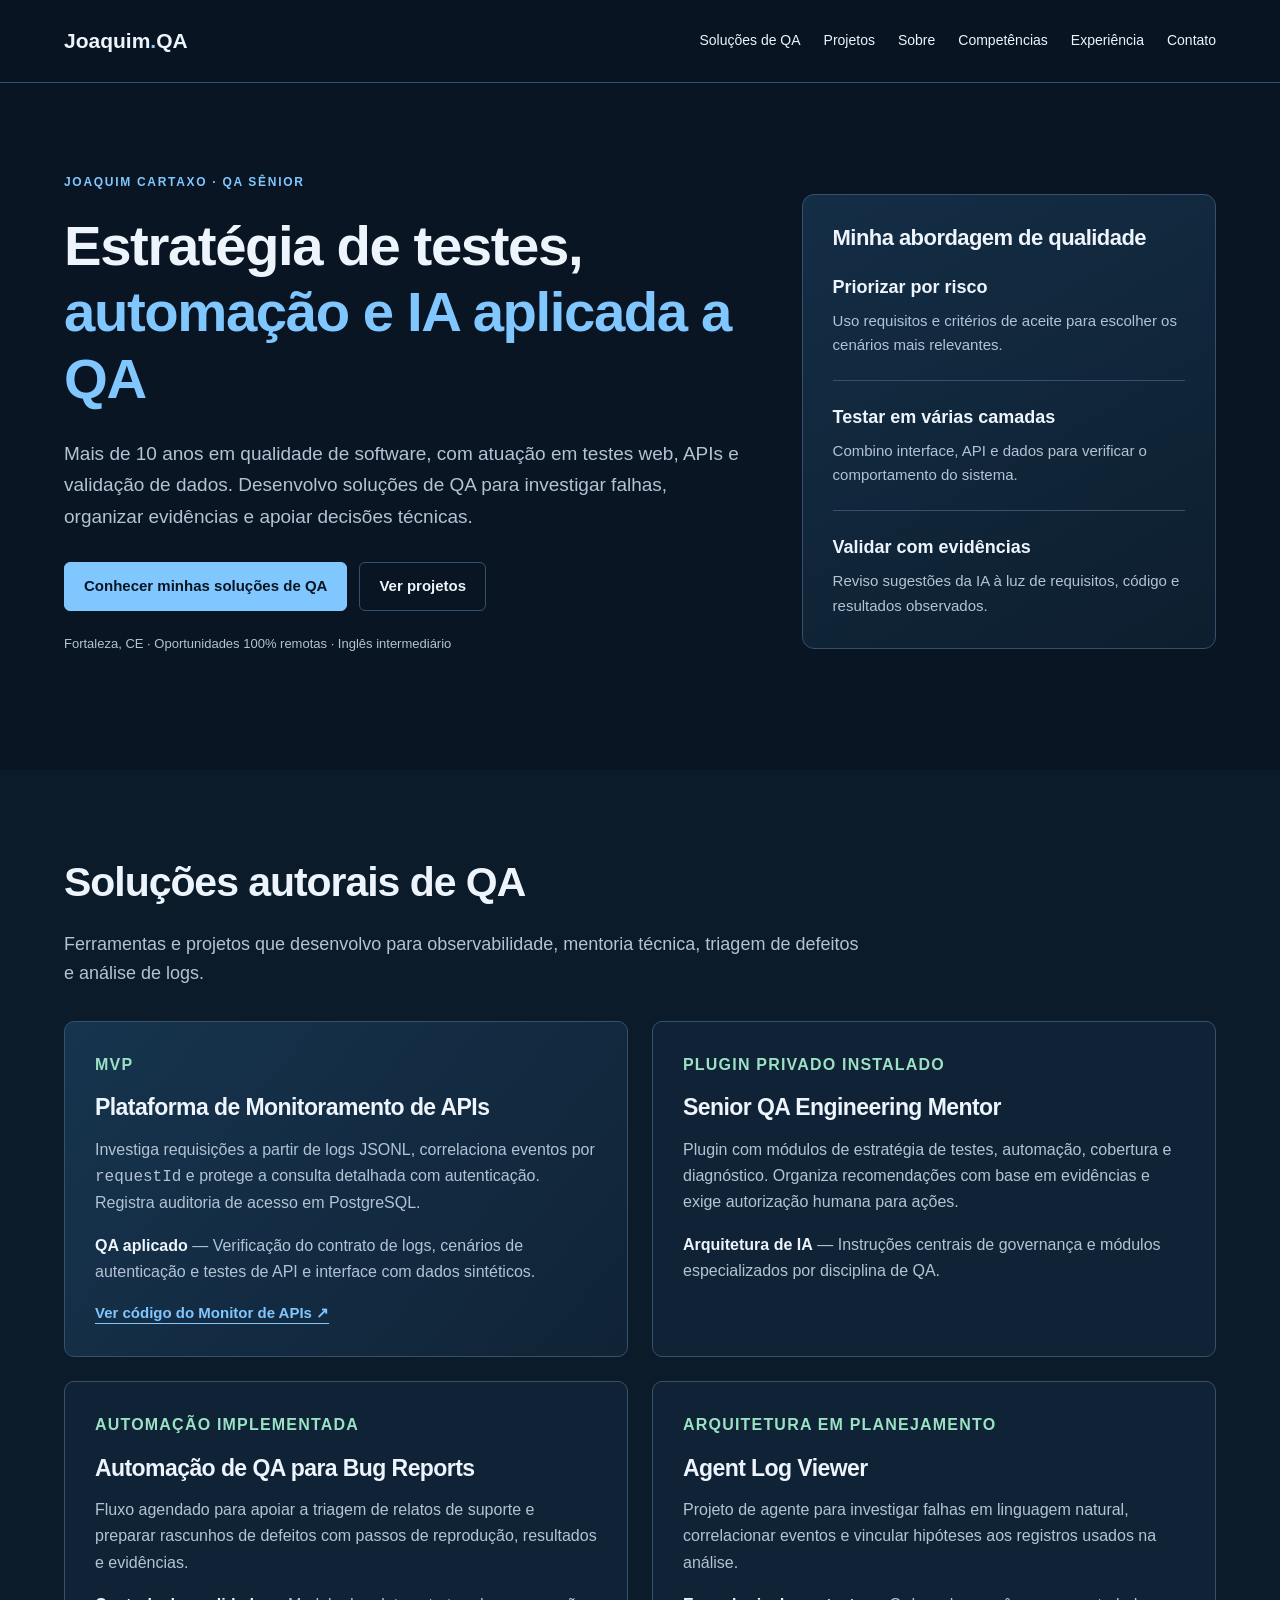
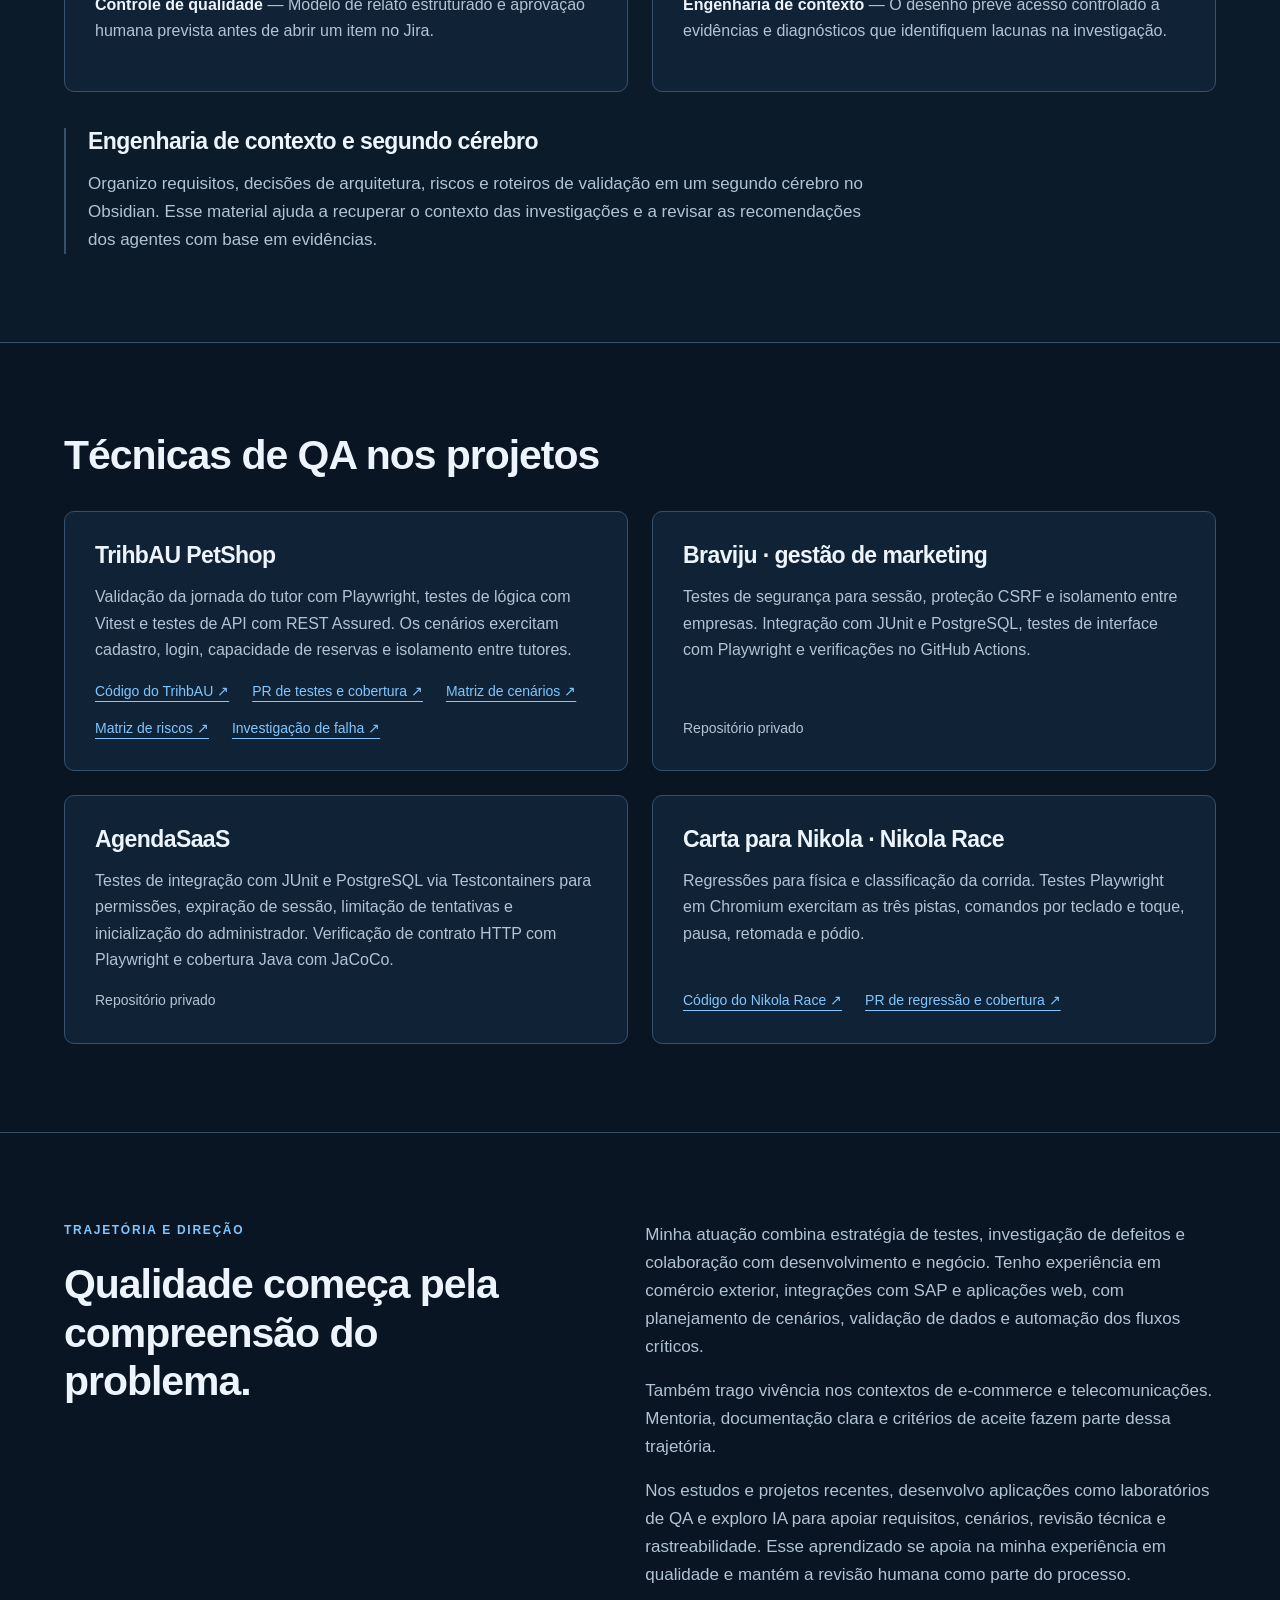
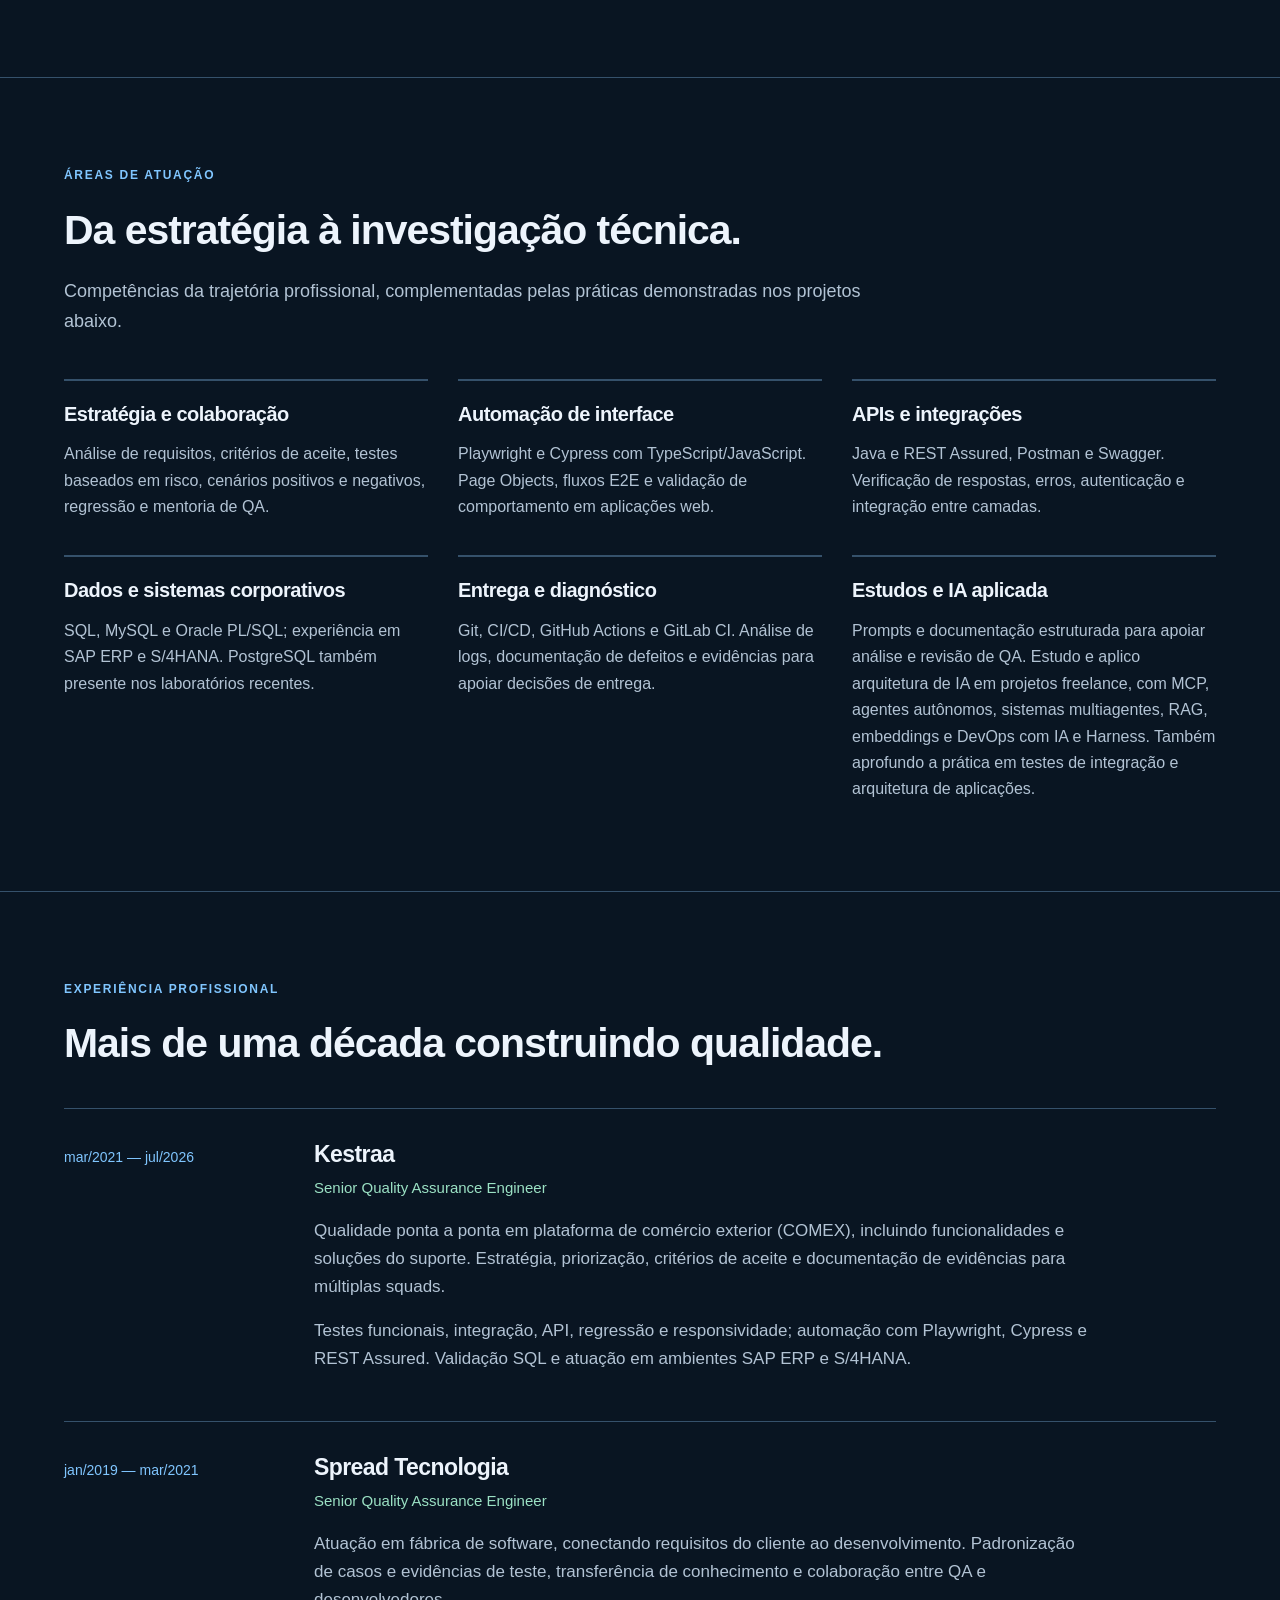
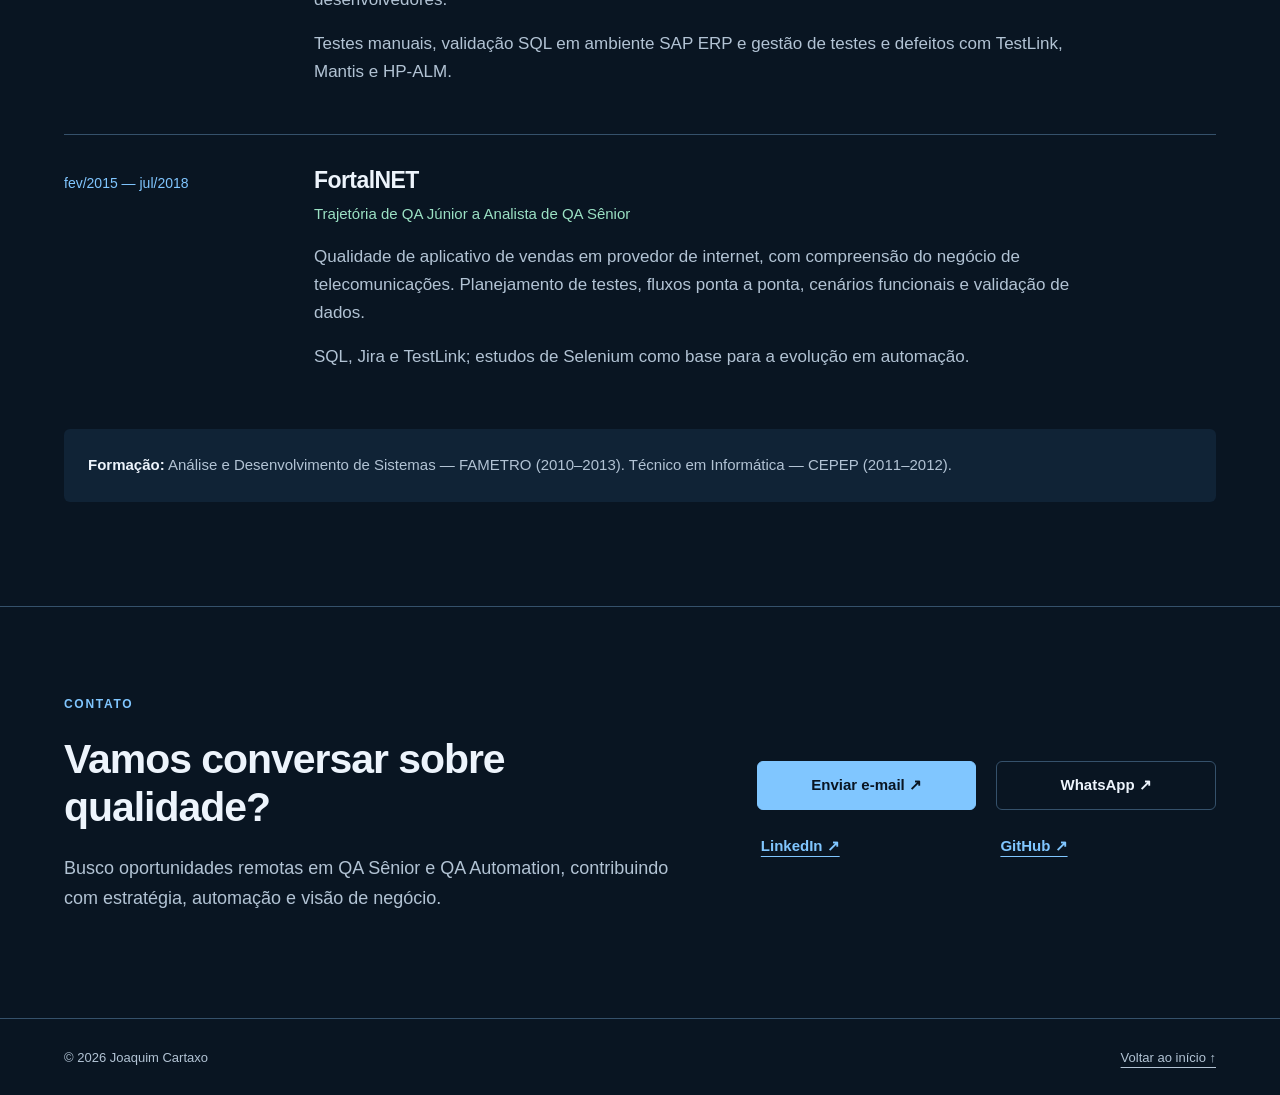
==== index.html @ 33d77969 "Ajusta textos de automação e trajetória no portfólio" ====
<!DOCTYPE html>
<html lang="pt-BR">
<head>
<meta charset="UTF-8"><meta name="viewport" content="width=device-width, initial-scale=1">
<meta name="description" content="Joaquim Cartaxo, QA Sênior. Estratégia de testes, automação web e API e soluções autorais de diagnóstico, observabilidade e IA aplicada à qualidade.">
<meta name="theme-color" content="#091522"><title>Joaquim Cartaxo | QA Sênior · Automação · IA aplicada</title><link rel="stylesheet" href="styles.css">
</head>
<body>
<a class="skip" href="#conteudo">Pular para o conteúdo</a>
<header>
  <nav class="wrap" aria-label="Navegação principal">
    <a class="brand" href="#inicio">Joaquim<span>.</span>QA</a>
    <div class="navlinks">
      <a href="#solucoes">Soluções de QA</a>
      <a href="#projetos">Projetos</a>
      <a href="#sobre">Sobre</a>
      <a href="#competencias">Competências</a>
      <a href="#experiencia">Experiência</a>
      <a href="#contato">Contato</a>
    </div>
  </nav>
</header>
<main id="conteudo">
<section id="inicio" class="hero wrap" aria-labelledby="titulo">
  <div>
    <p class="eyebrow">Joaquim Cartaxo · QA Sênior</p>
    <h1 id="titulo">Estratégia de testes, <span>automação e IA aplicada a QA</span></h1>
    <p class="intro">Mais de 10 anos em qualidade de software, com atuação em testes web, APIs e validação de dados. Desenvolvo soluções de QA para investigar falhas, organizar evidências e apoiar decisões técnicas.</p>
    <div class="buttons">
      <a class="btn primary" href="#solucoes">Conhecer minhas soluções de QA</a>
      <a class="btn" href="#projetos">Ver projetos</a>
    </div>
    <p class="location">Fortaleza, CE · Oportunidades 100% remotas · Inglês intermediário</p>
  </div>
  <aside class="method" aria-labelledby="abordagem">
    <h2 id="abordagem">Minha abordagem de qualidade</h2>
    <ul>
      <li><div><strong>Priorizar por risco</strong><p>Uso requisitos e critérios de aceite para escolher os cenários mais relevantes.</p></div></li>
      <li><div><strong>Testar em várias camadas</strong><p>Combino interface, API e dados para verificar o comportamento do sistema.</p></div></li>
      <li><div><strong>Validar com evidências</strong><p>Reviso sugestões da IA à luz de requisitos, código e resultados observados.</p></div></li>
    </ul>
  </aside>
</section>

<section id="solucoes" class="ai-section" aria-labelledby="titulo-solucoes">
  <div class="wrap">
    <h2 id="titulo-solucoes">Soluções autorais de QA</h2>
    <p class="section-lead">Ferramentas e projetos que desenvolvo para observabilidade, mentoria técnica, triagem de defeitos e análise de logs.</p>
    <div class="projects-grid case-grid">
      <article class="project">
        <p class="status">MVP</p>
        <h3>Plataforma de Monitoramento de APIs</h3>
        <p>Investiga requisições a partir de logs JSONL, correlaciona eventos por <code>requestId</code> e protege a consulta detalhada com autenticação. Registra auditoria de acesso em PostgreSQL.</p>
        <p><strong>QA aplicado</strong> — Verificação do contrato de logs, cenários de autenticação e testes de API e interface com dados sintéticos.</p>
        <a class="text-link" href="https://github.com/JoaquimcartaxoQA/api-monitoring-platform">Ver código do Monitor de APIs ↗</a>
      </article>
      <article class="project">
        <p class="status">Plugin privado instalado</p>
        <h3>Senior QA Engineering Mentor</h3>
        <p>Plugin com módulos de estratégia de testes, automação, cobertura e diagnóstico. Organiza recomendações com base em evidências e exige autorização humana para ações.</p>
        <p><strong>Arquitetura de IA</strong> — Instruções centrais de governança e módulos especializados por disciplina de QA.</p>
      </article>
      <article class="project">
        <p class="status">Automação implementada</p>
        <h3>Automação de QA para Bug Reports</h3>
        <p>Fluxo agendado para apoiar a triagem de relatos de suporte e preparar rascunhos de defeitos com passos de reprodução, resultados e evidências.</p>
        <p><strong>Controle de qualidade</strong> — Modelo de relato estruturado e aprovação humana prevista antes de abrir um item no Jira.</p>
      </article>
      <article class="project">
        <p class="status">Arquitetura em planejamento</p>
        <h3>Agent Log Viewer</h3>
        <p>Projeto de agente para investigar falhas em linguagem natural, correlacionar eventos e vincular hipóteses aos registros usados na análise.</p>
        <p><strong>Engenharia de contexto</strong> — O desenho prevê acesso controlado a evidências e diagnósticos que identifiquem lacunas na investigação.</p>
      </article>
    </div>
    <div id="ia" class="context-note">
      <h3>Engenharia de contexto e segundo cérebro</h3>
      <p>Organizo requisitos, decisões de arquitetura, riscos e roteiros de validação em um segundo cérebro no Obsidian. Esse material ajuda a recuperar o contexto das investigações e a revisar as recomendações dos agentes com base em evidências.</p>
    </div>
  </div>
</section>

<section id="projetos" aria-labelledby="titulo-projetos">
  <div class="wrap">
    <h2 id="titulo-projetos">Técnicas de QA nos projetos</h2>
    <div class="projects-grid case-grid">
      <article class="project">
        <h3>TrihbAU PetShop</h3>
        <p>Validação da jornada do tutor com Playwright, testes de lógica com Vitest e testes de API com REST Assured. Os cenários exercitam cadastro, login, capacidade de reservas e isolamento entre tutores.</p>
        <div class="evidence-links">
          <a href="https://github.com/JoaquimcartaxoQA/trihbau-petshop-login">Código do TrihbAU ↗</a>
          <a href="https://github.com/JoaquimcartaxoQA/trihbau-petshop-login/pull/1">PR de testes e cobertura ↗</a>
          <a href="https://github.com/JoaquimcartaxoQA/trihbau-petshop-login/blob/4f6d14f92264f8850523cf0dc3175b41ac50e2c8/docs/qa/matriz-cenarios-teste.md">Matriz de cenários ↗</a>
          <a href="https://github.com/JoaquimcartaxoQA/trihbau-petshop-login/blob/4f6d14f92264f8850523cf0dc3175b41ac50e2c8/docs/qa/matriz-riscos-teste-ia.md">Matriz de riscos ↗</a>
          <a href="https://github.com/JoaquimcartaxoQA/trihbau-petshop-login/blob/4f6d14f92264f8850523cf0dc3175b41ac50e2c8/docs/qa/analise-falha-tecnica-3.md">Investigação de falha ↗</a>
        </div>
      </article>
      <article class="project">
        <h3>Braviju · gestão de marketing</h3>
        <p>Testes de segurança para sessão, proteção CSRF e isolamento entre empresas. Integração com JUnit e PostgreSQL, testes de interface com Playwright e verificações no GitHub Actions.</p>
        <p class="note">Repositório privado</p>
      </article>
      <article class="project">
        <h3>AgendaSaaS</h3>
        <p>Testes de integração com JUnit e PostgreSQL via Testcontainers para permissões, expiração de sessão, limitação de tentativas e inicialização do administrador. Verificação de contrato HTTP com Playwright e cobertura Java com JaCoCo.</p>
        <p class="note">Repositório privado</p>
      </article>
      <article class="project">
        <h3>Carta para Nikola · Nikola Race</h3>
        <p>Regressões para física e classificação da corrida. Testes Playwright em Chromium exercitam as três pistas, comandos por teclado e toque, pausa, retomada e pódio.</p>
        <div class="evidence-links">
          <a href="https://github.com/JoaquimcartaxoQA/carta-para-nikola">Código do Nikola Race ↗</a>
          <a href="https://github.com/JoaquimcartaxoQA/carta-para-nikola/pull/4">PR de regressão e cobertura ↗</a>
        </div>
      </article>
    </div>
  </div>
</section>

<section id="sobre"><div class="wrap split"><div><p class="eyebrow">Trajetória e direção</p><h2>Qualidade começa pela compreensão do problema.</h2></div><div class="prose"><p>Minha atuação combina estratégia de testes, investigação de defeitos e colaboração com desenvolvimento e negócio. Tenho experiência em comércio exterior, integrações com SAP e aplicações web, com planejamento de cenários, validação de dados e automação dos fluxos críticos.</p><p>Também trago vivência nos contextos de e-commerce e telecomunicações. Mentoria, documentação clara e critérios de aceite fazem parte dessa trajetória.</p><p>Nos estudos e projetos recentes, desenvolvo aplicações como laboratórios de QA e exploro IA para apoiar requisitos, cenários, revisão técnica e rastreabilidade. Esse aprendizado se apoia na minha experiência em qualidade e mantém a revisão humana como parte do processo.</p></div></div></section>
<section id="competencias"><div class="wrap"><p class="eyebrow">Áreas de atuação</p><h2>Da estratégia à investigação técnica.</h2><p class="section-lead">Competências da trajetória profissional, complementadas pelas práticas demonstradas nos projetos abaixo.</p><div class="skills-grid">
<article class="skill"><h3>Estratégia e colaboração</h3><p>Análise de requisitos, critérios de aceite, testes baseados em risco, cenários positivos e negativos, regressão e mentoria de QA.</p></article>
<article class="skill"><h3>Automação de interface</h3><p>Playwright e Cypress com TypeScript/JavaScript. Page Objects, fluxos E2E e validação de comportamento em aplicações web.</p></article>
<article class="skill"><h3>APIs e integrações</h3><p>Java e REST Assured, Postman e Swagger. Verificação de respostas, erros, autenticação e integração entre camadas.</p></article>
<article class="skill"><h3>Dados e sistemas corporativos</h3><p>SQL, MySQL e Oracle PL/SQL; experiência em SAP ERP e S/4HANA. PostgreSQL também presente nos laboratórios recentes.</p></article>
<article class="skill"><h3>Entrega e diagnóstico</h3><p>Git, CI/CD, GitHub Actions e GitLab CI. Análise de logs, documentação de defeitos e evidências para apoiar decisões de entrega.</p></article>
<article class="skill"><h3>Estudos e IA aplicada</h3><p>Prompts e documentação estruturada para apoiar análise e revisão de QA. Estudo e aplico arquitetura de IA em projetos freelance, com MCP, agentes autônomos, sistemas multiagentes, RAG, embeddings e DevOps com IA e Harness. Também aprofundo a prática em testes de integração e arquitetura de aplicações.</p></article>
</div></div></section>
<section id="experiencia"><div class="wrap"><p class="eyebrow">Experiência profissional</p><h2>Mais de uma década construindo qualidade.</h2><div class="timeline">
<article><div class="period">mar/2021 — jul/2026</div><div><h3>Kestraa</h3><p class="role">Senior Quality Assurance Engineer</p><p>Qualidade ponta a ponta em plataforma de comércio exterior (COMEX), incluindo funcionalidades e soluções do suporte. Estratégia, priorização, critérios de aceite e documentação de evidências para múltiplas squads.</p><p>Testes funcionais, integração, API, regressão e responsividade; automação com Playwright, Cypress e REST Assured. Validação SQL e atuação em ambientes SAP ERP e S/4HANA.</p></div></article>
<article><div class="period">jan/2019 — mar/2021</div><div><h3>Spread Tecnologia</h3><p class="role">Senior Quality Assurance Engineer</p><p>Atuação em fábrica de software, conectando requisitos do cliente ao desenvolvimento. Padronização de casos e evidências de teste, transferência de conhecimento e colaboração entre QA e desenvolvedores.</p><p>Testes manuais, validação SQL em ambiente SAP ERP e gestão de testes e defeitos com TestLink, Mantis e HP-ALM.</p></div></article>
<article><div class="period">fev/2015 — jul/2018</div><div><h3>FortalNET</h3><p class="role">Trajetória de QA Júnior a Analista de QA Sênior</p><p>Qualidade de aplicativo de vendas em provedor de internet, com compreensão do negócio de telecomunicações. Planejamento de testes, fluxos ponta a ponta, cenários funcionais e validação de dados.</p><p>SQL, Jira e TestLink; estudos de Selenium como base para a evolução em automação.</p></div></article>
</div><p class="education"><strong>Formação:</strong> Análise e Desenvolvimento de Sistemas — FAMETRO (2010–2013). Técnico em Informática — CEPEP (2011–2012).</p></div></section>
<section id="contato"><div class="wrap contact-layout"><div><p class="eyebrow">Contato</p><h2>Vamos conversar sobre qualidade?</h2><p class="section-lead">Busco oportunidades remotas em QA Sênior e QA Automation, contribuindo com estratégia, automação e visão de negócio.</p></div><div class="contact-links"><a class="btn primary" href="mailto:jcartaxo.bjj@gmail.com">Enviar e-mail ↗</a><a class="btn" href="https://wa.me/5585997339952?text=Ol%C3%A1%20Joaquim%2C%20vi%20seu%20portf%C3%B3lio%20e%20gostaria%20de%20conversar." target="_blank" rel="noopener noreferrer">WhatsApp ↗</a><a class="text-link" href="https://www.linkedin.com/in/joaquim-cartaxo-qa/" target="_blank" rel="noopener noreferrer">LinkedIn ↗</a><a class="text-link" href="https://github.com/JoaquimcartaxoQA" target="_blank" rel="noopener noreferrer">GitHub ↗</a></div></div></section>
</main><footer><div class="wrap"><p>© 2026 Joaquim Cartaxo</p><a href="#inicio">Voltar ao início ↑</a></div></footer>
</body></html>
---- styles.css ----
:root{--bg:#091522;--panel:#102336;--text:#edf4fc;--muted:#b2c3d4;--accent:#80c6ff;--line:#35516b;--green:#9be1c4}
*{box-sizing:border-box}html{scroll-behavior:smooth;scroll-padding-top:120px}body{margin:0;background:var(--bg);color:var(--text);font-family:"Segoe UI",Arial,sans-serif;line-height:1.65;font-size:17px}a{color:inherit;text-underline-offset:5px}a:hover{color:var(--accent)}a:focus-visible{outline:3px solid var(--green);outline-offset:6px;border-radius:3px}.wrap{width:min(1160px,90%);margin-inline:auto}header{position:sticky;top:0;z-index:10;background:#091522f5;border-bottom:1px solid var(--line)}nav{min-height:82px;display:flex;align-items:center;justify-content:space-between;gap:24px}.brand{font-size:21px;font-weight:750;text-decoration:none;white-space:nowrap}.brand span{color:var(--accent)}.navlinks{display:flex;flex-wrap:wrap;gap:12px 23px;font-size:14px}.navlinks a{text-decoration:none}.skip{position:fixed;top:10px;left:10px;transform:translateY(-180%);z-index:30;background:var(--text);color:var(--bg);padding:12px}.skip:focus{transform:none}section{padding:88px 0;border-bottom:1px solid var(--line)}.hero{border:0;padding:90px 0 100px;display:grid;grid-template-columns:1.4fr .85fr;gap:55px;align-items:center}.eyebrow{font-size:12px;text-transform:uppercase;letter-spacing:1.7px;font-weight:700;color:var(--accent);margin:0 0 20px}h1,h2,h3{line-height:1.18;letter-spacing:-.025em}h1{font-size:clamp(36px,4.4vw,59px);margin:0 0 26px;font-weight:750}h1 span{color:var(--accent)}h2{font-size:clamp(30px,3.2vw,43px);margin:0 0 23px;max-width:820px}h3{font-size:23px;margin:0 0 15px}p{margin:0 0 16px;color:var(--muted)}strong{color:var(--text);font-weight:650}.intro{font-size:19px;max-width:690px}.buttons{display:flex;flex-wrap:wrap;gap:12px;margin:30px 0 22px}.btn{display:inline-flex;justify-content:center;align-items:center;gap:20px;min-height:48px;padding:11px 19px;border:1px solid var(--line);border-radius:6px;font-size:15px;font-weight:650;text-decoration:none}.btn:hover{background:#1b354d;color:var(--text)}.btn.primary{background:var(--accent);border-color:var(--accent);color:var(--bg)}.btn.primary:hover{background:#b3dcff}.location{font-size:13px;max-width:530px}.method{background:linear-gradient(150deg,#142e46,#0d1e2e);border:1px solid var(--line);padding:30px;border-radius:12px}.method ol{list-style:none;padding:0;margin:0 0 25px}.method li{display:flex;gap:18px;padding:22px 0;border-bottom:1px solid var(--line)}.method li>span{font-size:12px;color:var(--green);padding-top:5px}.method strong{font-size:18px}.method li p{font-size:15px;margin:6px 0 0}.text-link{font-weight:650;font-size:15px;color:var(--accent)}.split{display:grid;grid-template-columns:1fr 1.15fr;gap:85px}.prose p:last-child{margin-bottom:0}.section-lead{max-width:800px;font-size:18px}.skills-grid{display:grid;grid-template-columns:repeat(3,1fr);gap:35px 30px;margin-top:42px}.skill{border-top:2px solid var(--line);padding-top:22px}.skill h3{font-size:20px}.skill p{font-size:16px;margin:0}.timeline{margin-top:40px}.timeline article{display:grid;grid-template-columns:220px 1fr;gap:30px;padding:32px 0;border-top:1px solid var(--line)}.period{font-size:14px;color:var(--accent);padding-top:5px}.timeline h3{margin-bottom:8px}.role{color:var(--green);font-size:15px}.timeline p{max-width:780px}.education{font-size:15px;padding:24px;background:var(--panel);border-radius:6px;margin-top:10px}.project{padding:30px;border:1px solid var(--line);border-radius:10px;background:var(--panel);min-width:0}.featured{display:grid;grid-template-columns:1.7fr 1fr;gap:50px;margin:40px 0 24px;padding:40px;background:linear-gradient(130deg,#16344e,#102336)}.status{font-size:11px;letter-spacing:1.2px;text-transform:uppercase;color:var(--green);font-weight:700;margin-bottom:16px}.featured h3{font-size:33px}.project .project-summary{font-size:21px;color:var(--text)}.project p{font-size:16px}.project .note{font-size:14px}.layers{align-self:center}.layers>div{border-top:1px solid var(--line);padding:20px 0 5px}.layers p{margin-top:5px;font-size:15px}.tag{display:inline-block;border:1px solid #51766e;border-radius:20px;padding:5px 13px;color:var(--green);font-size:12px}.projects-grid{display:grid;grid-template-columns:repeat(2,1fr);gap:24px}.projects-grid .project{display:flex;flex-direction:column}.projects-grid .text-link,.projects-grid .note{margin-top:auto}.projects-grid .note{margin-bottom:0}.ai-section{background:#0b1b2a}.ai-case{display:grid;grid-template-columns:1.3fr 1fr;gap:55px;margin-top:40px}.ai-case aside{padding-left:30px;border-left:2px solid var(--line)}.ai-case h3{font-size:22px}dl{margin:0}dt{color:var(--green);font-weight:650;font-size:16px}dd{margin:6px 0 22px;color:var(--muted);font-size:16px}.evidence-links{display:flex;flex-wrap:wrap;gap:14px 23px;font-size:14px;color:var(--accent)}.study-note{font-size:15px;margin:30px 0 0;max-width:900px}.contact-layout{display:grid;grid-template-columns:1.4fr 1fr;gap:50px;align-items:center}.contact-links{display:grid;grid-template-columns:1fr 1fr;gap:20px}.contact-links .text-link{padding:4px}footer{font-size:13px;padding:28px 0}footer .wrap{display:flex;justify-content:space-between;gap:20px}footer p{margin:0}footer a{color:var(--muted)}
@media(max-width:1000px){nav{align-items:flex-start;padding-block:18px}.navlinks{justify-content:flex-end;gap:10px 16px}.hero{gap:28px;grid-template-columns:1.2fr 1fr}.method{padding:24px}.split{gap:40px}.featured{gap:30px}.skills-grid{grid-template-columns:repeat(2,1fr)}}
@media(max-width:720px){html{scroll-padding-top:150px}nav{display:block;padding-block:13px}.navlinks{justify-content:flex-start;gap:7px 19px;margin-top:12px;font-size:13px}.navlinks a{padding-block:3px}.wrap{width:90%}section{padding:56px 0}.hero{padding:55px 0;grid-template-columns:1fr;gap:30px}.intro{font-size:18px}.method{padding:24px}.method li{padding:17px 0}.split,.featured,.projects-grid,.ai-case,.contact-layout{grid-template-columns:1fr;gap:28px}.skills-grid{grid-template-columns:1fr;gap:26px}.timeline article{grid-template-columns:1fr;gap:10px;padding:27px 0}.featured{padding:26px;margin-top:28px}.project{padding:26px}.layers{margin-top:8px}.ai-case aside{padding-left:22px}.contact-links{gap:18px}.education{padding:20px}.location{font-size:12px}footer .wrap{flex-wrap:wrap}}


@media(prefers-reduced-motion:reduce){html{scroll-behavior:auto}}
@media print{header,.skip,.buttons{display:none}body{background:white;color:#142435;font-size:11pt}p,dd,.period,.eyebrow,.status{color:#263c50}strong,h1 span,a,.role,.text-link,dt{color:#142435}section,.hero{padding:20px 0}.project,.method,.education{background:none;box-shadow:none}.wrap{width:100%}.hero,.split,.featured,.ai-case,.contact-layout{display:block}.method{margin-top:20px}.project,.timeline article{break-inside:avoid}.projects-grid{gap:12px}h1{font-size:30pt}h2{font-size:24pt}}

.method h2 {
  font-size: 22px;
  margin: 0;
}

.method ul {
  list-style: none;
  padding: 0;
  margin: 0;
}

.method li:last-child {
  border-bottom: 0;
  padding-bottom: 0;
}

.case-grid {
  margin-top: 32px;
}

.case-grid .evidence-links {
  margin-top: auto;
}

.context-note {
  max-width: 800px;
  border-left: 2px solid var(--line);
  margin-top: 36px;
  padding-left: 22px;
}

.context-note p {
  margin-bottom: 0;
}

#solucoes .project:first-child {
  background: linear-gradient(130deg, #16344e, #102336);
}
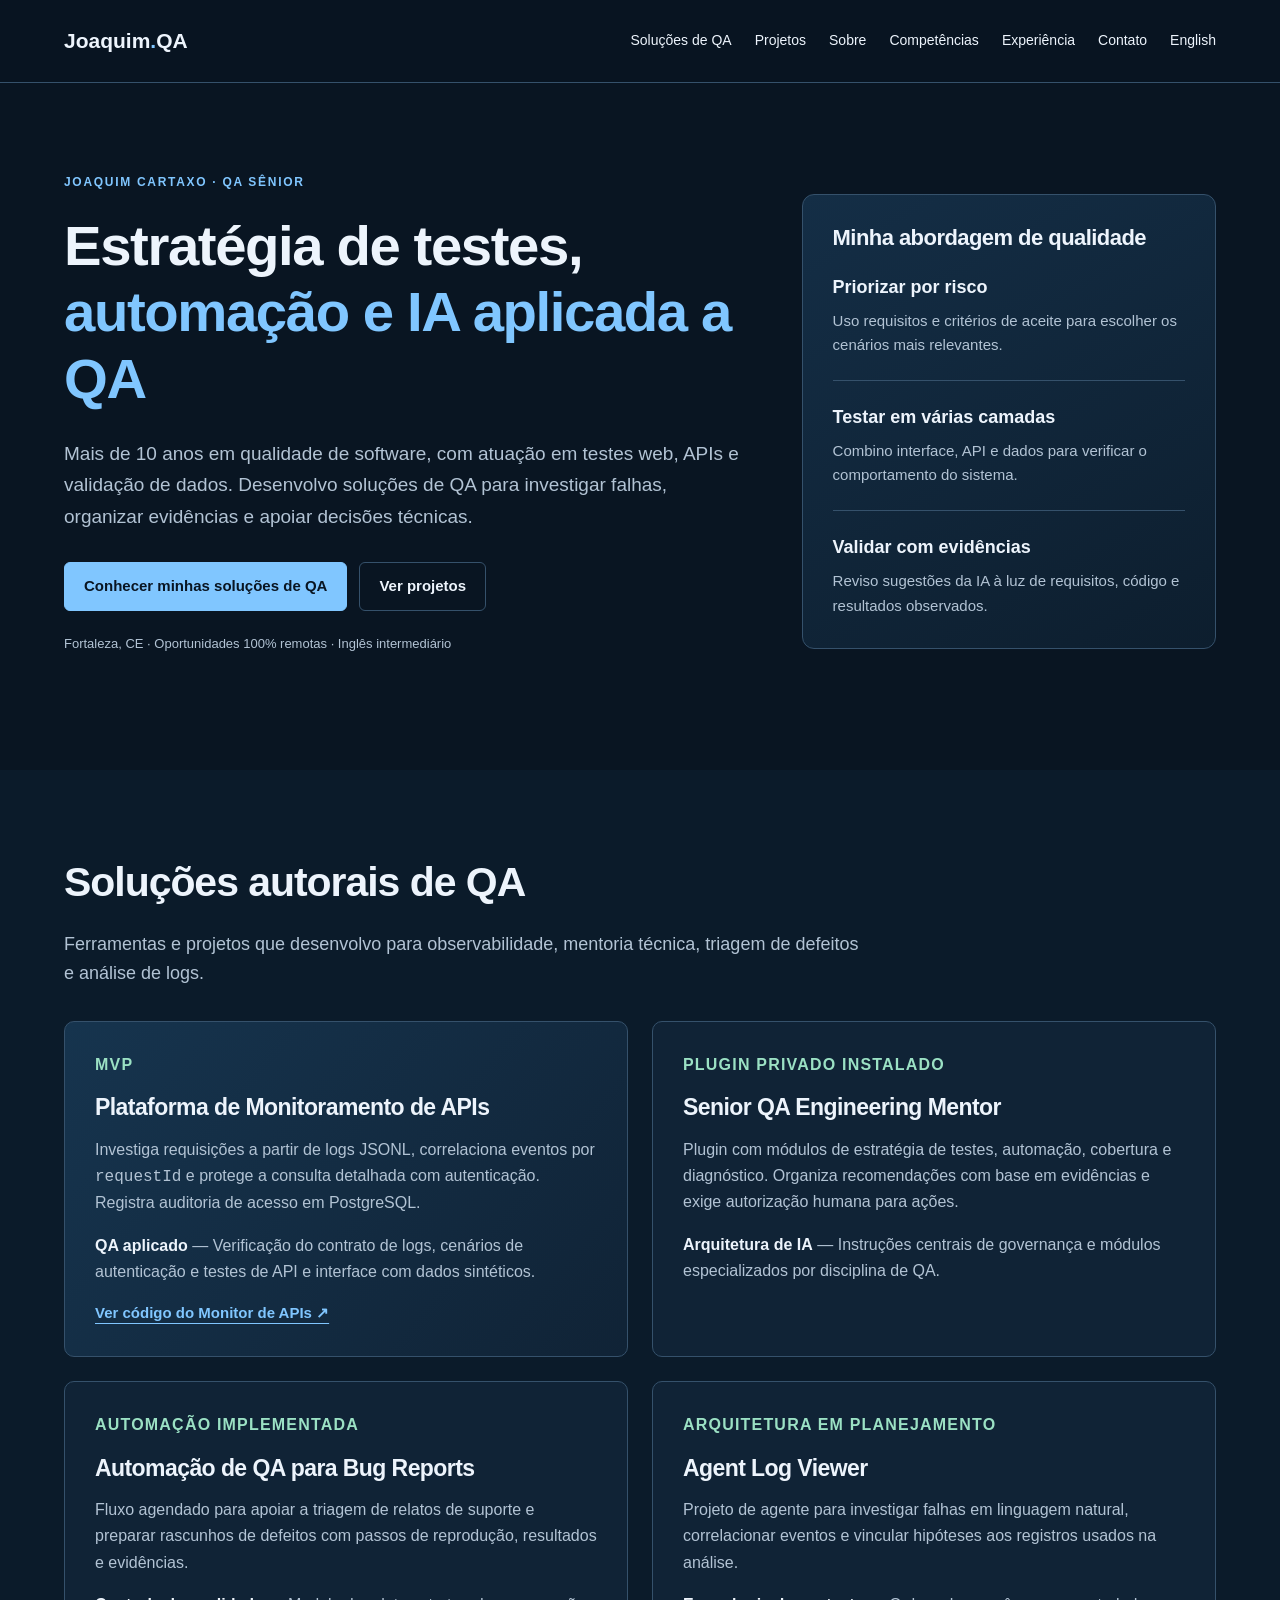
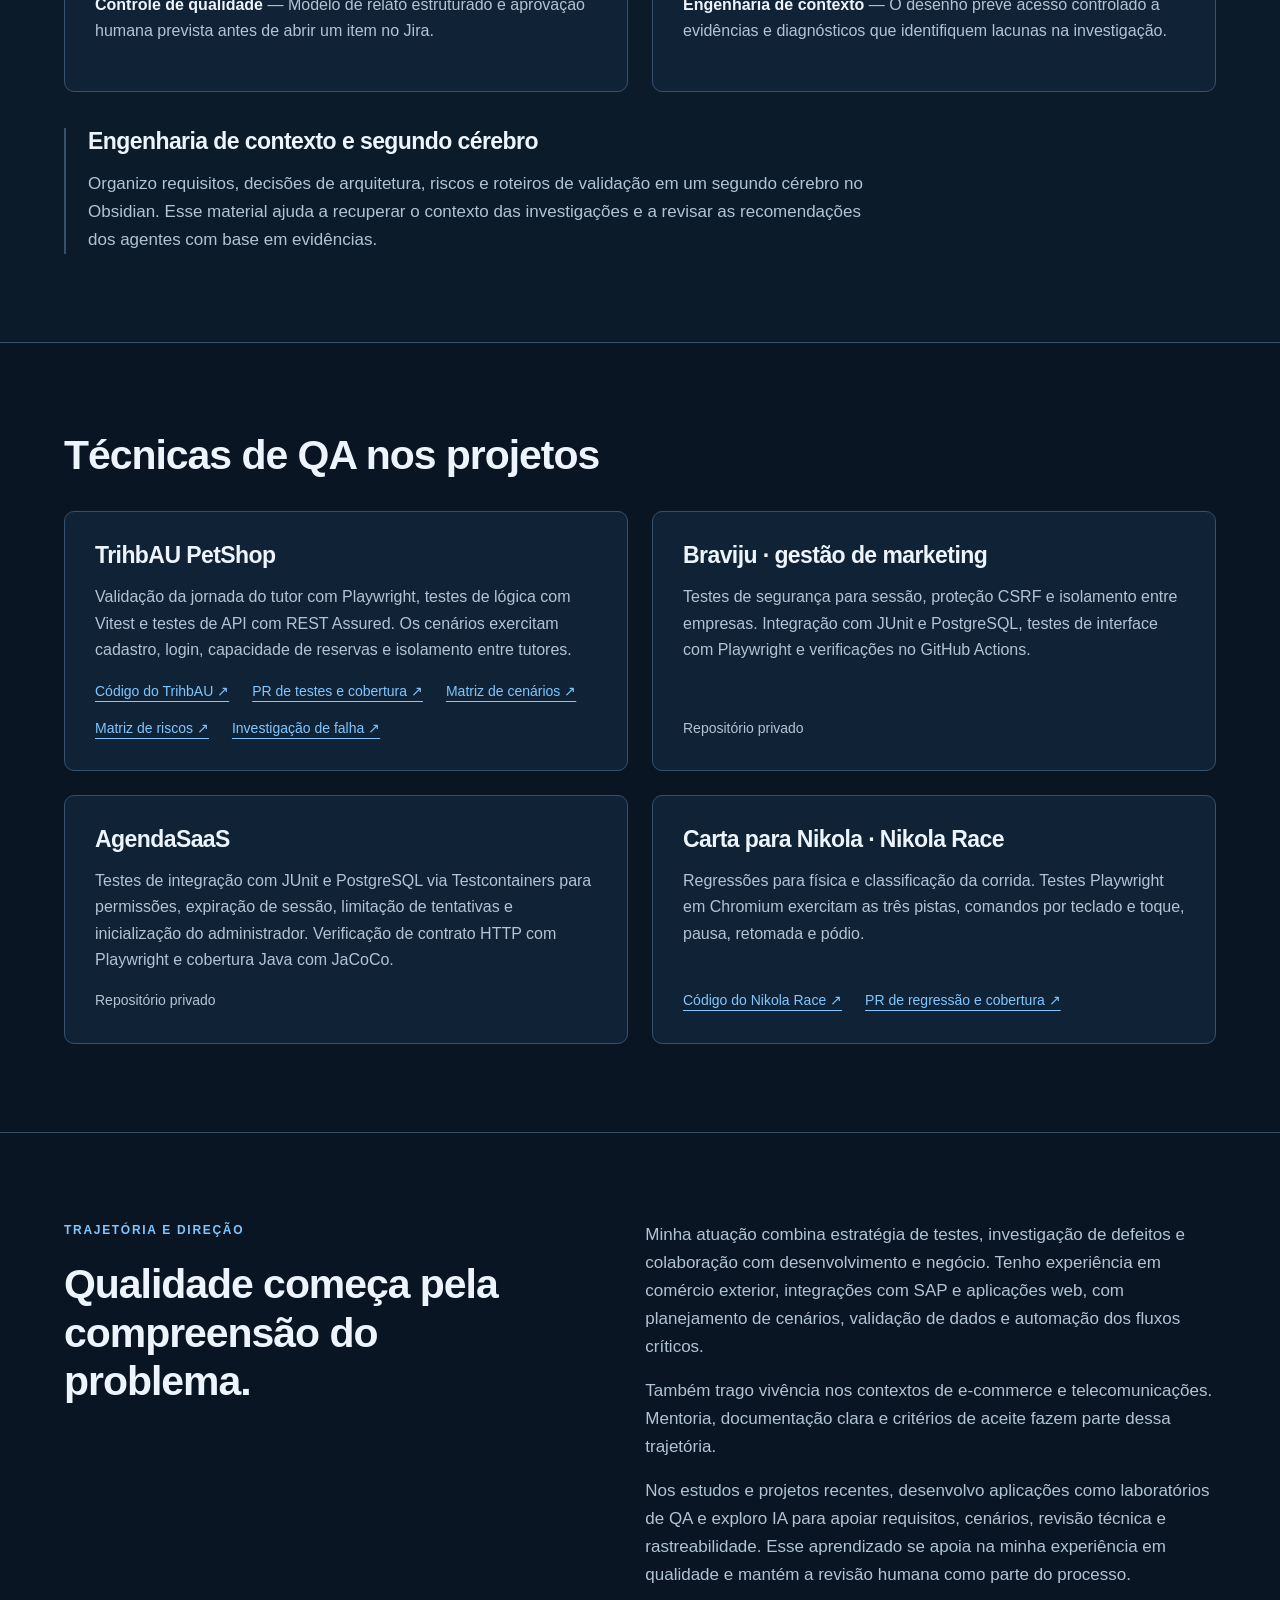
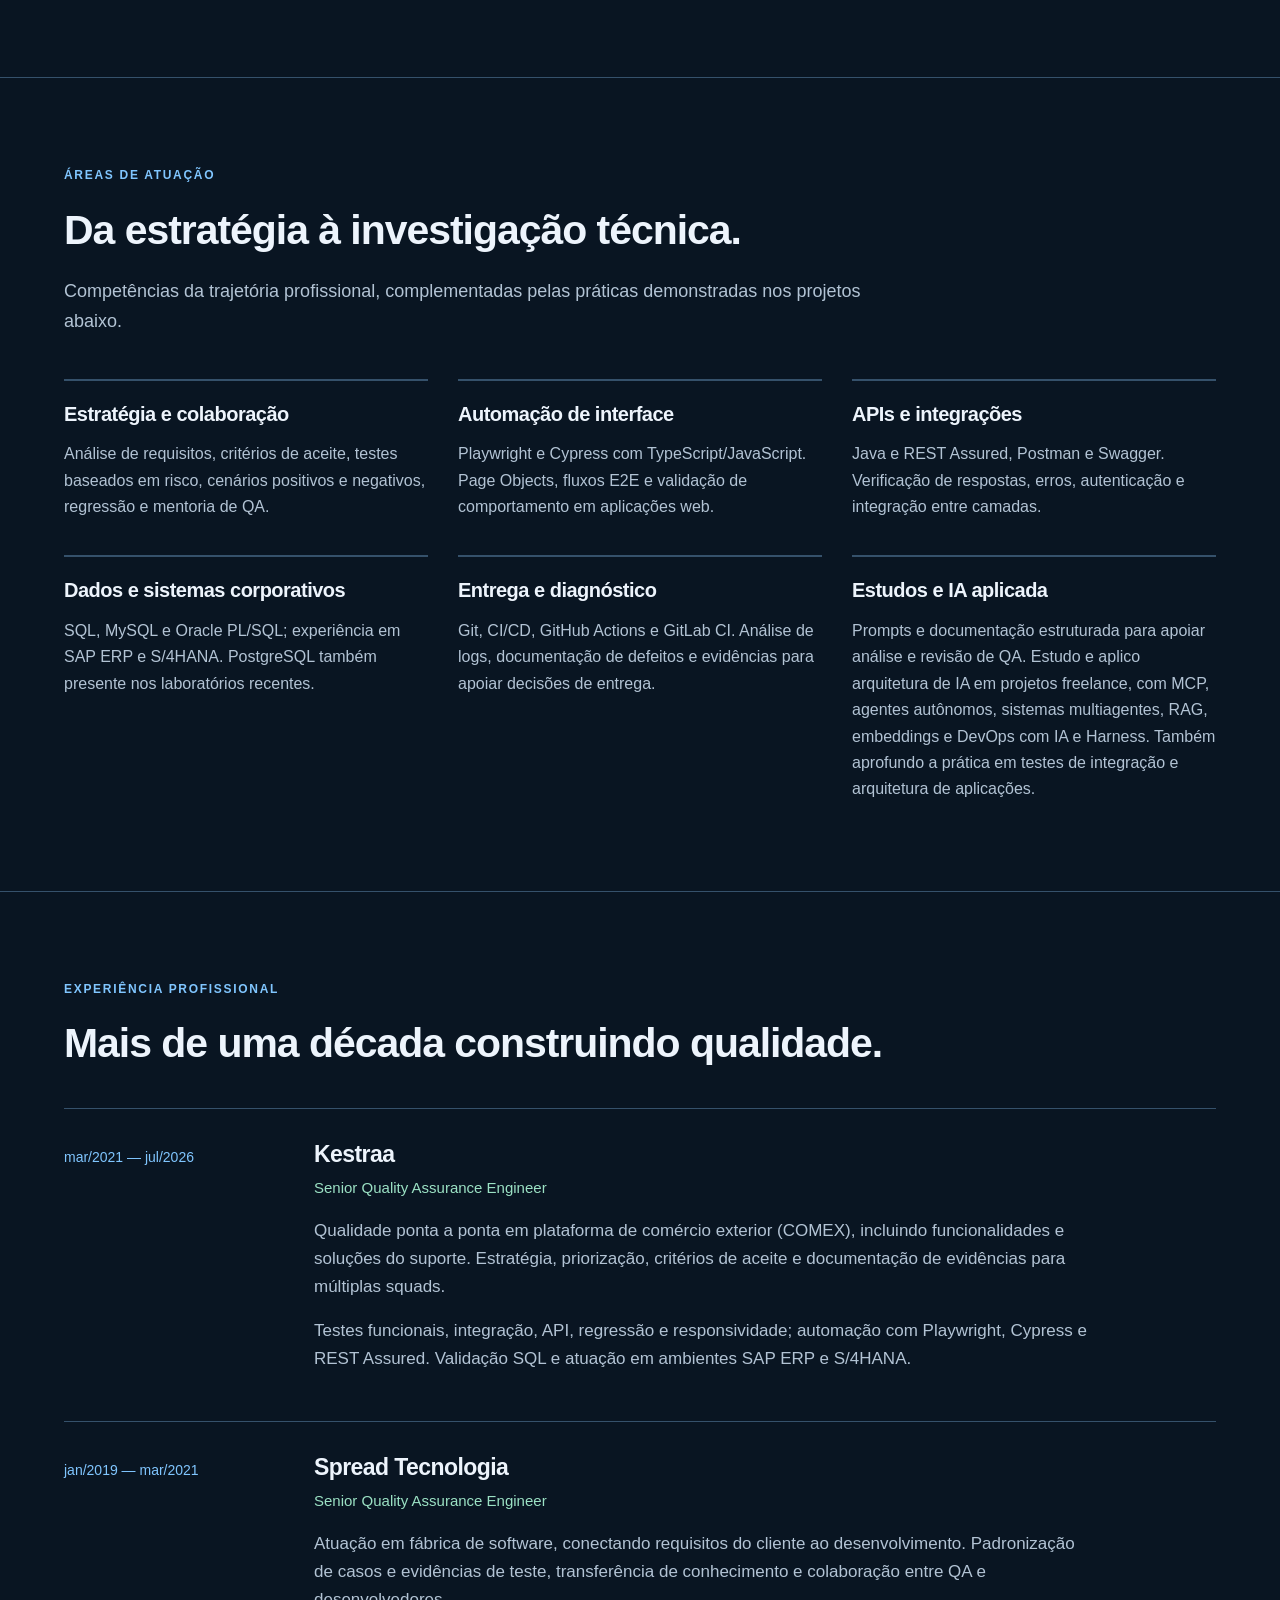
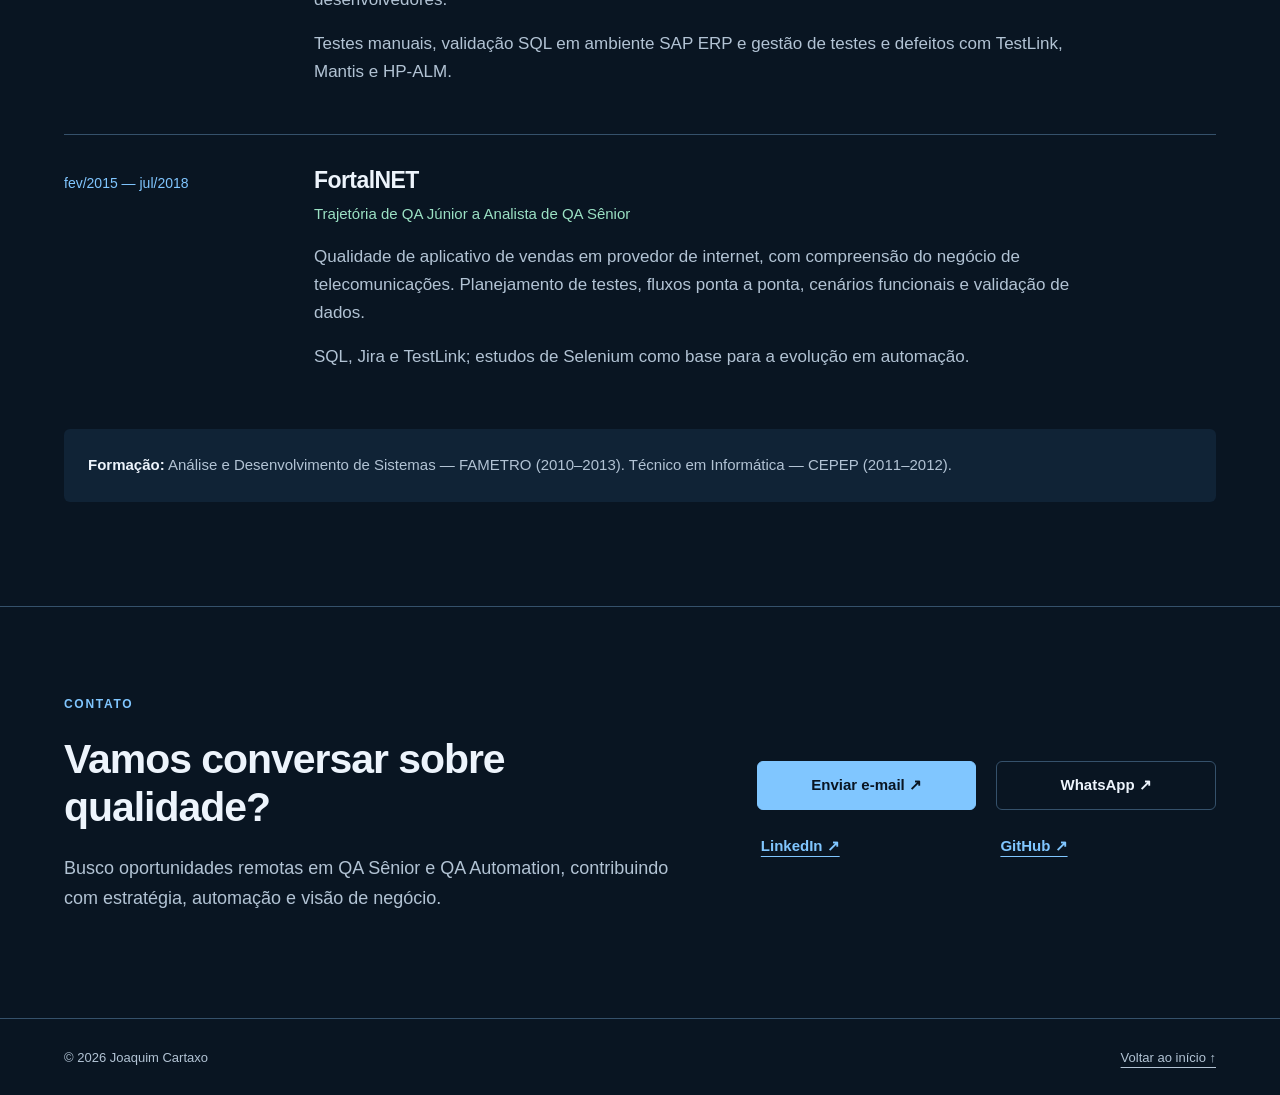
==== commit 2c456f92: "Adiciona acesso à versão em inglês no menu" ====
--- a/index.html
+++ b/index.html
@@ -4,6 +4,7 @@
 <meta charset="UTF-8"><meta name="viewport" content="width=device-width, initial-scale=1">
 <meta name="description" content="Joaquim Cartaxo, QA Sênior. Estratégia de testes, automação web e API e soluções autorais de diagnóstico, observabilidade e IA aplicada à qualidade.">
 <meta name="theme-color" content="#091522"><title>Joaquim Cartaxo | QA Sênior · Automação · IA aplicada</title><link rel="stylesheet" href="styles.css">
+<link rel="alternate" hreflang="pt-BR" href="https://joaquimcartaxoqa.github.io/"><link rel="alternate" hreflang="en" href="https://joaquimcartaxoqa.github.io/en.html">
 </head>
 <body>
 <a class="skip" href="#conteudo">Pular para o conteúdo</a>
@@ -17,6 +18,7 @@
       <a href="#competencias">Competências</a>
       <a href="#experiencia">Experiência</a>
       <a href="#contato">Contato</a>
+      <a href="en.html" hreflang="en" lang="en">English</a>
     </div>
   </nav>
 </header>
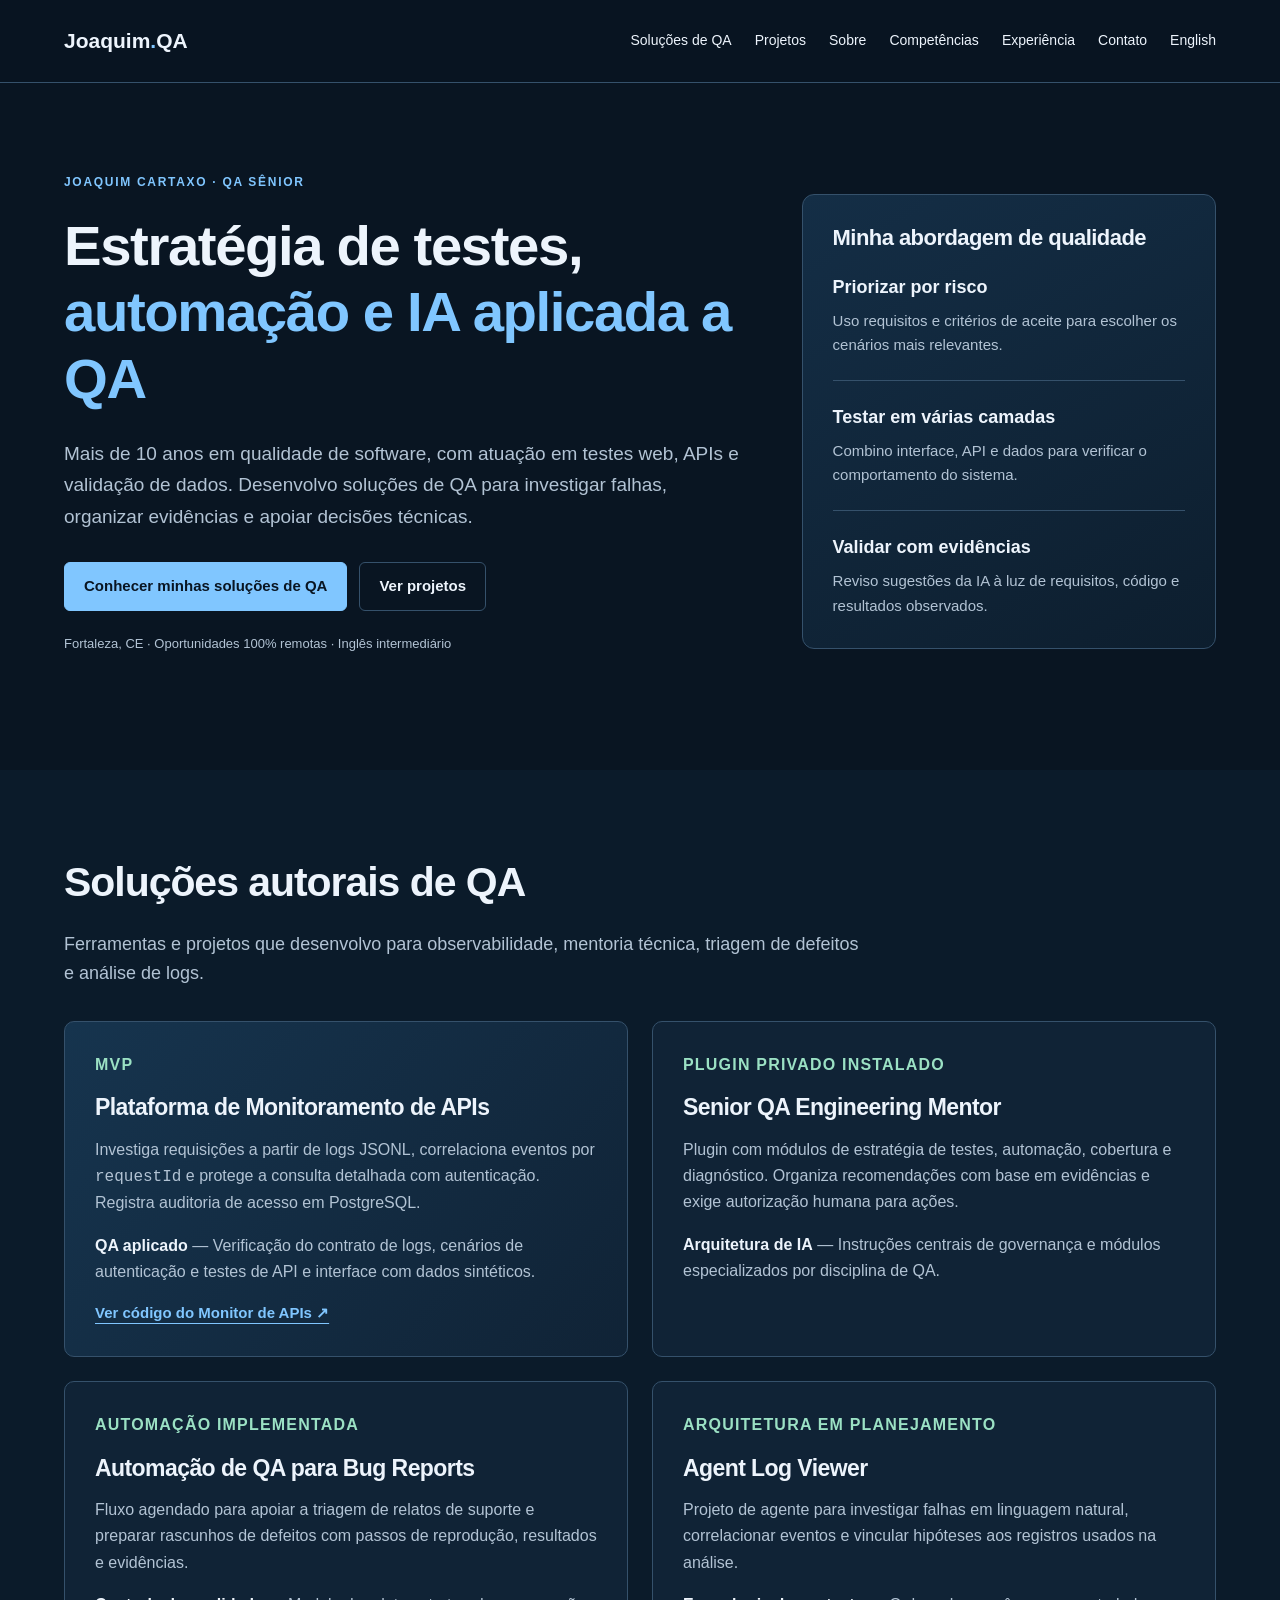
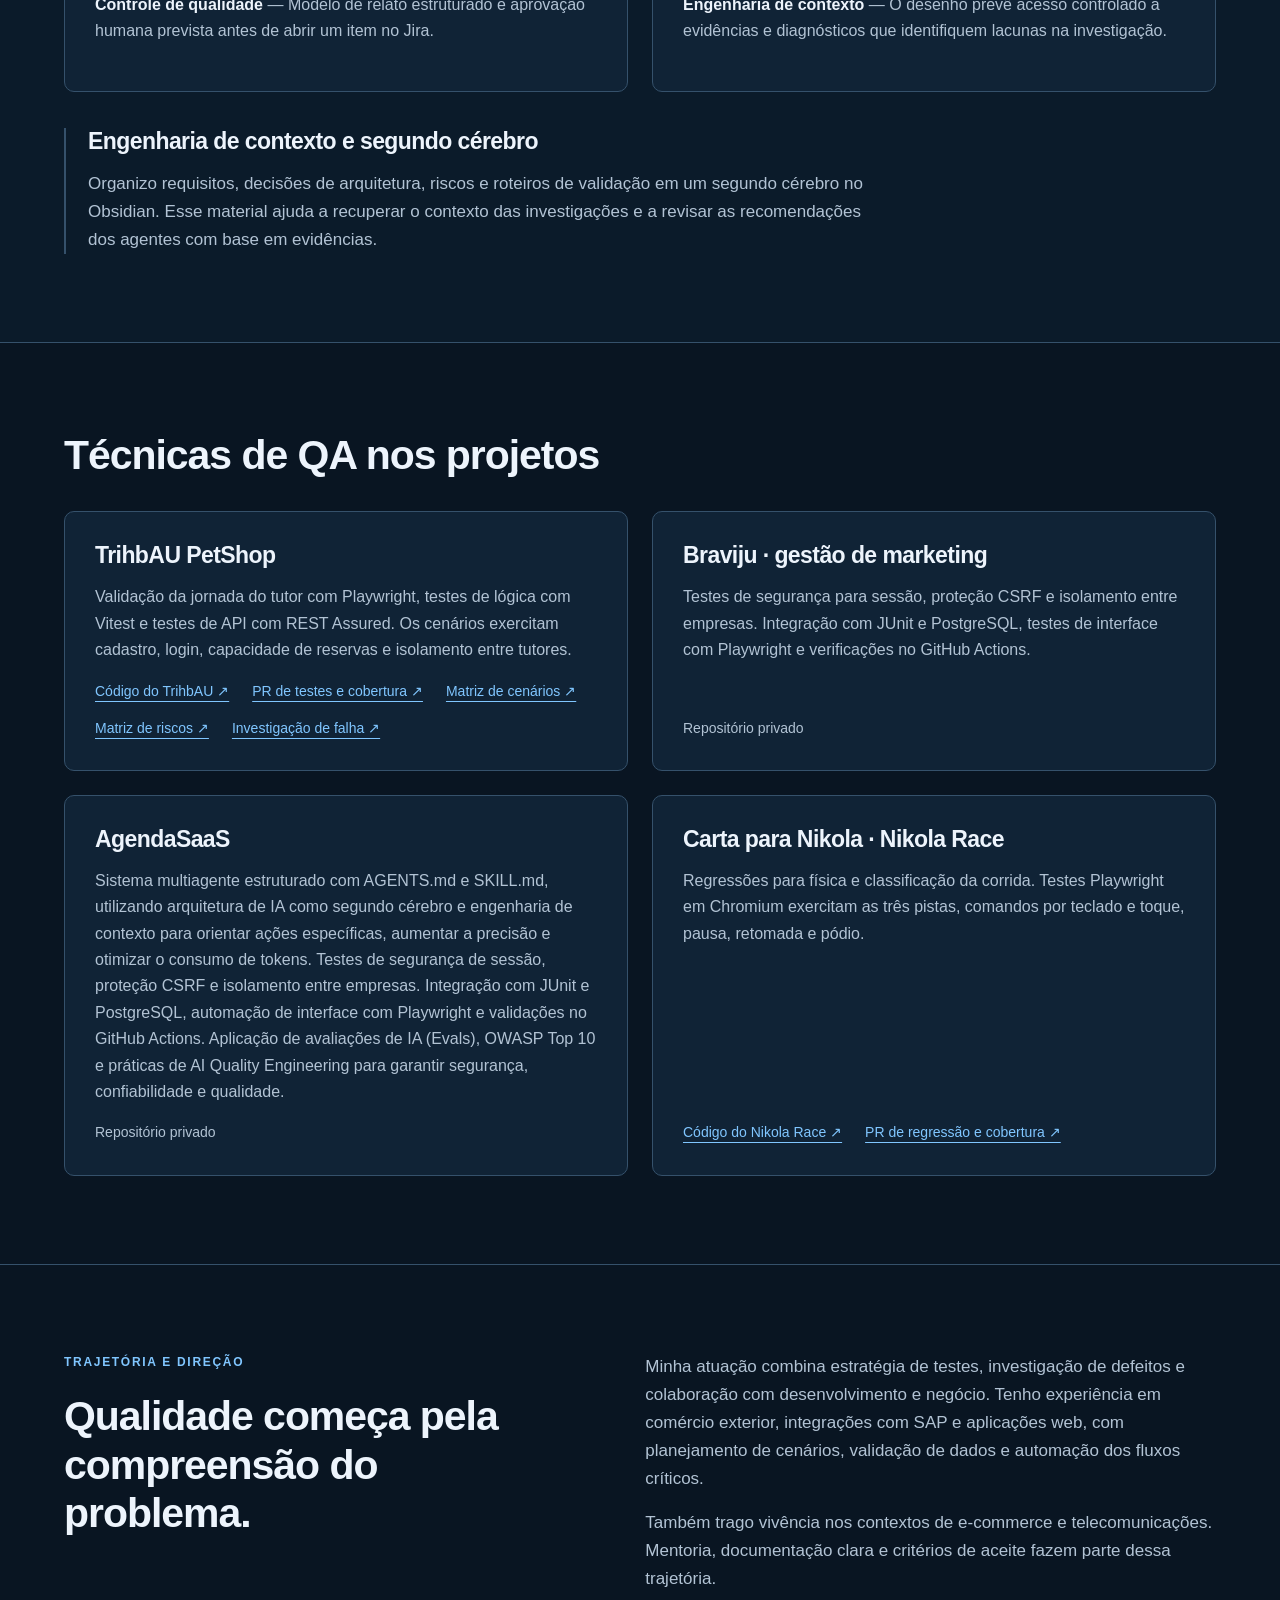
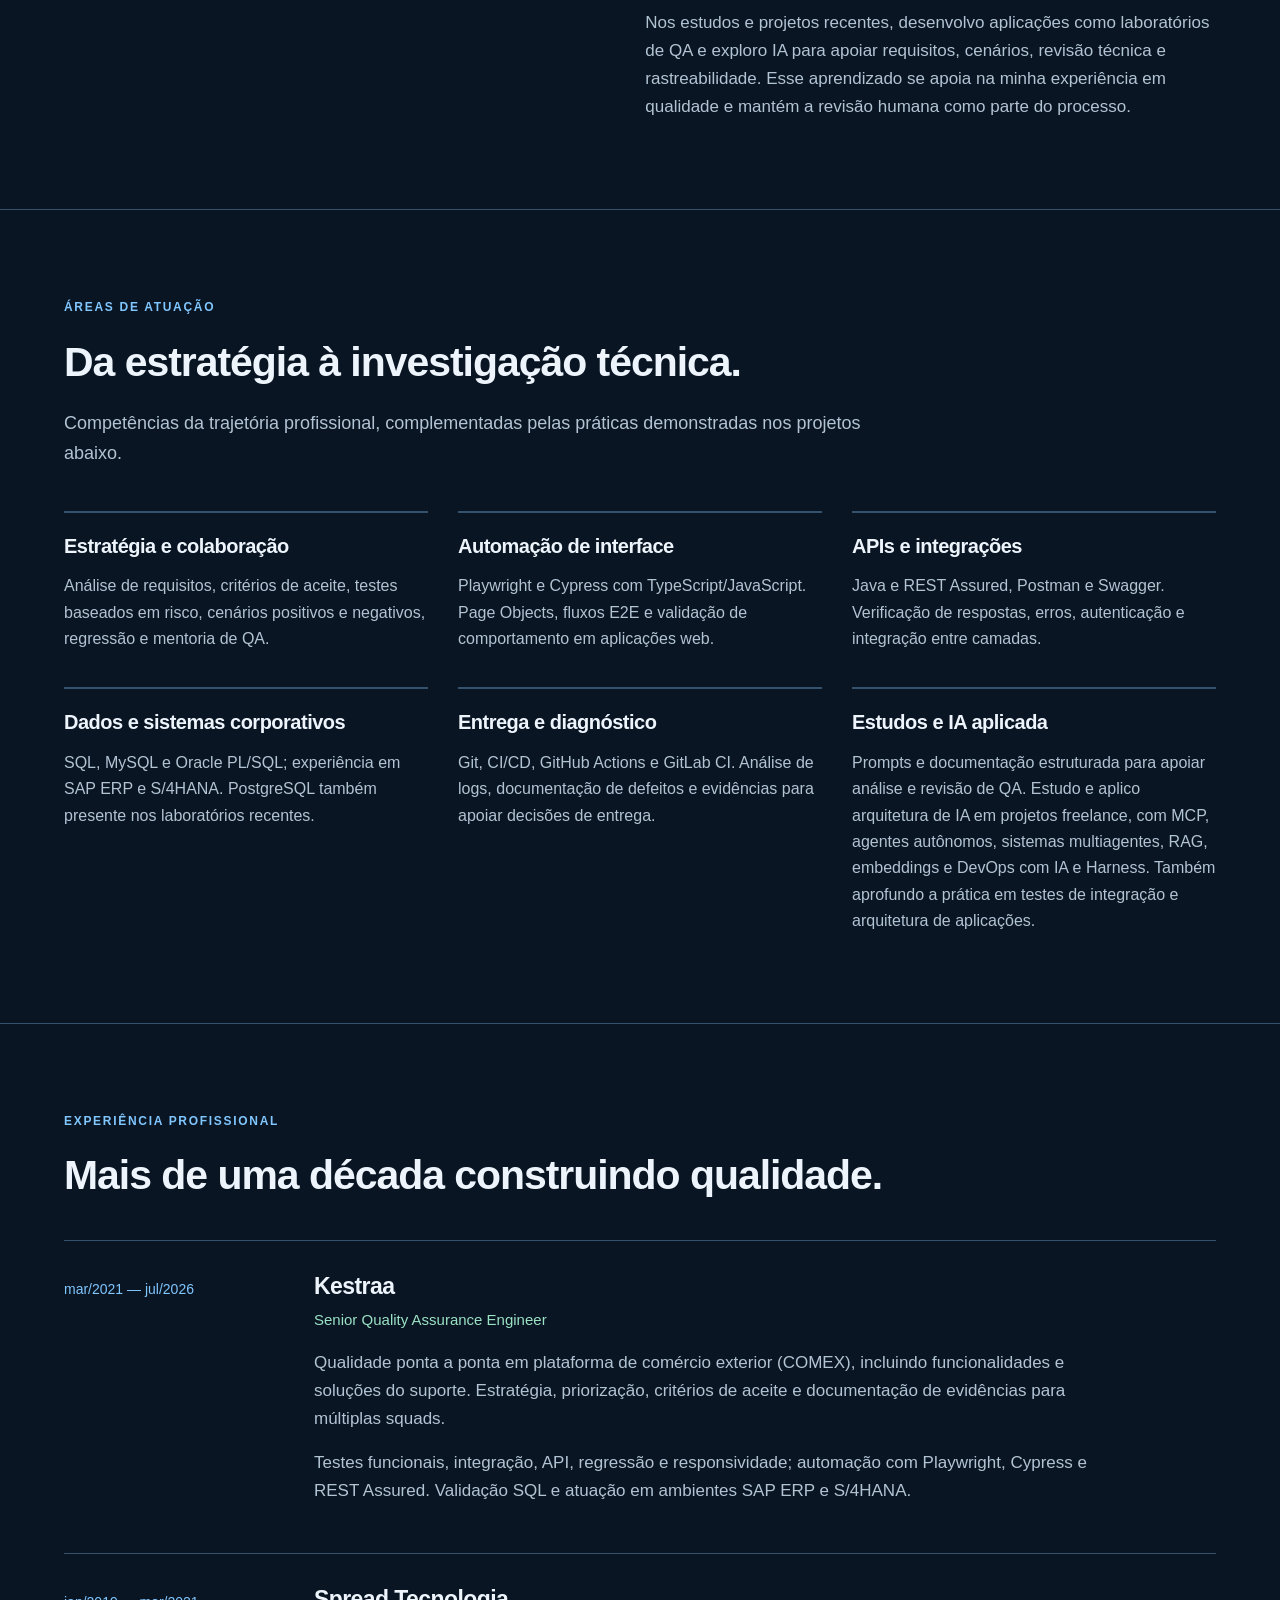
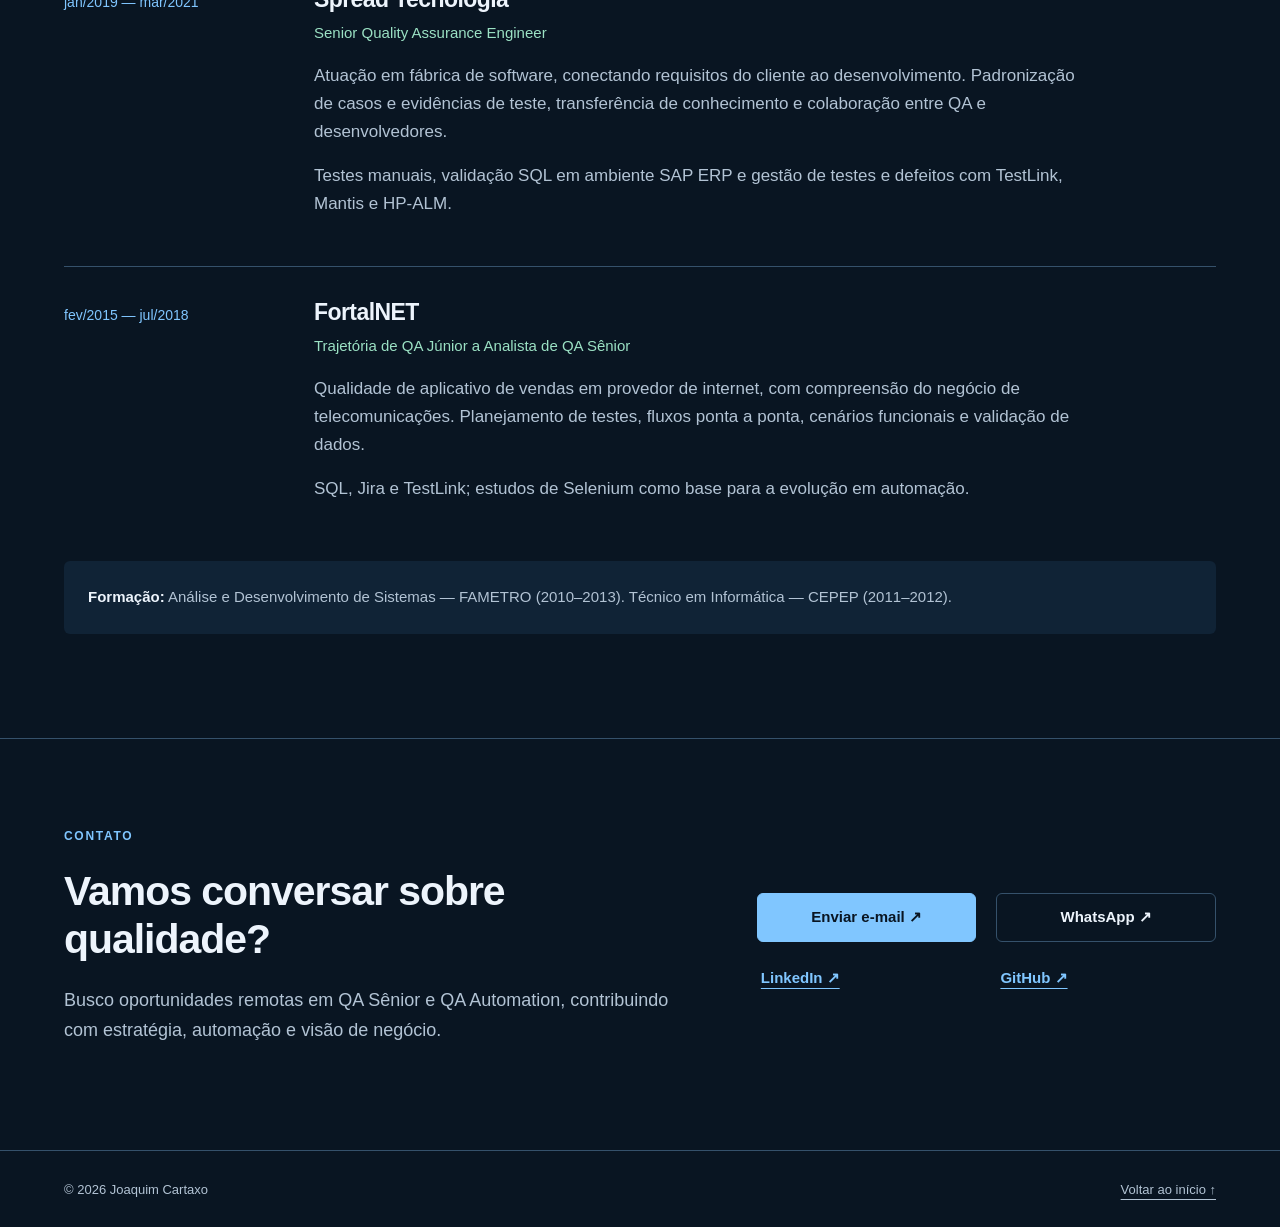
==== commit 5f2f4721: "Revise project description for AgendaSaaS Updated project description to reflect new features and te" ====
--- a/index.html
+++ b/index.html
@@ -104,7 +104,7 @@
       </article>
       <article class="project">
         <h3>AgendaSaaS</h3>
-        <p>Testes de integração com JUnit e PostgreSQL via Testcontainers para permissões, expiração de sessão, limitação de tentativas e inicialização do administrador. Verificação de contrato HTTP com Playwright e cobertura Java com JaCoCo.</p>
+        <p>Sistema multiagente estruturado com AGENTS.md e SKILL.md, utilizando arquitetura de IA como segundo cérebro e engenharia de contexto para orientar ações específicas, aumentar a precisão e otimizar o consumo de tokens. Testes de segurança de sessão, proteção CSRF e isolamento entre empresas. Integração com JUnit e PostgreSQL, automação de interface com Playwright e validações no GitHub Actions. Aplicação de avaliações de IA (Evals), OWASP Top 10 e práticas de AI Quality Engineering para garantir segurança, confiabilidade e qualidade.</p>
         <p class="note">Repositório privado</p>
       </article>
       <article class="project">
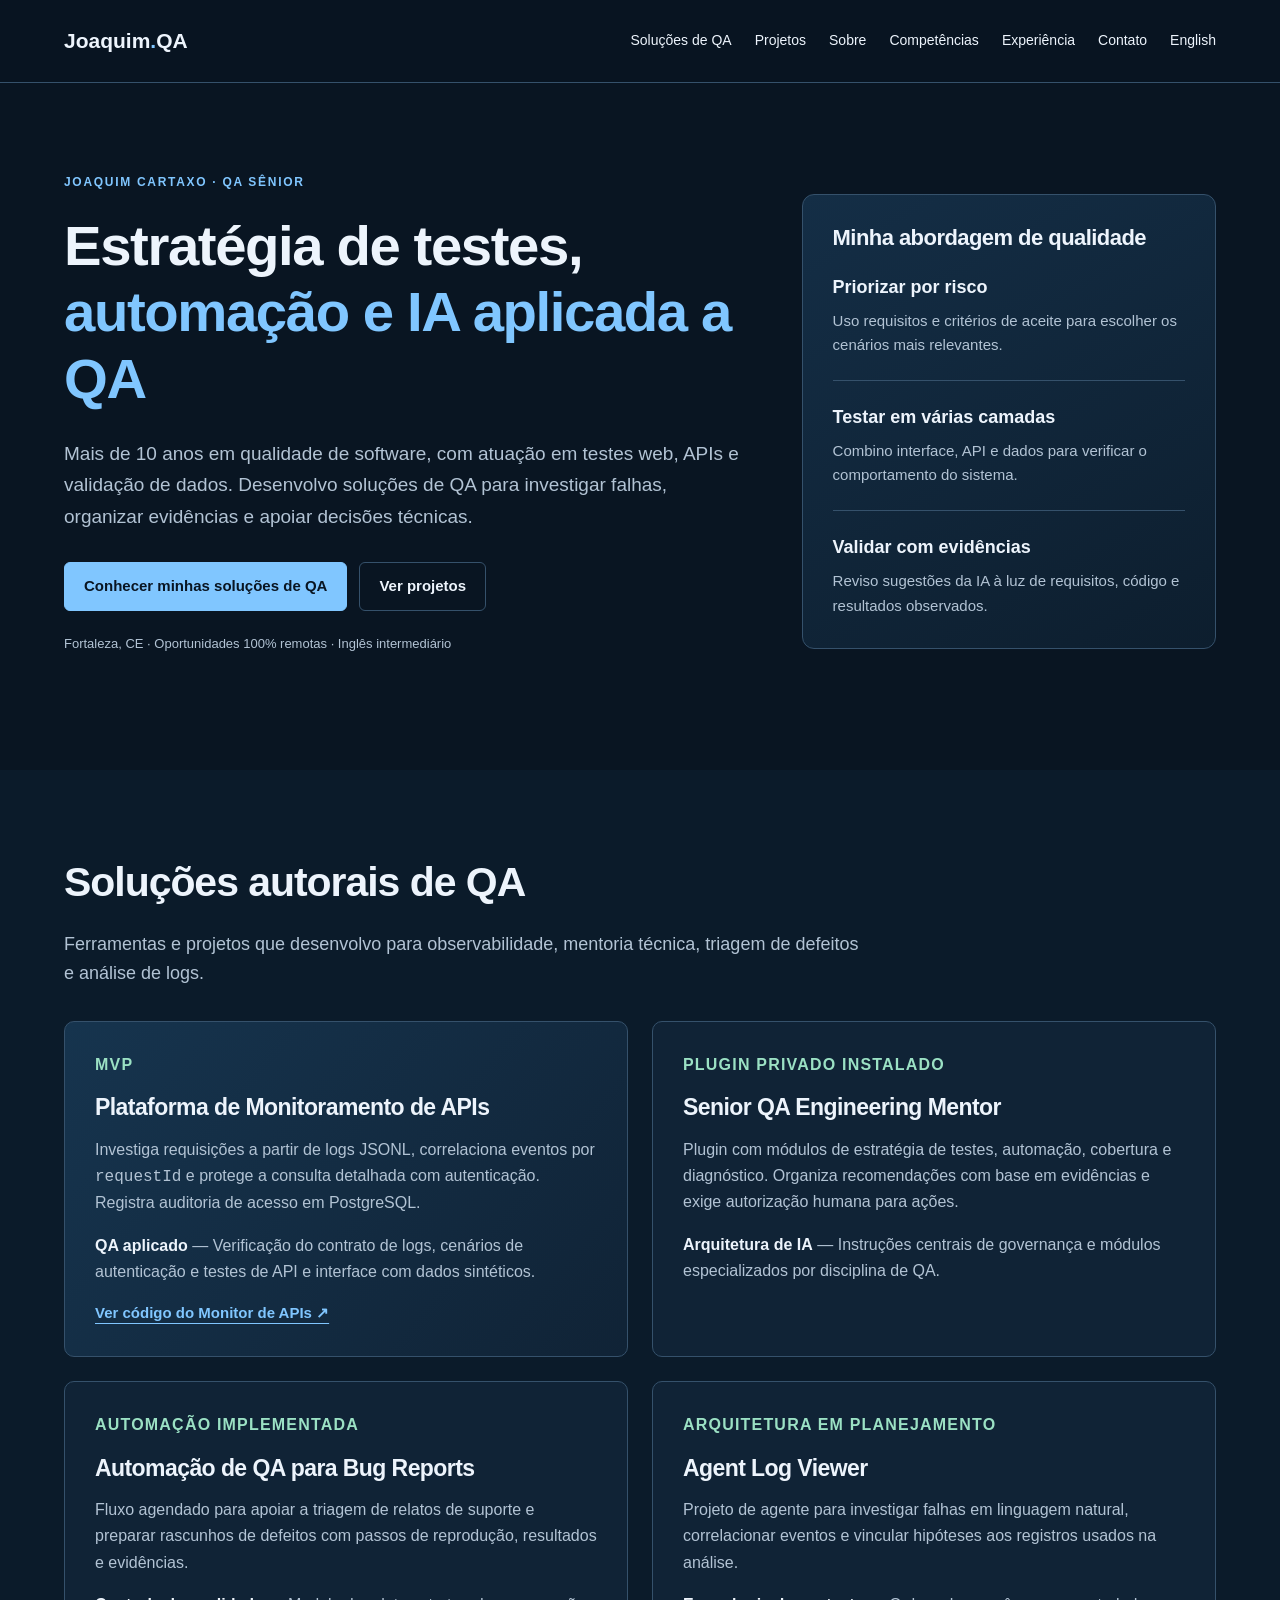
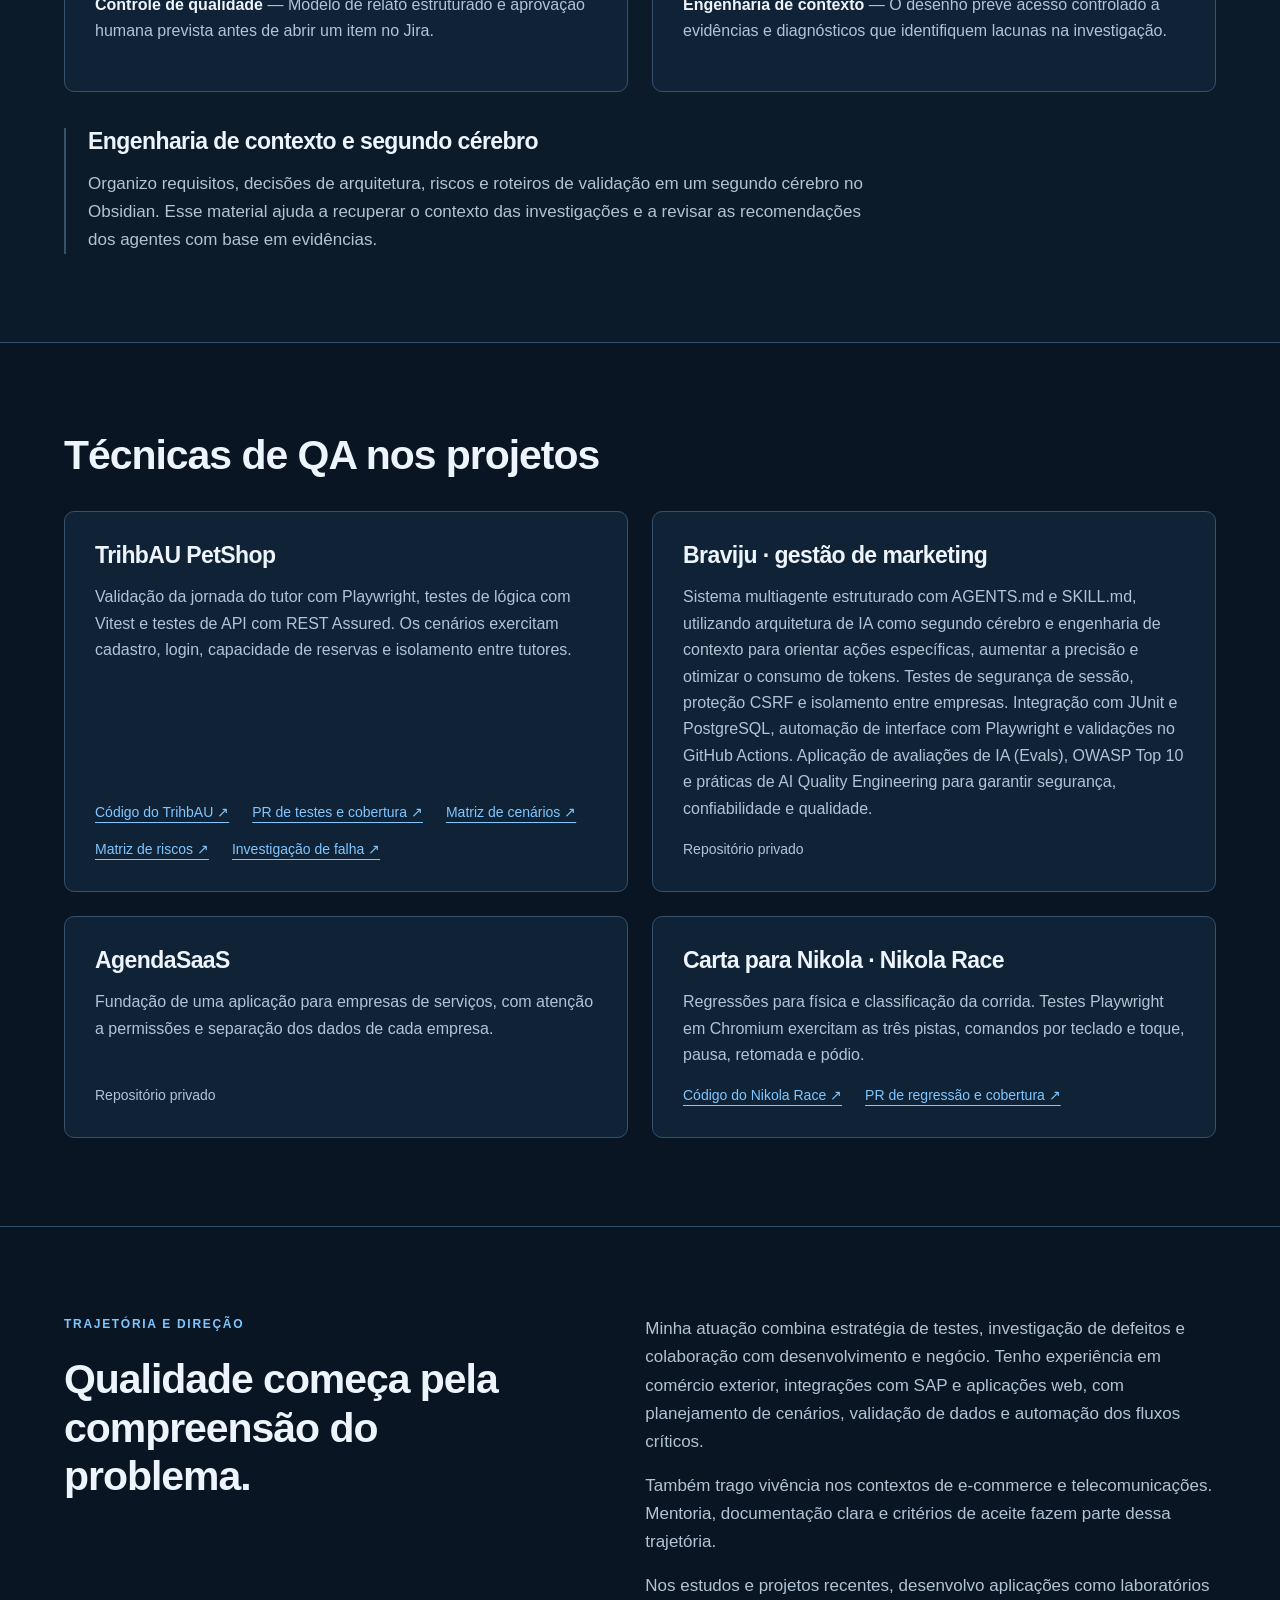
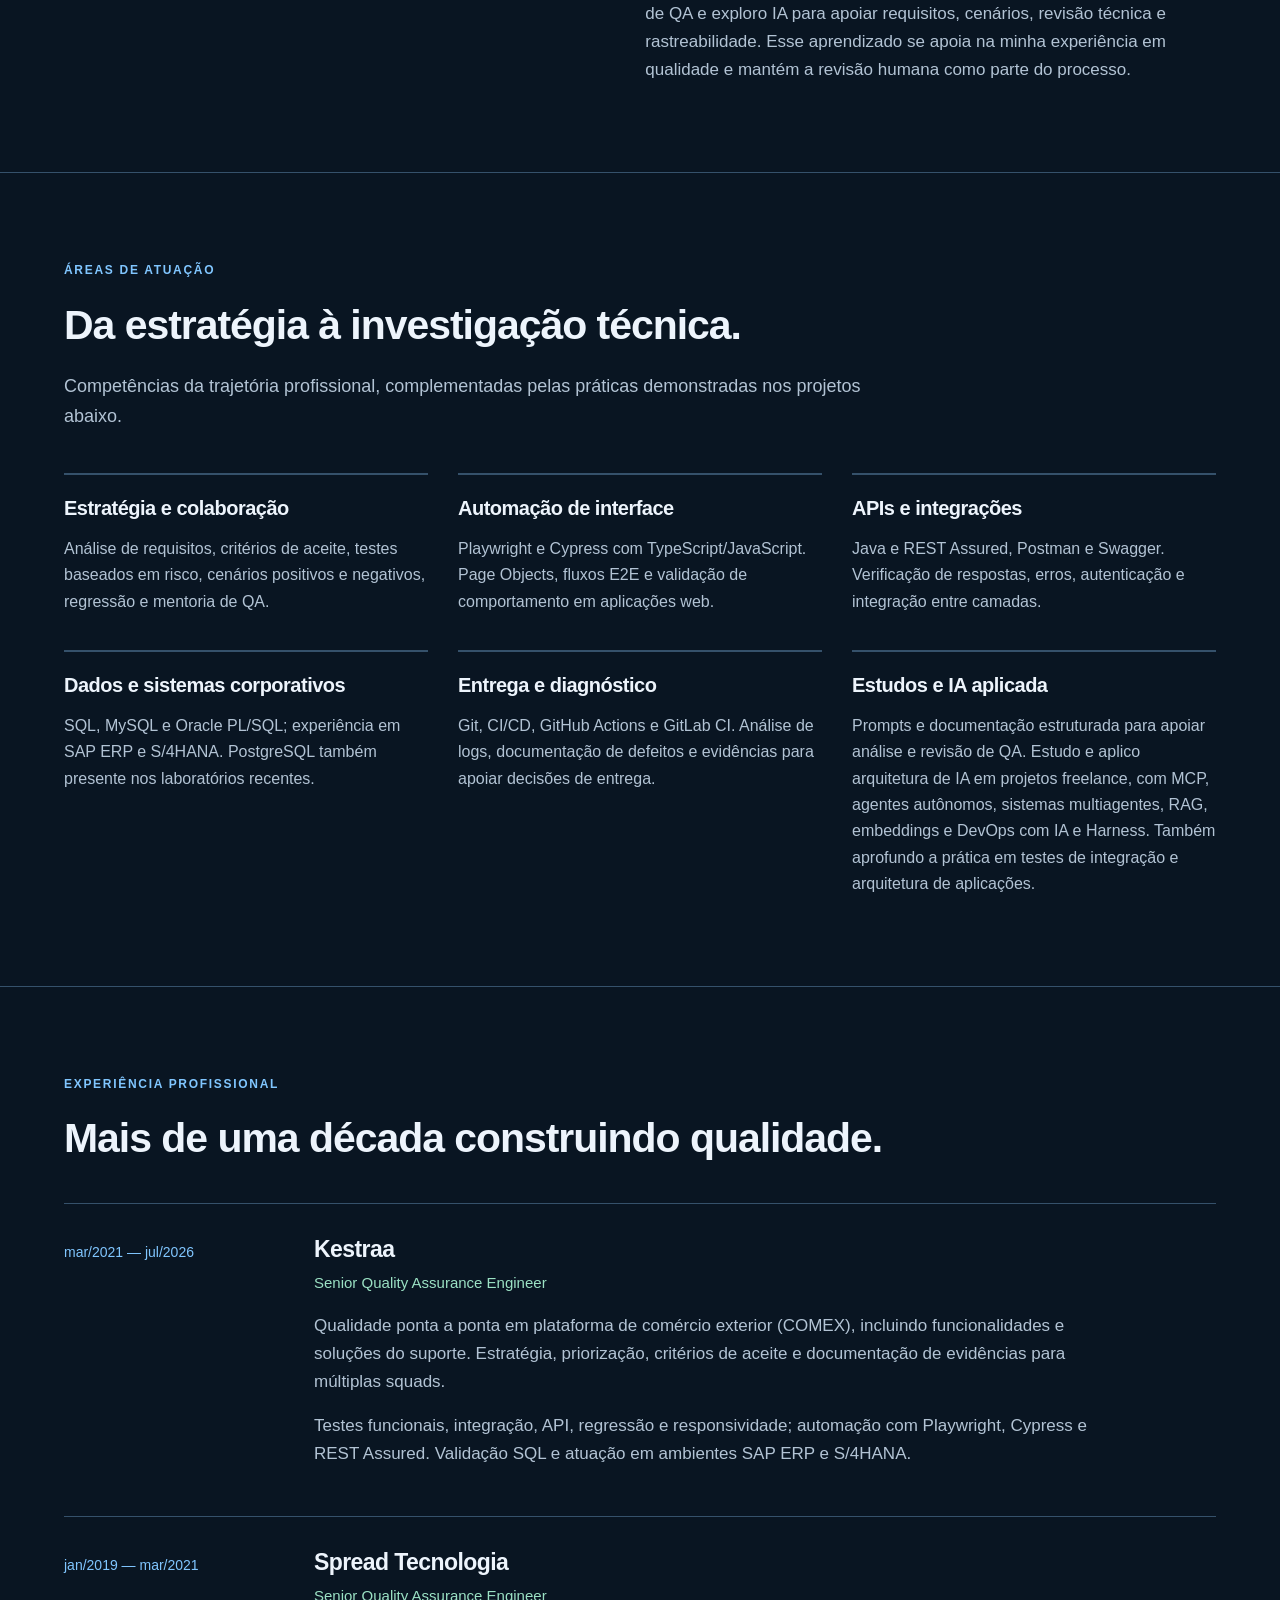
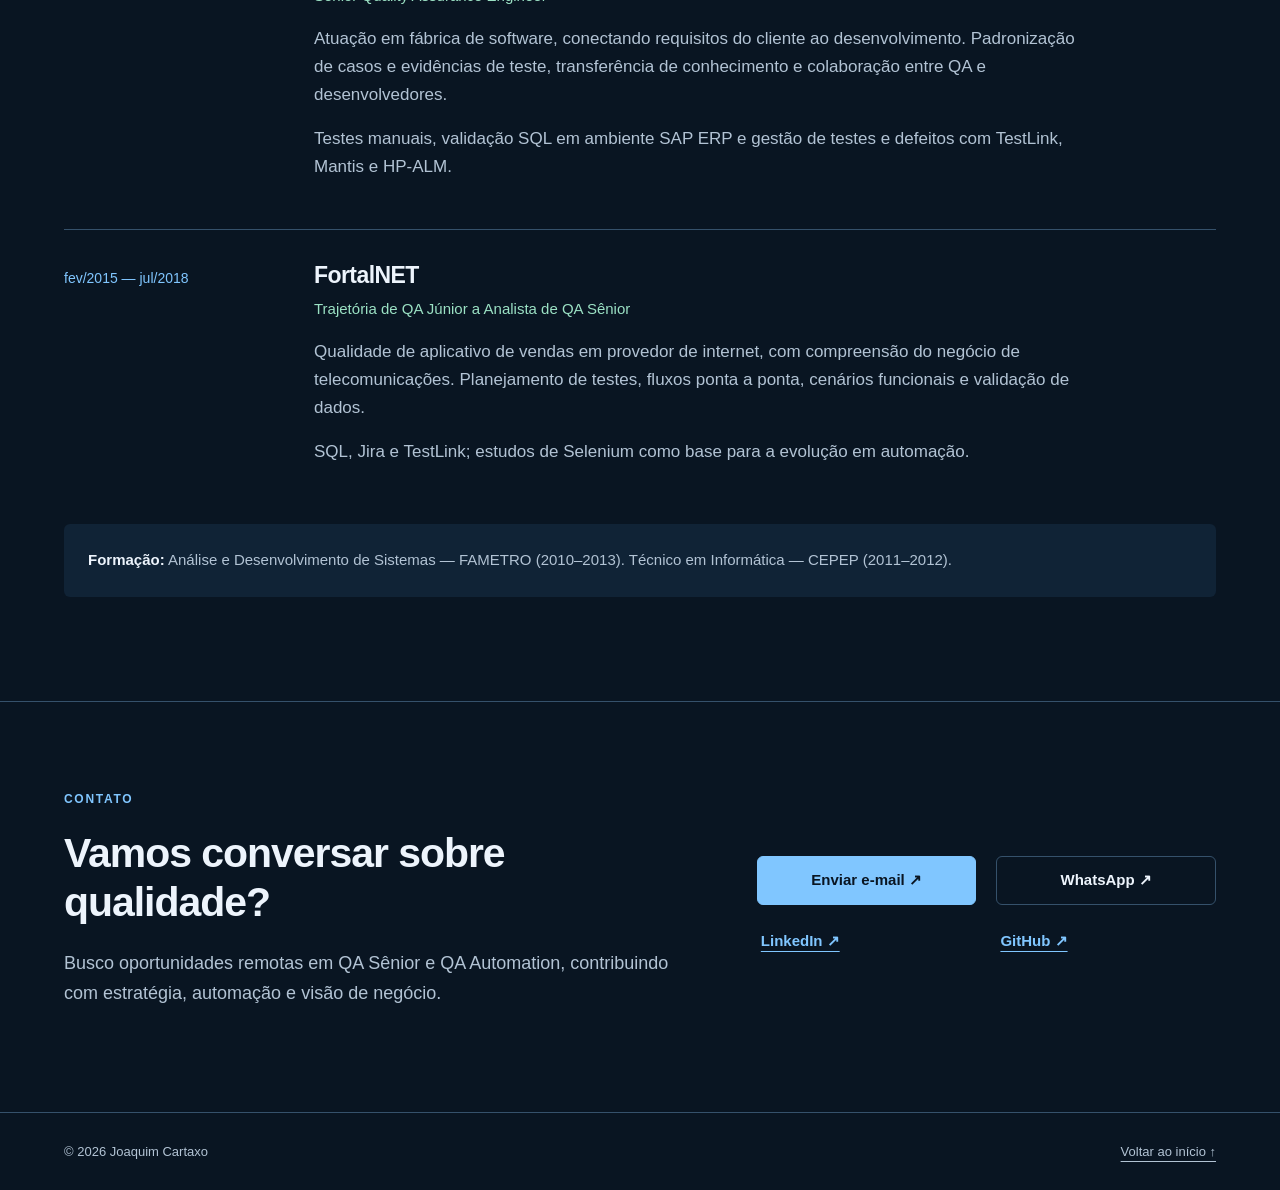
==== commit cdb0fa3f: "Revise project descriptions in index.html Updated project descriptions for improved clarity and deta" ====
--- a/index.html
+++ b/index.html
@@ -99,12 +99,12 @@
       </article>
       <article class="project">
         <h3>Braviju · gestão de marketing</h3>
-        <p>Testes de segurança para sessão, proteção CSRF e isolamento entre empresas. Integração com JUnit e PostgreSQL, testes de interface com Playwright e verificações no GitHub Actions.</p>
+        <p>Sistema multiagente estruturado com AGENTS.md e SKILL.md, utilizando arquitetura de IA como segundo cérebro e engenharia de contexto para orientar ações específicas, aumentar a precisão e otimizar o consumo de tokens. Testes de segurança de sessão, proteção CSRF e isolamento entre empresas. Integração com JUnit e PostgreSQL, automação de interface com Playwright e validações no GitHub Actions. Aplicação de avaliações de IA (Evals), OWASP Top 10 e práticas de AI Quality Engineering para garantir segurança, confiabilidade e qualidade.</p>
         <p class="note">Repositório privado</p>
       </article>
       <article class="project">
         <h3>AgendaSaaS</h3>
-        <p>Sistema multiagente estruturado com AGENTS.md e SKILL.md, utilizando arquitetura de IA como segundo cérebro e engenharia de contexto para orientar ações específicas, aumentar a precisão e otimizar o consumo de tokens. Testes de segurança de sessão, proteção CSRF e isolamento entre empresas. Integração com JUnit e PostgreSQL, automação de interface com Playwright e validações no GitHub Actions. Aplicação de avaliações de IA (Evals), OWASP Top 10 e práticas de AI Quality Engineering para garantir segurança, confiabilidade e qualidade.</p>
+        <p>Fundação de uma aplicação para empresas de serviços, com atenção a permissões e separação dos dados de cada empresa.</p>
         <p class="note">Repositório privado</p>
       </article>
       <article class="project">
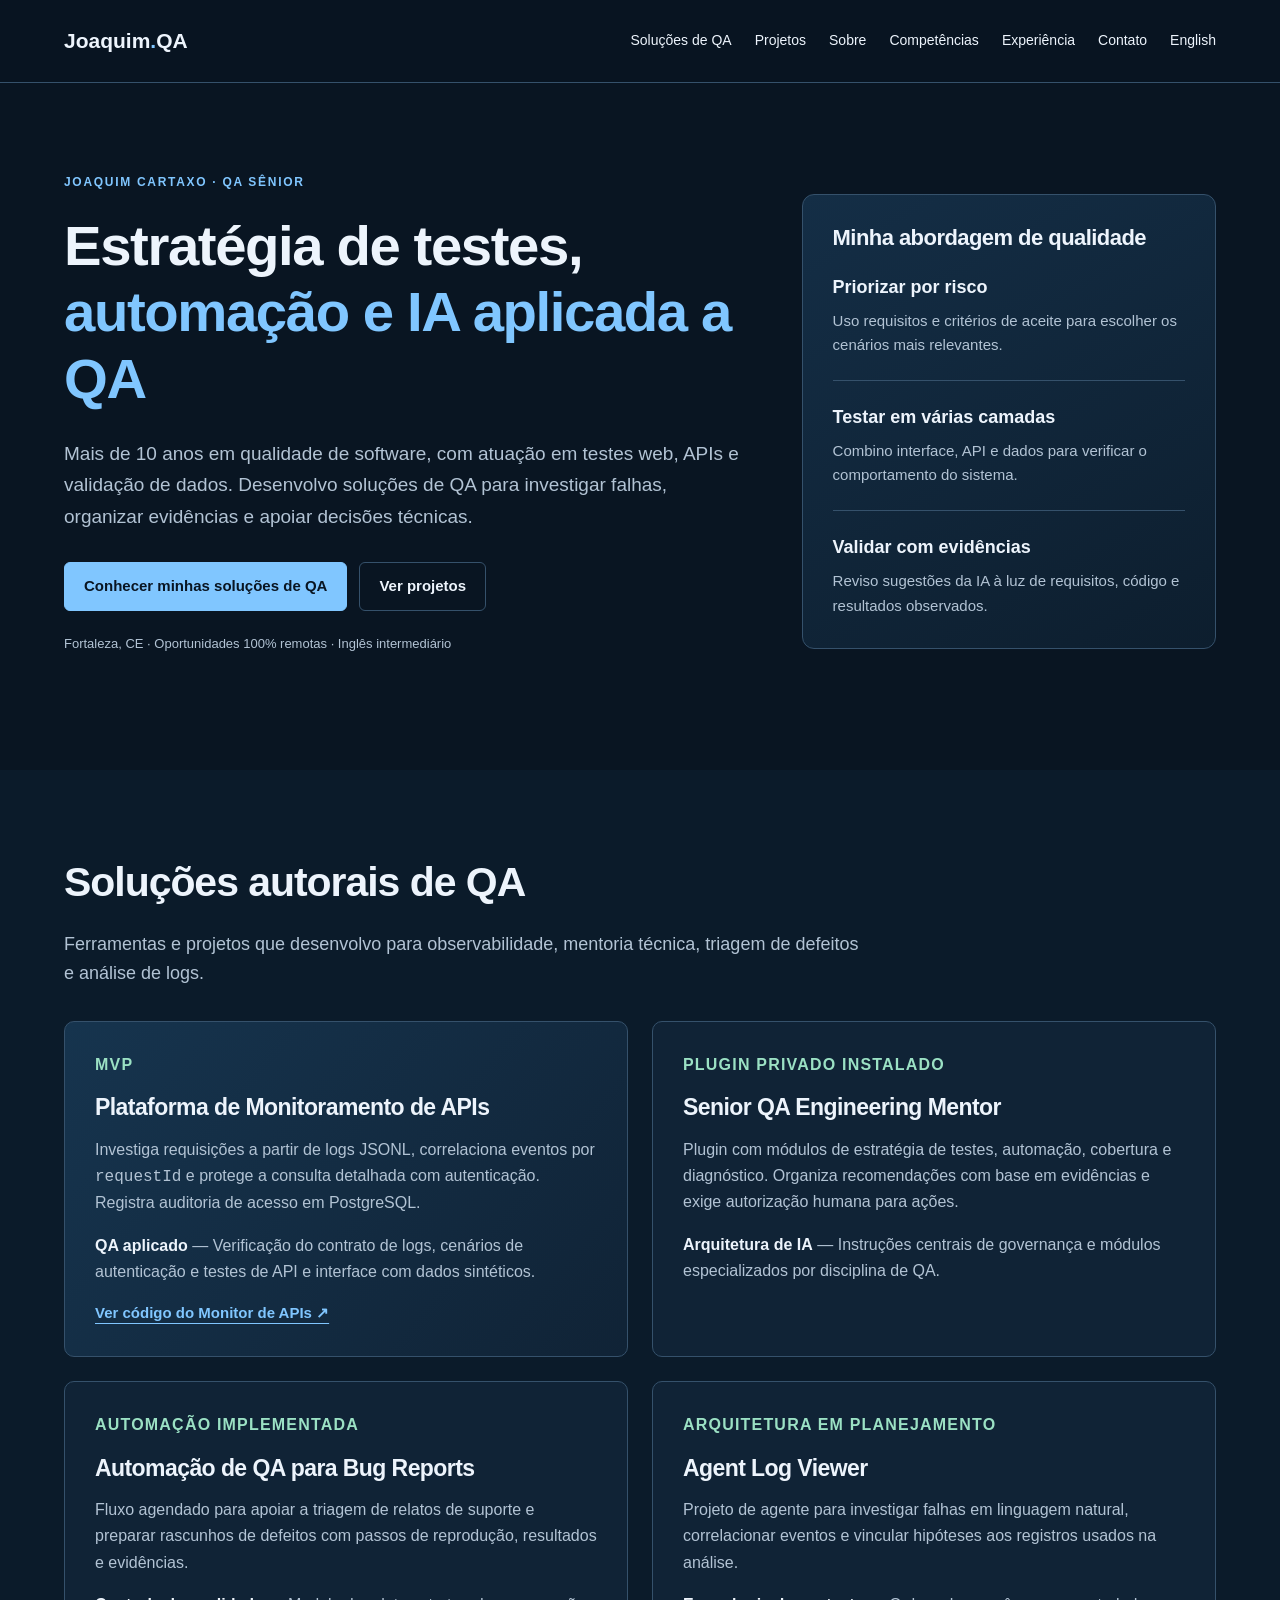
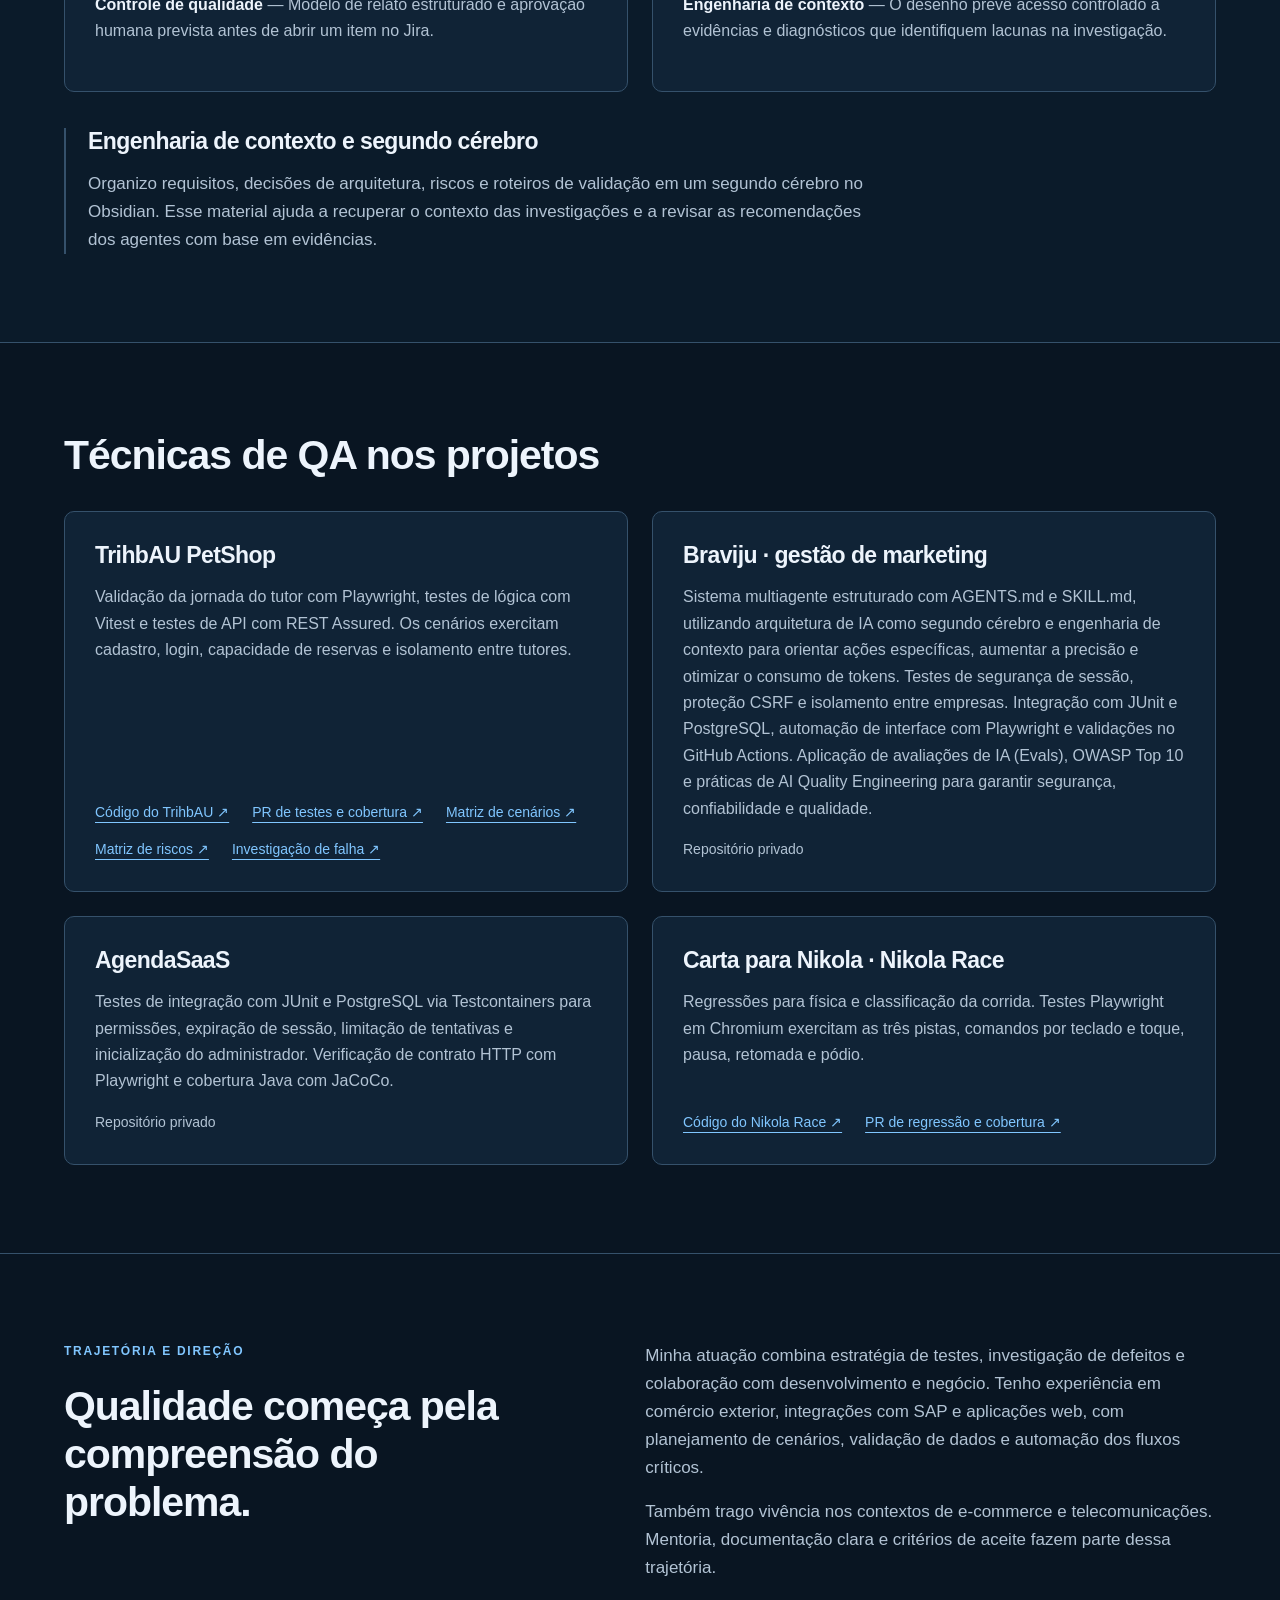
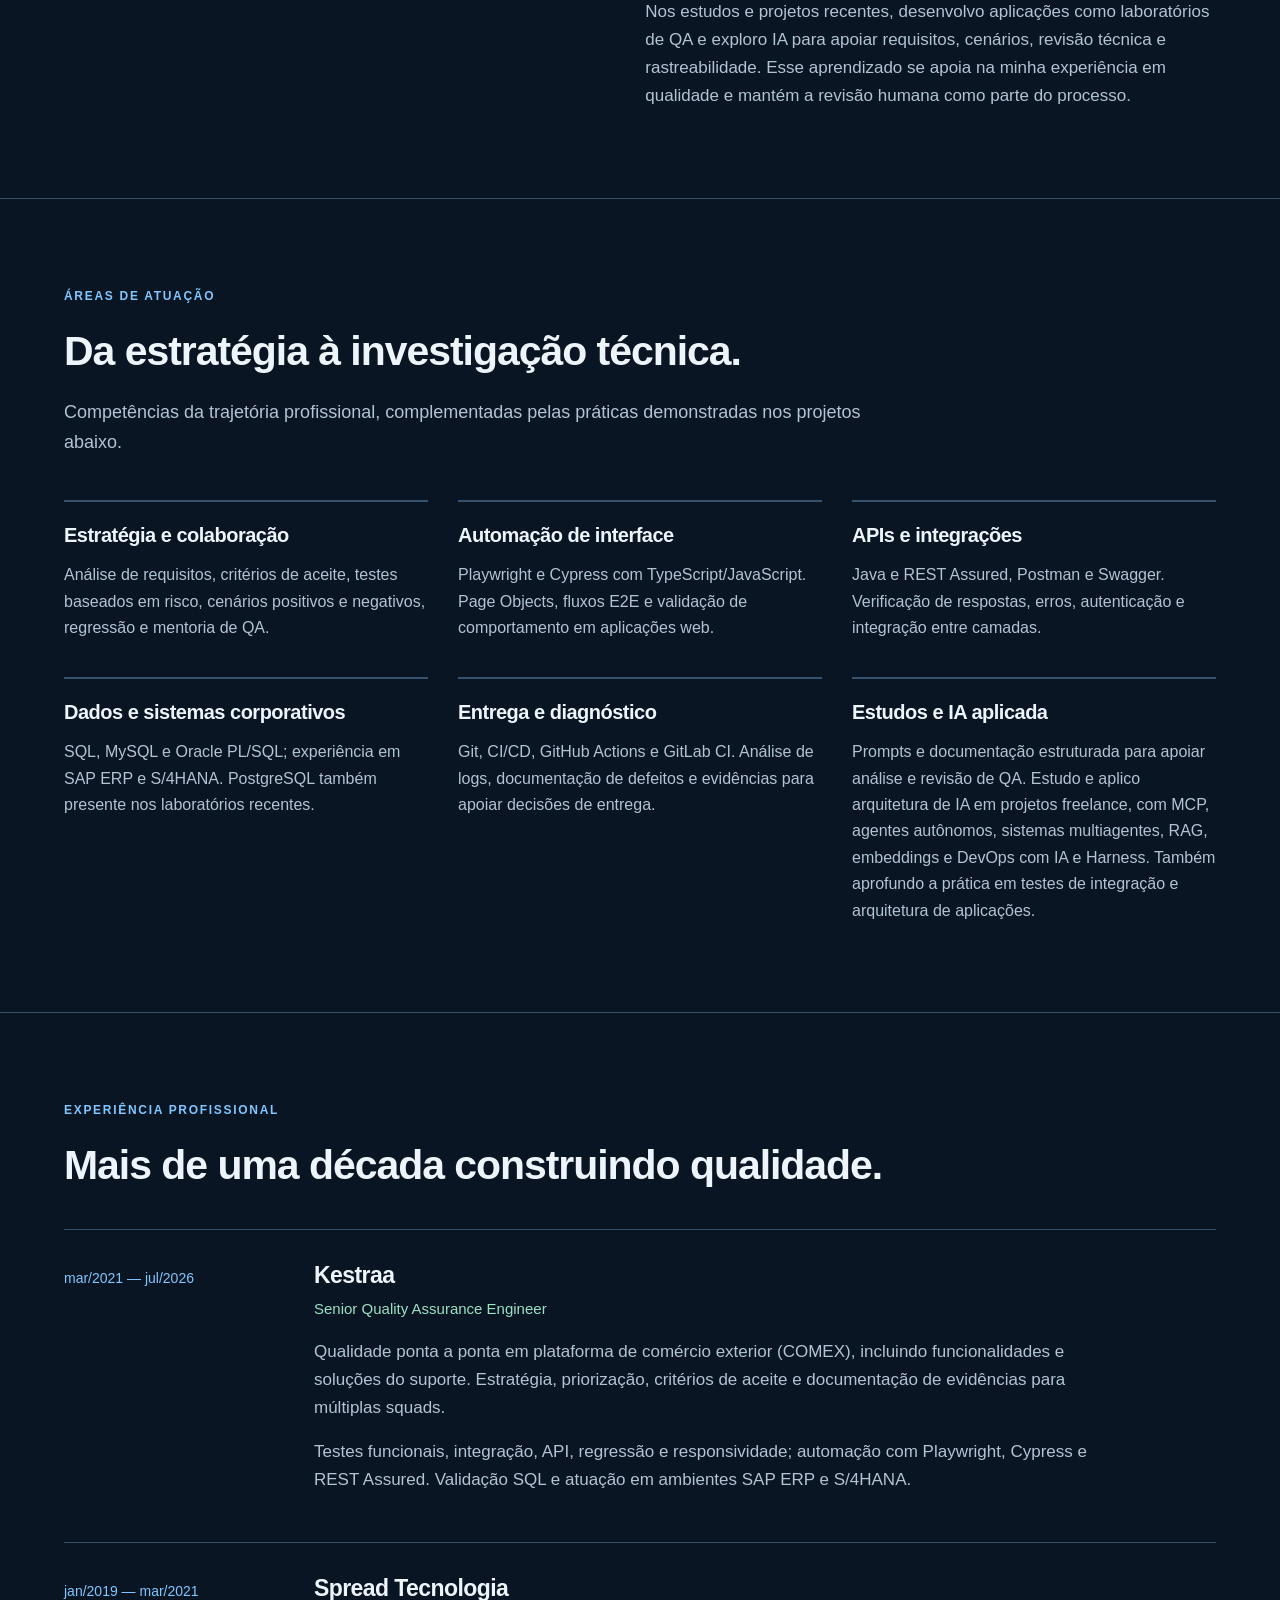
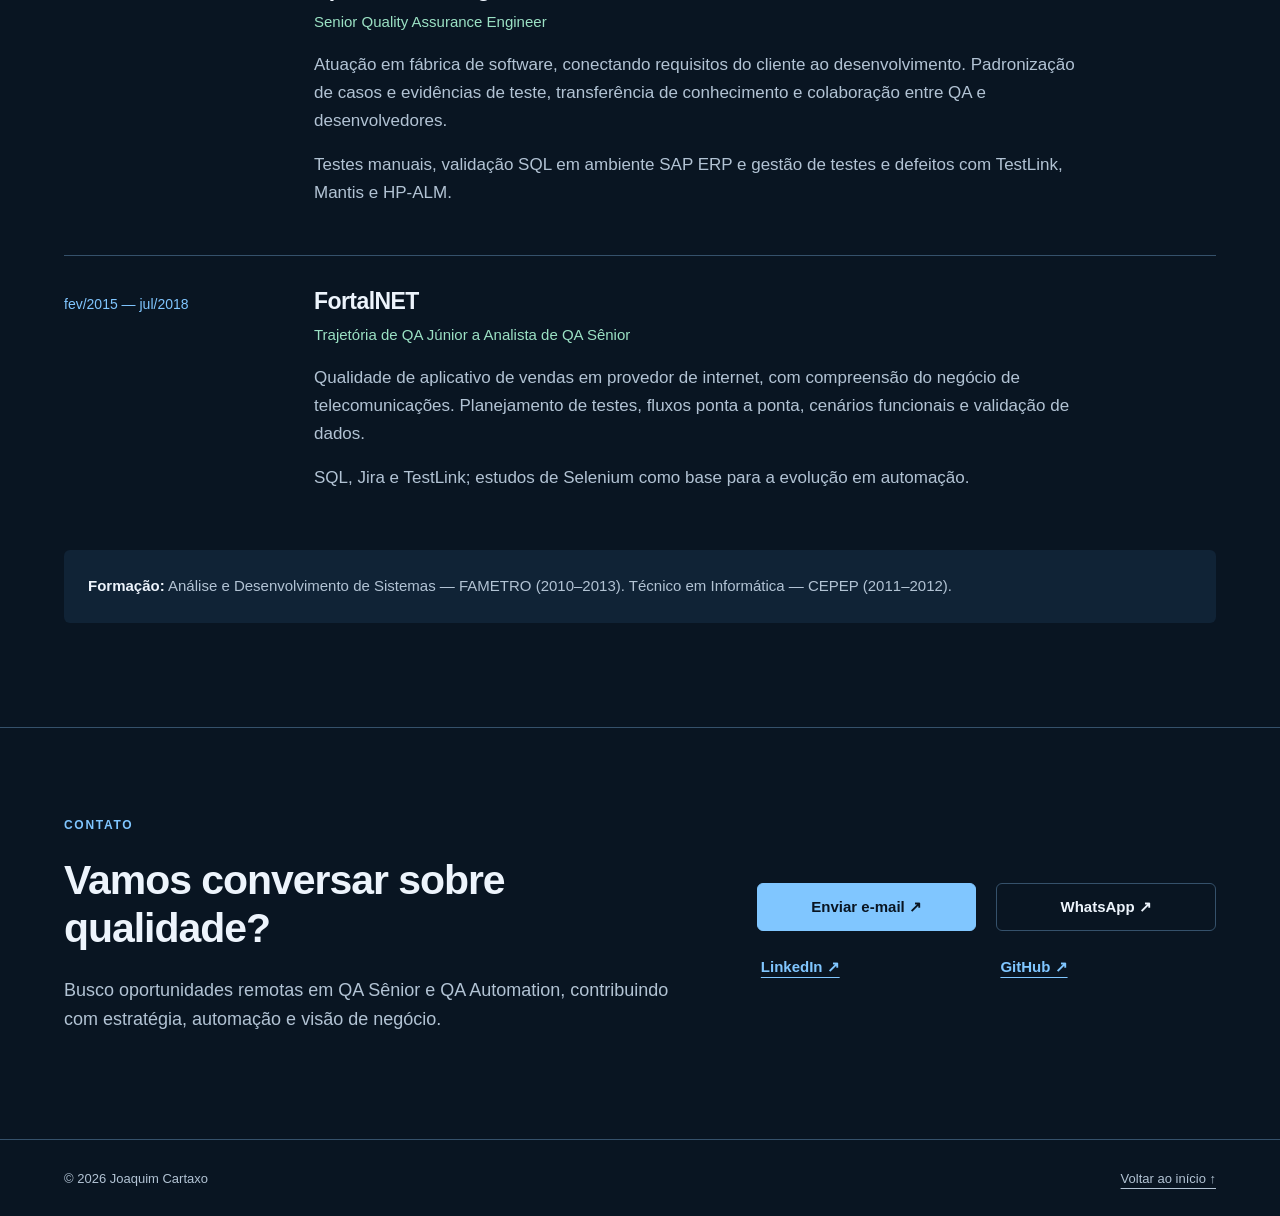
==== commit fee1a597: "Revise AgendaSaaS project description Updated project description for AgendaSaaS with integration te" ====
--- a/index.html
+++ b/index.html
@@ -104,7 +104,7 @@
       </article>
       <article class="project">
         <h3>AgendaSaaS</h3>
-        <p>Fundação de uma aplicação para empresas de serviços, com atenção a permissões e separação dos dados de cada empresa.</p>
+        <p>Testes de integração com JUnit e PostgreSQL via Testcontainers para permissões, expiração de sessão, limitação de tentativas e inicialização do administrador. Verificação de contrato HTTP com Playwright e cobertura Java com JaCoCo.</p>
         <p class="note">Repositório privado</p>
       </article>
       <article class="project">
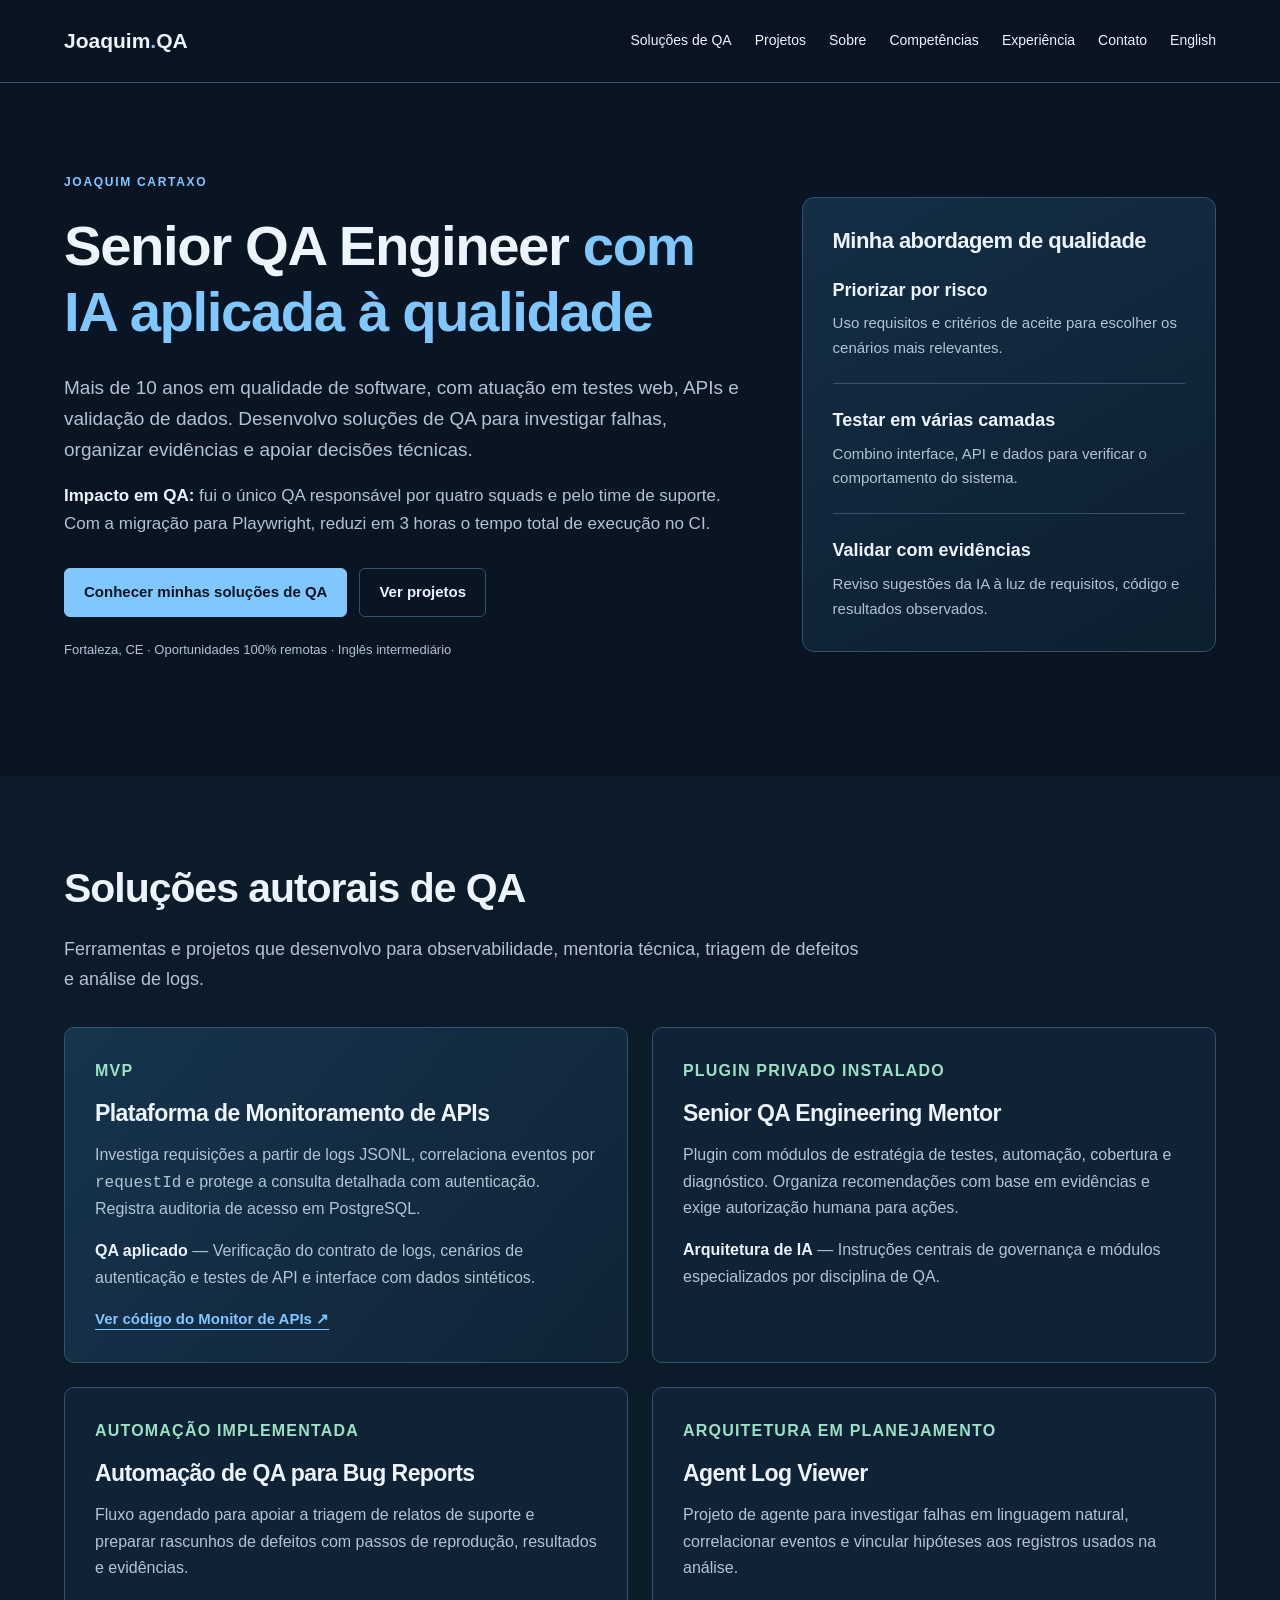
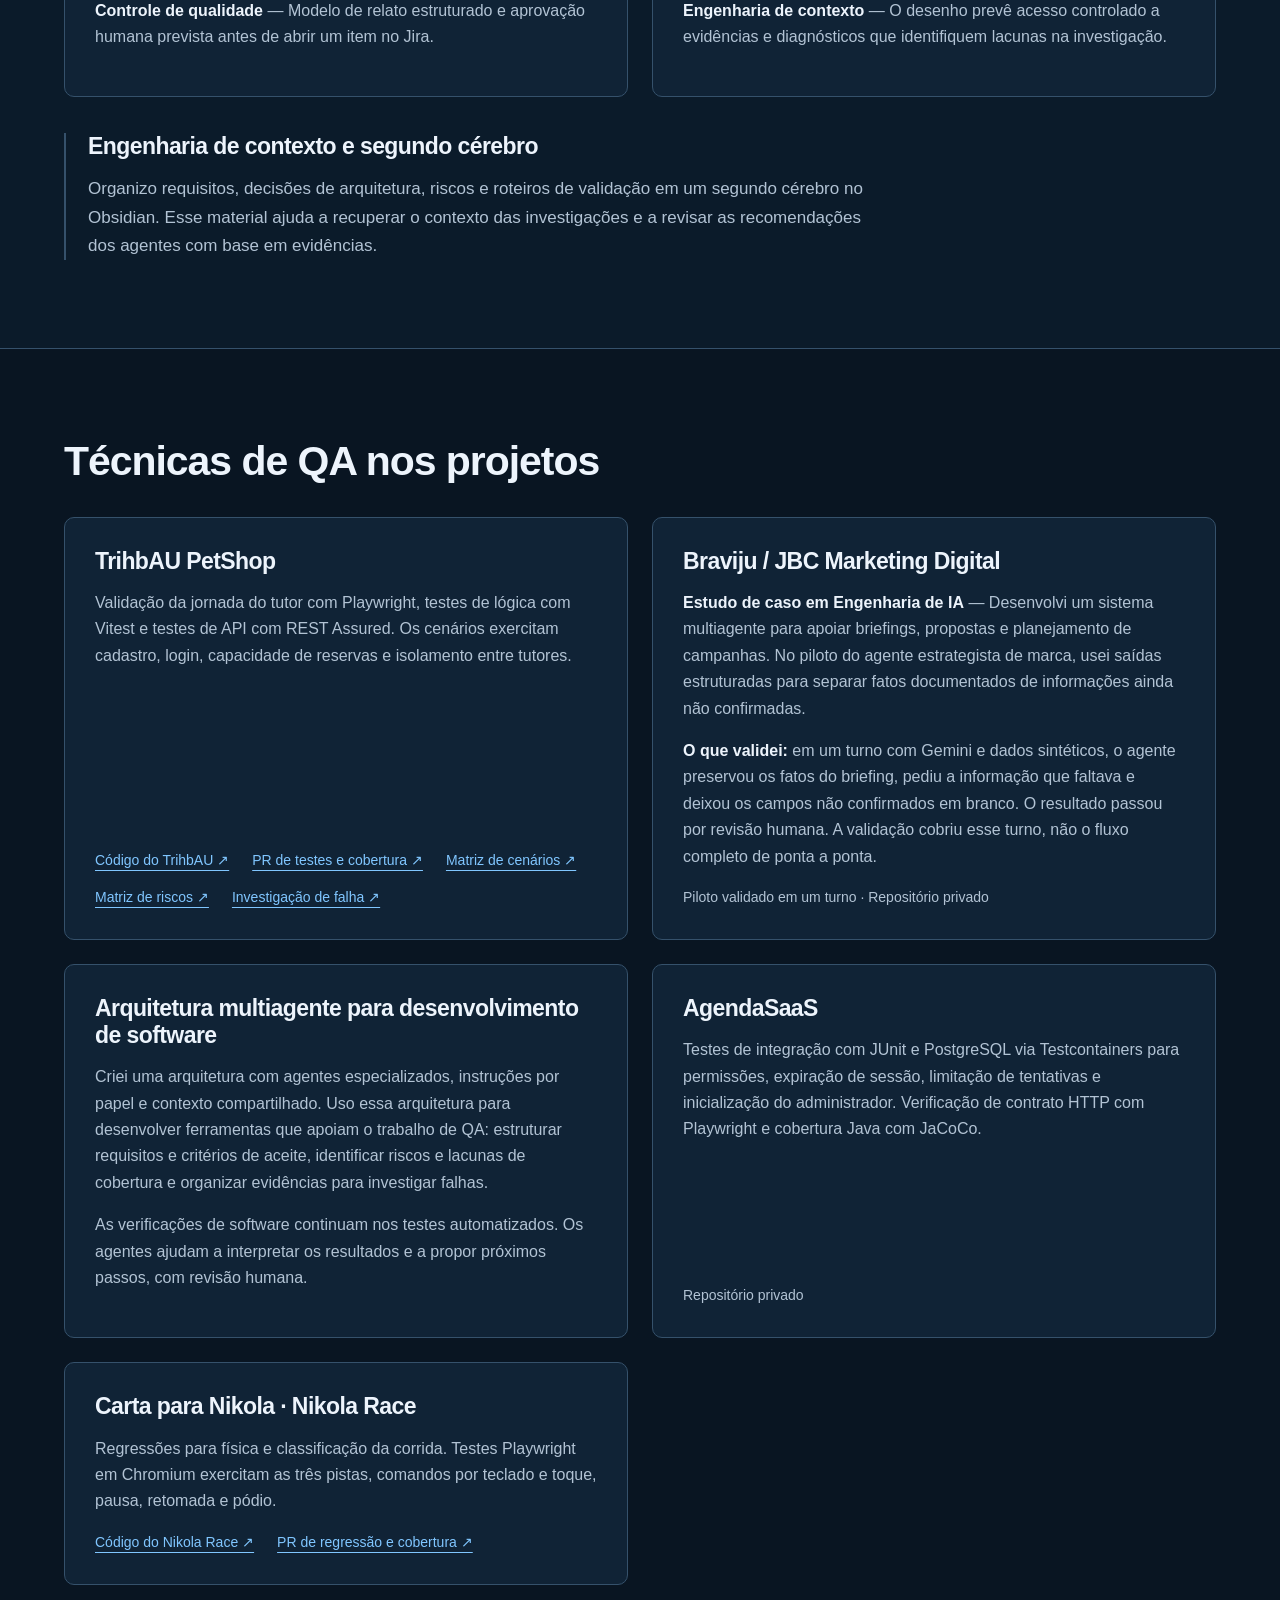
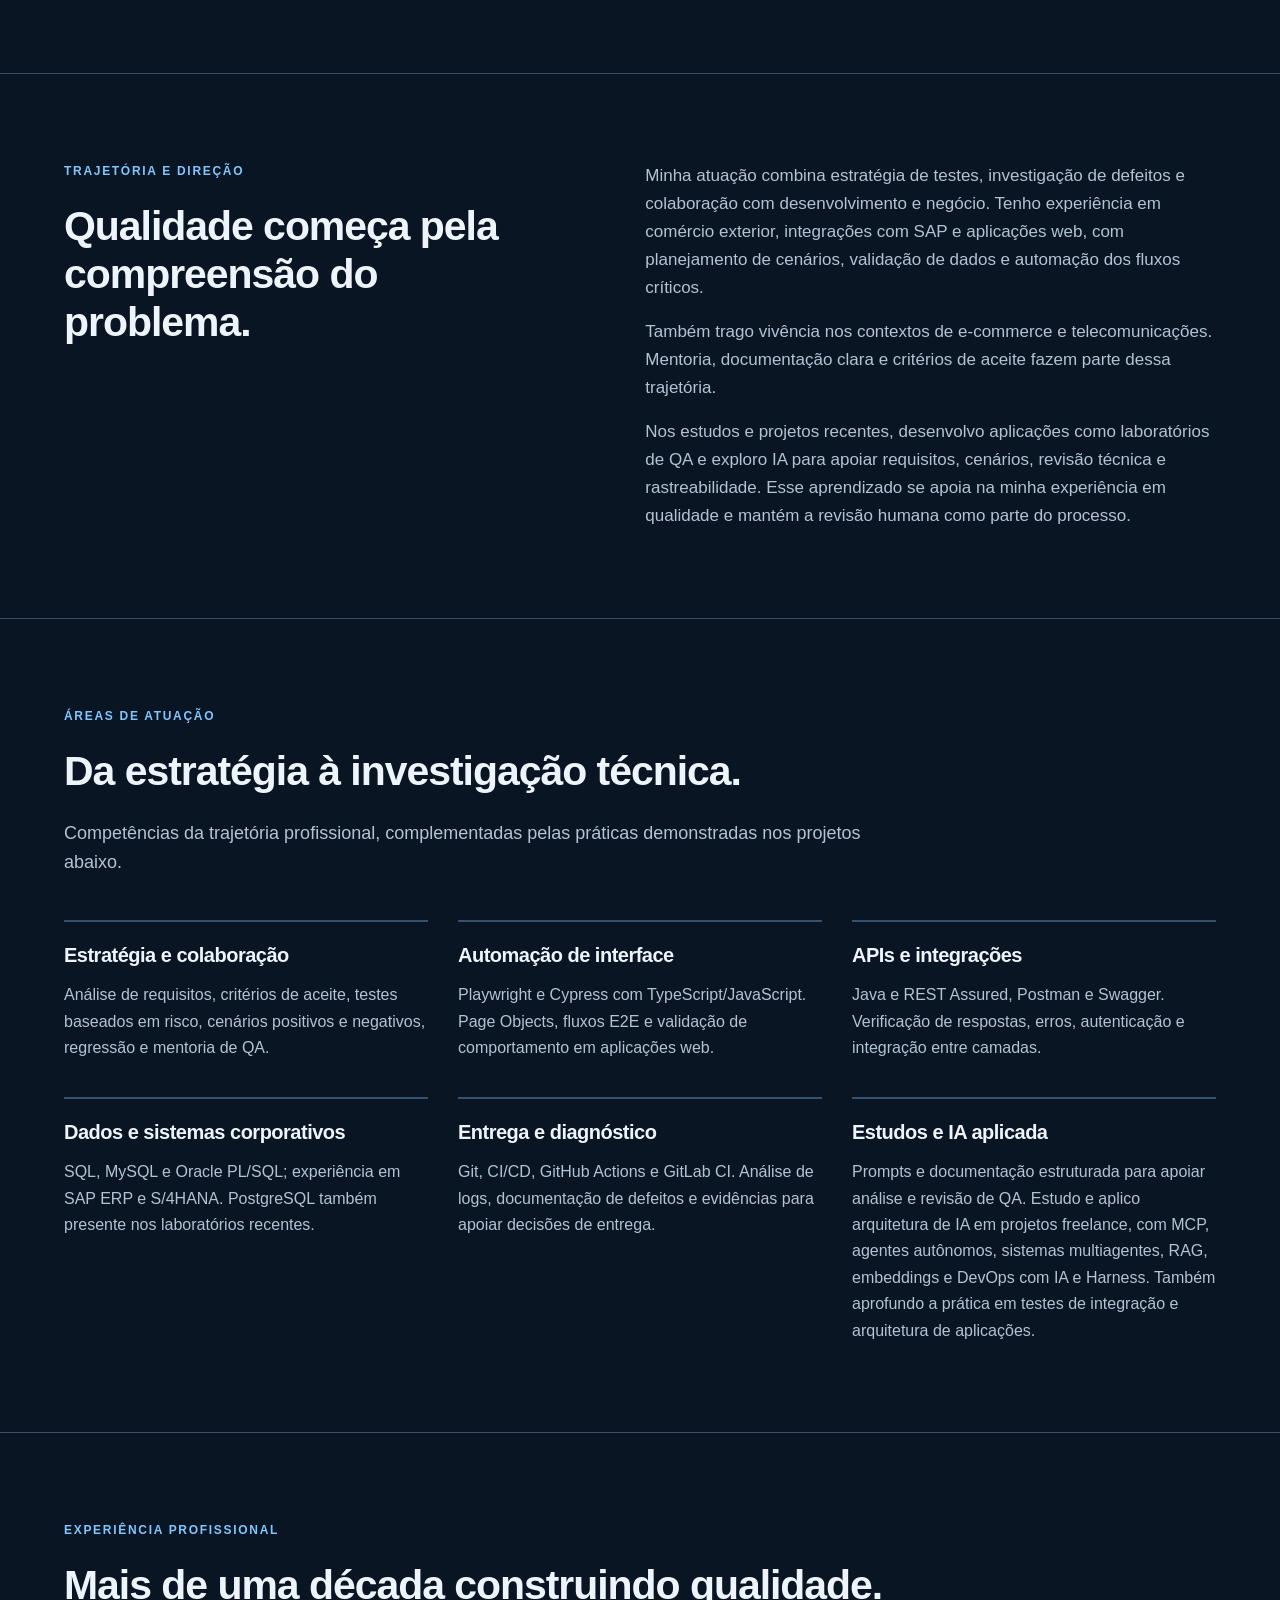
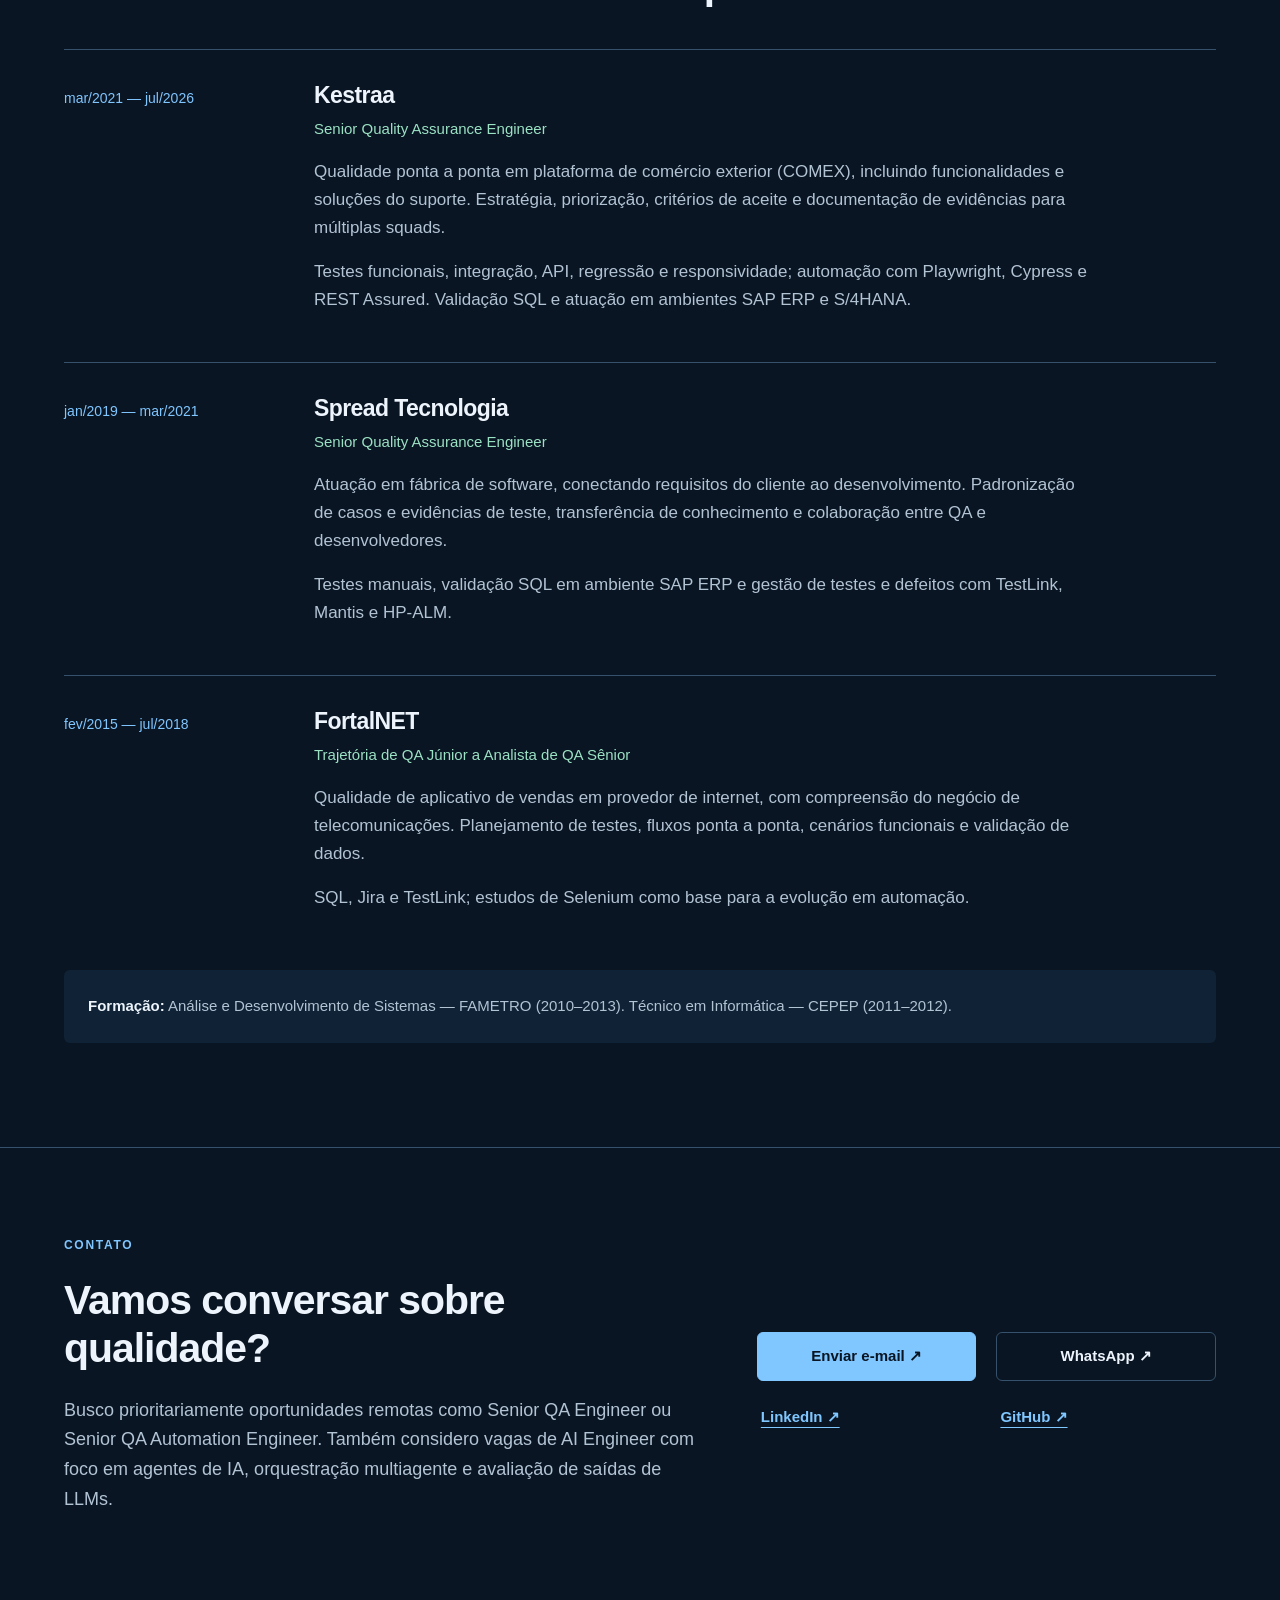
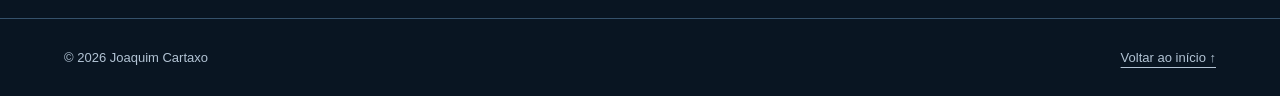
==== commit d5b8f7e4: "Destaca impacto de QA e estudos de caso de IA no portfólio" ====
--- a/index.html
+++ b/index.html
@@ -3,7 +3,7 @@
 <head>
 <meta charset="UTF-8"><meta name="viewport" content="width=device-width, initial-scale=1">
 <meta name="description" content="Joaquim Cartaxo, QA Sênior. Estratégia de testes, automação web e API e soluções autorais de diagnóstico, observabilidade e IA aplicada à qualidade.">
-<meta name="theme-color" content="#091522"><title>Joaquim Cartaxo | QA Sênior · Automação · IA aplicada</title><link rel="stylesheet" href="styles.css">
+<meta name="theme-color" content="#091522"><title>Joaquim Cartaxo | Senior QA Engineer · Automação · IA aplicada</title><link rel="stylesheet" href="styles.css">
 <link rel="alternate" hreflang="pt-BR" href="https://joaquimcartaxoqa.github.io/"><link rel="alternate" hreflang="en" href="https://joaquimcartaxoqa.github.io/en.html">
 </head>
 <body>
@@ -25,9 +25,10 @@
 <main id="conteudo">
 <section id="inicio" class="hero wrap" aria-labelledby="titulo">
   <div>
-    <p class="eyebrow">Joaquim Cartaxo · QA Sênior</p>
-    <h1 id="titulo">Estratégia de testes, <span>automação e IA aplicada a QA</span></h1>
+    <p class="eyebrow">Joaquim Cartaxo</p>
+    <h1 id="titulo">Senior QA Engineer <span>com IA aplicada à qualidade</span></h1>
     <p class="intro">Mais de 10 anos em qualidade de software, com atuação em testes web, APIs e validação de dados. Desenvolvo soluções de QA para investigar falhas, organizar evidências e apoiar decisões técnicas.</p>
+    <p id="impacto-qa"><strong>Impacto em QA:</strong> fui o único QA responsável por quatro squads e pelo time de suporte. Com a migração para Playwright, reduzi em 3 horas o tempo total de execução no CI.</p>
     <div class="buttons">
       <a class="btn primary" href="#solucoes">Conhecer minhas soluções de QA</a>
       <a class="btn" href="#projetos">Ver projetos</a>
@@ -97,10 +98,16 @@
           <a href="https://github.com/JoaquimcartaxoQA/trihbau-petshop-login/blob/4f6d14f92264f8850523cf0dc3175b41ac50e2c8/docs/qa/analise-falha-tecnica-3.md">Investigação de falha ↗</a>
         </div>
       </article>
-      <article class="project">
-        <h3>Braviju · gestão de marketing</h3>
-        <p>Sistema multiagente estruturado com AGENTS.md e SKILL.md, utilizando arquitetura de IA como segundo cérebro e engenharia de contexto para orientar ações específicas, aumentar a precisão e otimizar o consumo de tokens. Testes de segurança de sessão, proteção CSRF e isolamento entre empresas. Integração com JUnit e PostgreSQL, automação de interface com Playwright e validações no GitHub Actions. Aplicação de avaliações de IA (Evals), OWASP Top 10 e práticas de AI Quality Engineering para garantir segurança, confiabilidade e qualidade.</p>
-        <p class="note">Repositório privado</p>
+      <article class="project" id="caso-braviju">
+        <h3>Braviju / JBC Marketing Digital</h3>
+        <p><strong>Estudo de caso em Engenharia de IA</strong> — Desenvolvi um sistema multiagente para apoiar briefings, propostas e planejamento de campanhas. No piloto do agente estrategista de marca, usei saídas estruturadas para separar fatos documentados de informações ainda não confirmadas.</p>
+        <p><strong>O que validei:</strong> em um turno com Gemini e dados sintéticos, o agente preservou os fatos do briefing, pediu a informação que faltava e deixou os campos não confirmados em branco. O resultado passou por revisão humana. A validação cobriu esse turno, não o fluxo completo de ponta a ponta.</p>
+        <p class="note">Piloto validado em um turno · Repositório privado</p>
+      </article>
+      <article class="project" id="arquitetura-multiagente">
+        <h3>Arquitetura multiagente para desenvolvimento de software</h3>
+        <p>Criei uma arquitetura com agentes especializados, instruções por papel e contexto compartilhado. Uso essa arquitetura para desenvolver ferramentas que apoiam o trabalho de QA: estruturar requisitos e critérios de aceite, identificar riscos e lacunas de cobertura e organizar evidências para investigar falhas.</p>
+        <p>As verificações de software continuam nos testes automatizados. Os agentes ajudam a interpretar os resultados e a propor próximos passos, com revisão humana.</p>
       </article>
       <article class="project">
         <h3>AgendaSaaS</h3>
@@ -133,6 +140,6 @@
 <article><div class="period">jan/2019 — mar/2021</div><div><h3>Spread Tecnologia</h3><p class="role">Senior Quality Assurance Engineer</p><p>Atuação em fábrica de software, conectando requisitos do cliente ao desenvolvimento. Padronização de casos e evidências de teste, transferência de conhecimento e colaboração entre QA e desenvolvedores.</p><p>Testes manuais, validação SQL em ambiente SAP ERP e gestão de testes e defeitos com TestLink, Mantis e HP-ALM.</p></div></article>
 <article><div class="period">fev/2015 — jul/2018</div><div><h3>FortalNET</h3><p class="role">Trajetória de QA Júnior a Analista de QA Sênior</p><p>Qualidade de aplicativo de vendas em provedor de internet, com compreensão do negócio de telecomunicações. Planejamento de testes, fluxos ponta a ponta, cenários funcionais e validação de dados.</p><p>SQL, Jira e TestLink; estudos de Selenium como base para a evolução em automação.</p></div></article>
 </div><p class="education"><strong>Formação:</strong> Análise e Desenvolvimento de Sistemas — FAMETRO (2010–2013). Técnico em Informática — CEPEP (2011–2012).</p></div></section>
-<section id="contato"><div class="wrap contact-layout"><div><p class="eyebrow">Contato</p><h2>Vamos conversar sobre qualidade?</h2><p class="section-lead">Busco oportunidades remotas em QA Sênior e QA Automation, contribuindo com estratégia, automação e visão de negócio.</p></div><div class="contact-links"><a class="btn primary" href="mailto:jcartaxo.bjj@gmail.com">Enviar e-mail ↗</a><a class="btn" href="https://wa.me/5585997339952?text=Ol%C3%A1%20Joaquim%2C%20vi%20seu%20portf%C3%B3lio%20e%20gostaria%20de%20conversar." target="_blank" rel="noopener noreferrer">WhatsApp ↗</a><a class="text-link" href="https://www.linkedin.com/in/joaquim-cartaxo-qa/" target="_blank" rel="noopener noreferrer">LinkedIn ↗</a><a class="text-link" href="https://github.com/JoaquimcartaxoQA" target="_blank" rel="noopener noreferrer">GitHub ↗</a></div></div></section>
+<section id="contato"><div class="wrap contact-layout"><div><p class="eyebrow">Contato</p><h2>Vamos conversar sobre qualidade?</h2><p class="section-lead">Busco prioritariamente oportunidades remotas como Senior QA Engineer ou Senior QA Automation Engineer. Também considero vagas de AI Engineer com foco em agentes de IA, orquestração multiagente e avaliação de saídas de LLMs.</p></div><div class="contact-links"><a class="btn primary" href="mailto:jcartaxo.bjj@gmail.com">Enviar e-mail ↗</a><a class="btn" href="https://wa.me/5585997339952?text=Ol%C3%A1%20Joaquim%2C%20vi%20seu%20portf%C3%B3lio%20e%20gostaria%20de%20conversar." target="_blank" rel="noopener noreferrer">WhatsApp ↗</a><a class="text-link" href="https://www.linkedin.com/in/joaquim-cartaxo-qa/" target="_blank" rel="noopener noreferrer">LinkedIn ↗</a><a class="text-link" href="https://github.com/JoaquimcartaxoQA" target="_blank" rel="noopener noreferrer">GitHub ↗</a></div></div></section>
 </main><footer><div class="wrap"><p>© 2026 Joaquim Cartaxo</p><a href="#inicio">Voltar ao início ↑</a></div></footer>
 </body></html>
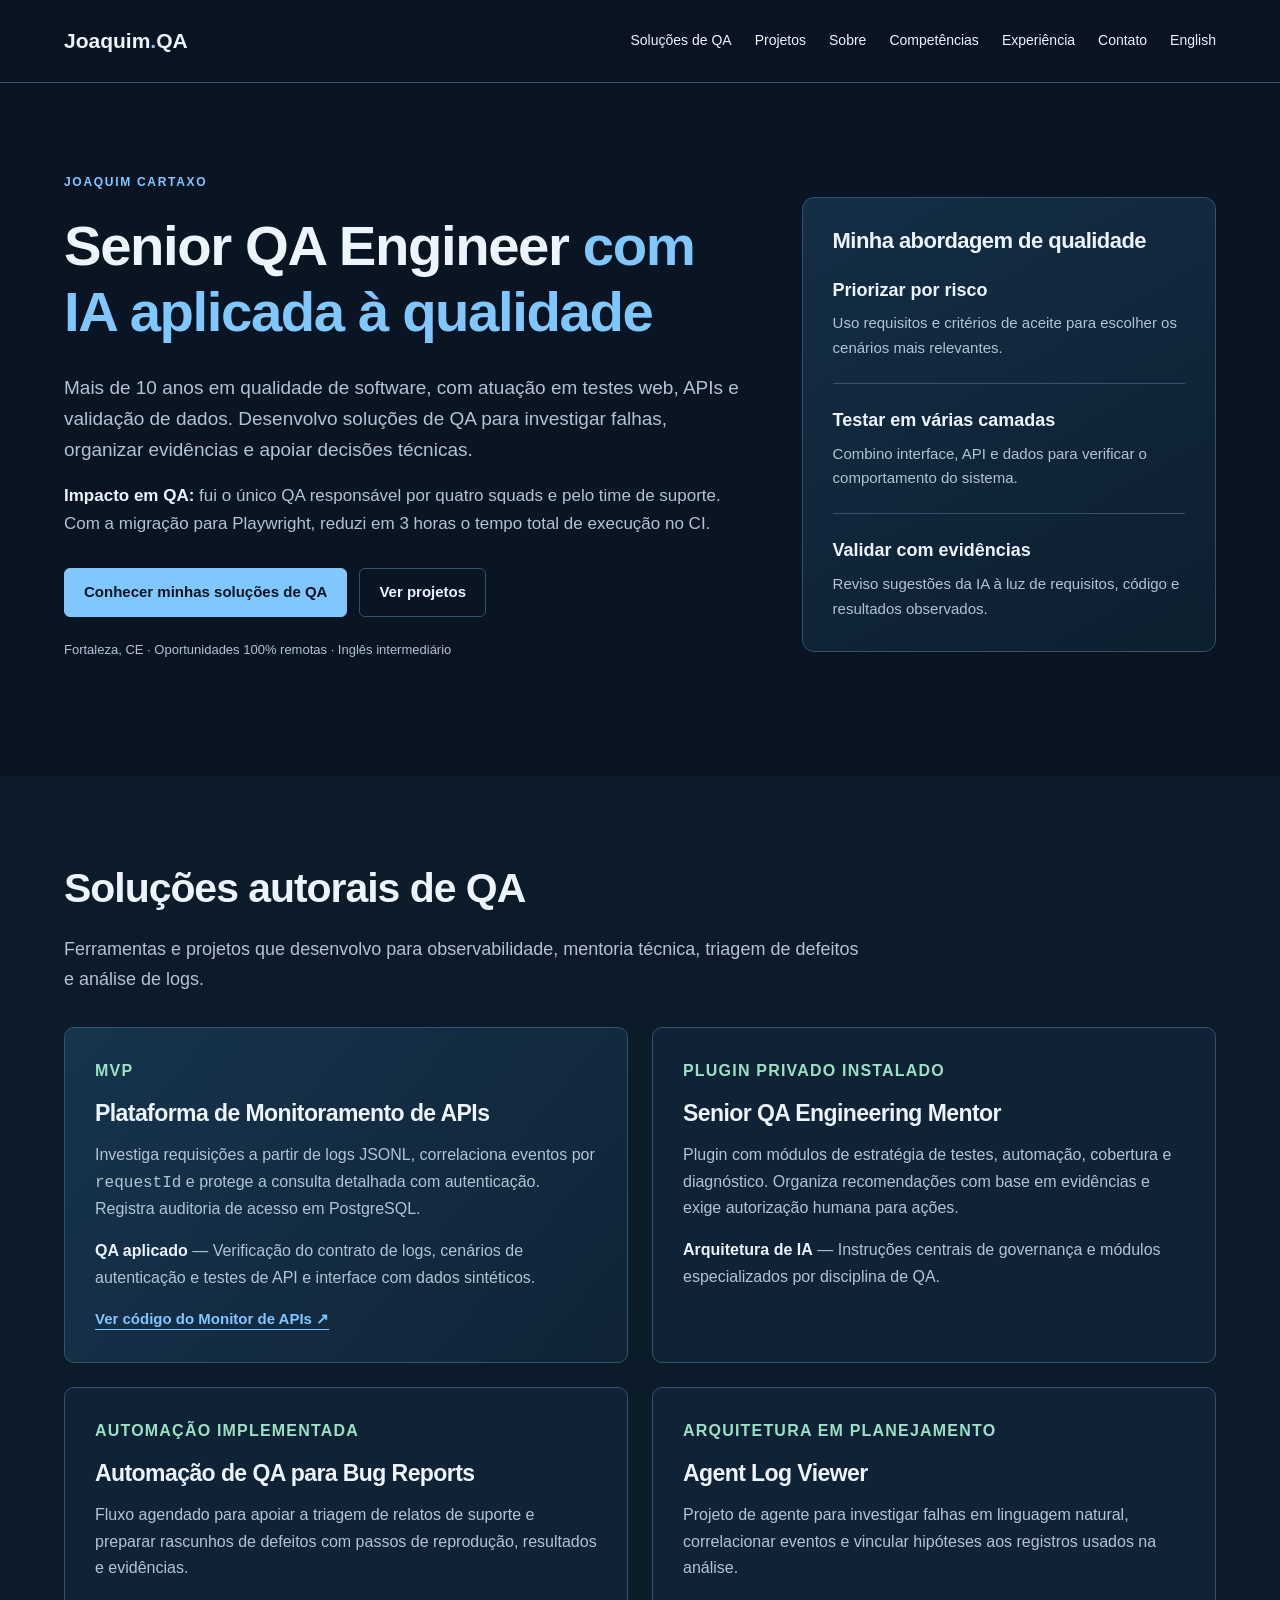
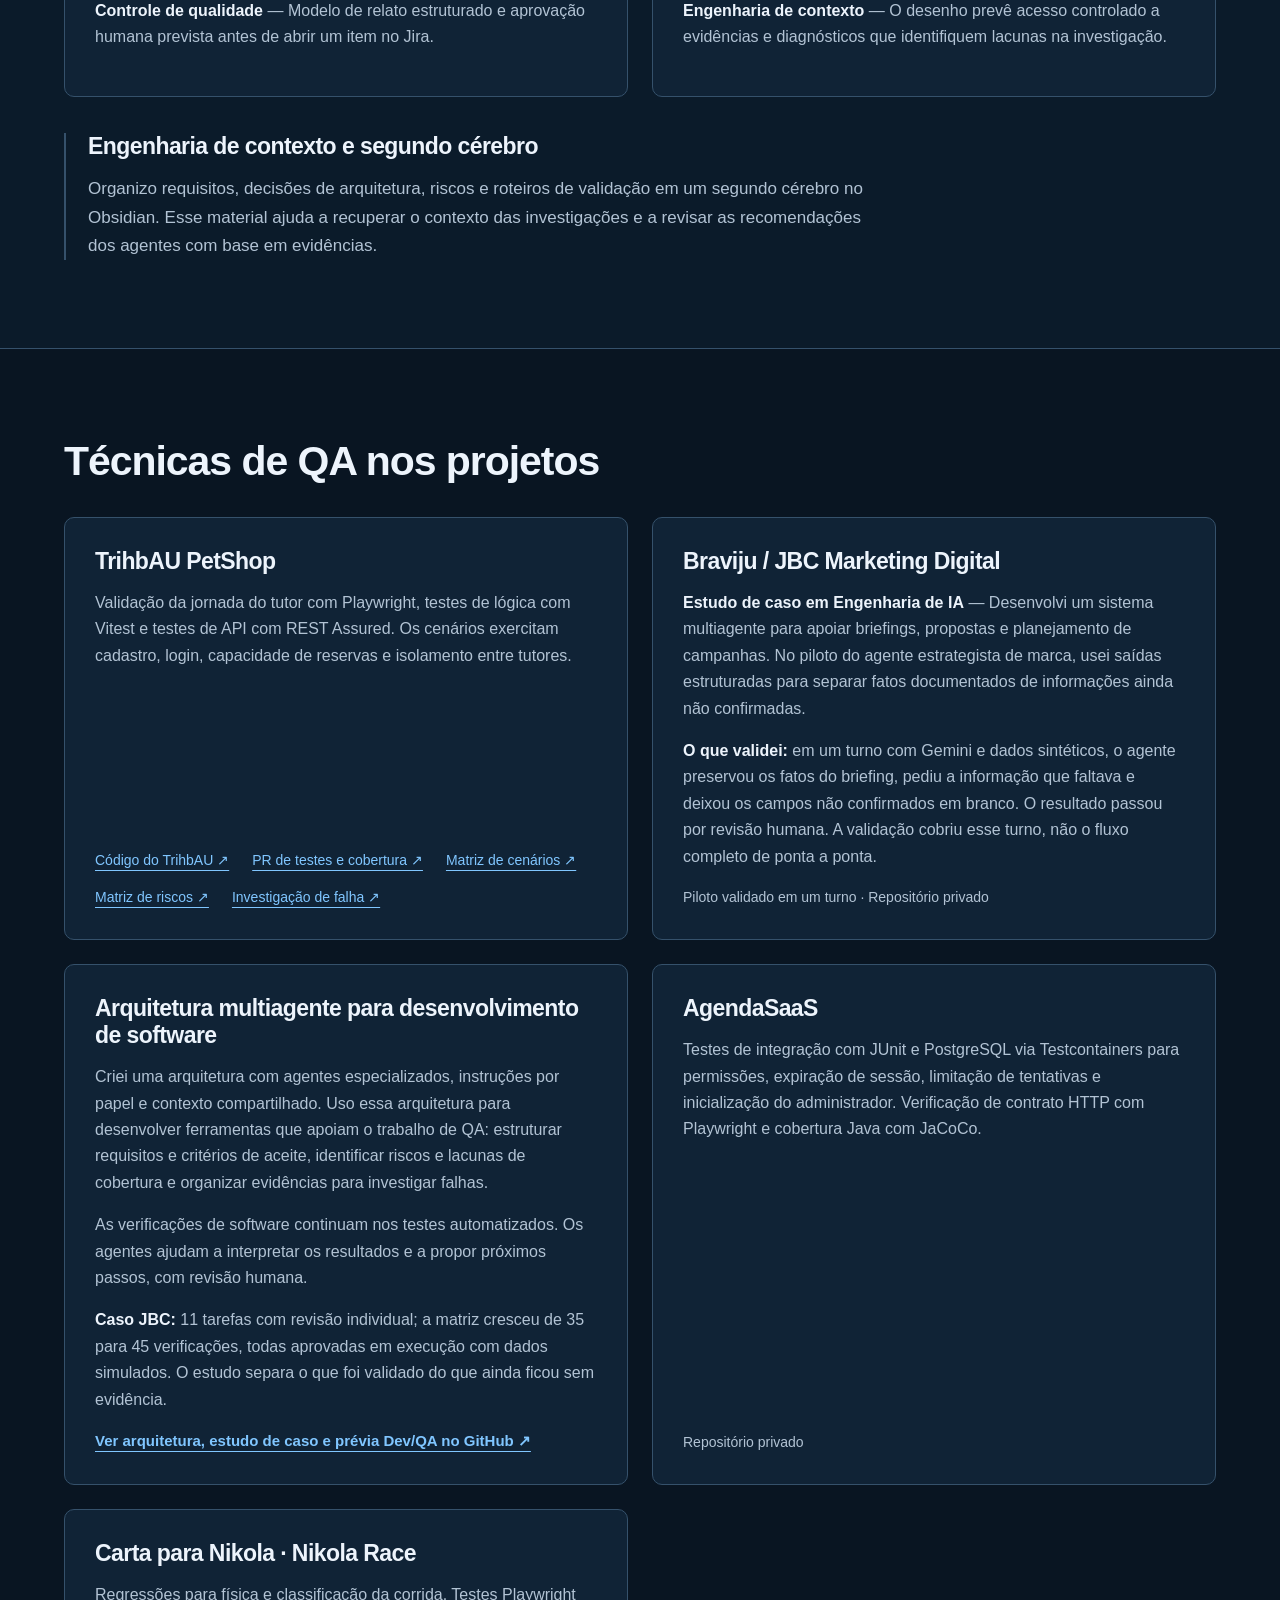
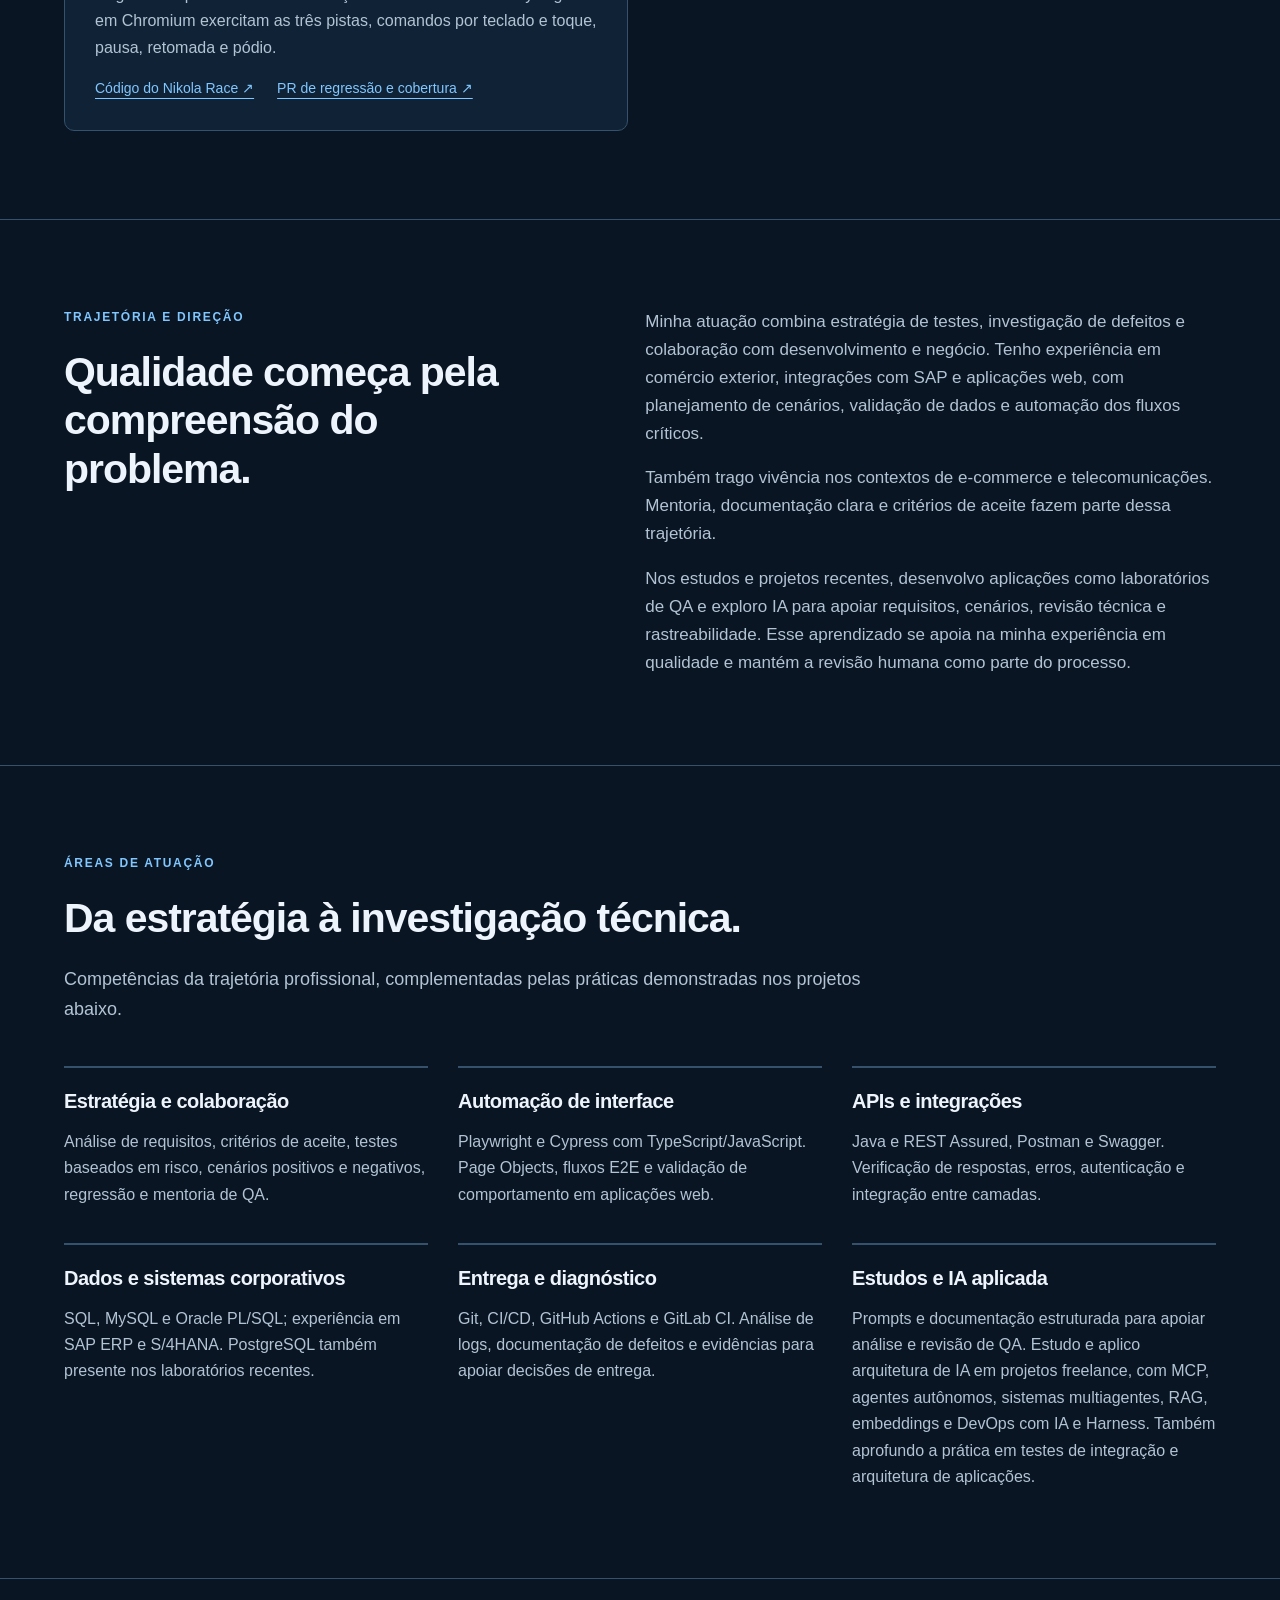
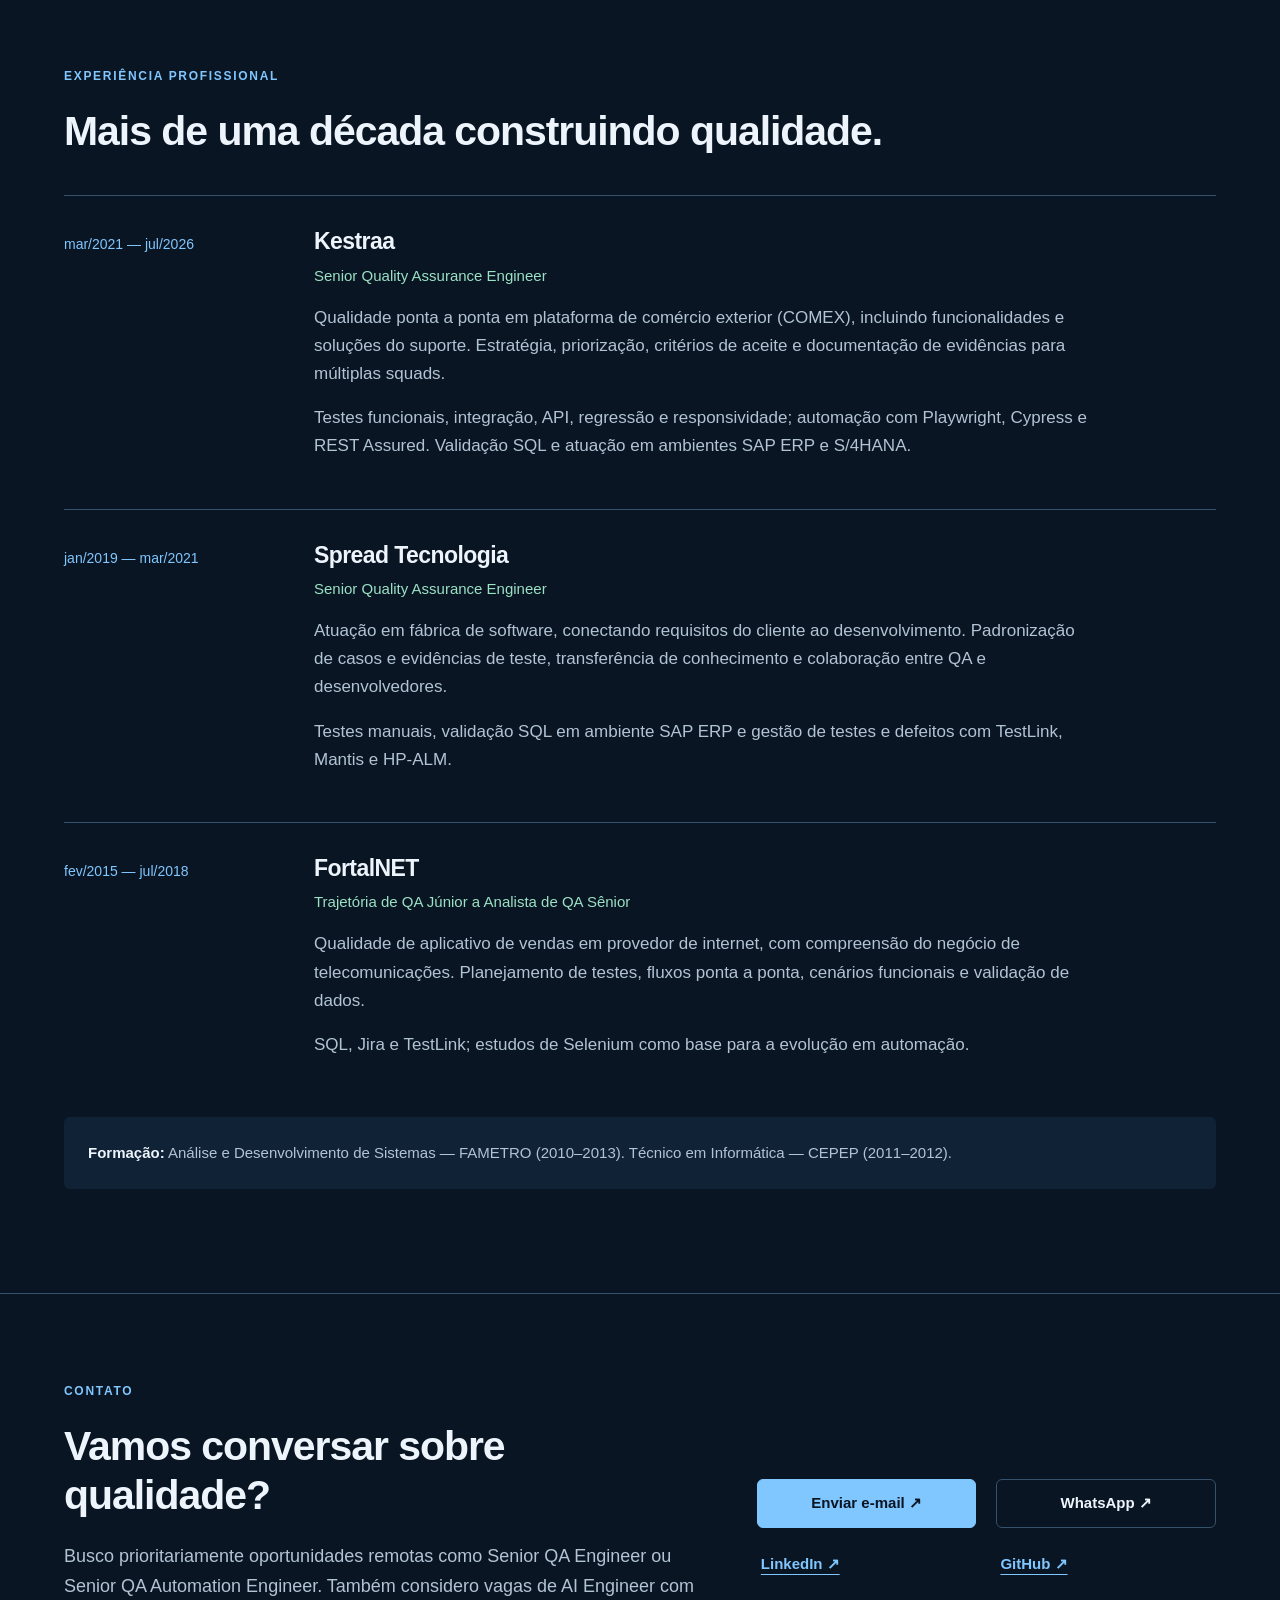
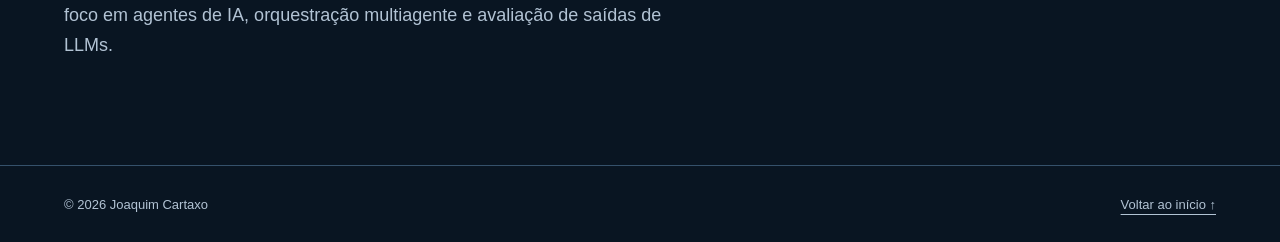
==== commit 16790521: "docs: link multi-agent QA case study (PT)" ====
--- a/index.html
+++ b/index.html
@@ -108,6 +108,8 @@
         <h3>Arquitetura multiagente para desenvolvimento de software</h3>
         <p>Criei uma arquitetura com agentes especializados, instruções por papel e contexto compartilhado. Uso essa arquitetura para desenvolver ferramentas que apoiam o trabalho de QA: estruturar requisitos e critérios de aceite, identificar riscos e lacunas de cobertura e organizar evidências para investigar falhas.</p>
         <p>As verificações de software continuam nos testes automatizados. Os agentes ajudam a interpretar os resultados e a propor próximos passos, com revisão humana.</p>
+        <p><strong>Caso JBC:</strong> 11 tarefas com revisão individual; a matriz cresceu de 35 para 45 verificações, todas aprovadas em execução com dados simulados. O estudo separa o que foi validado do que ainda ficou sem evidência.</p>
+        <a class="text-link" href="https://github.com/JoaquimcartaxoQA/multiagent-dev-qa">Ver arquitetura, estudo de caso e prévia Dev/QA no GitHub ↗</a>
       </article>
       <article class="project">
         <h3>AgendaSaaS</h3>
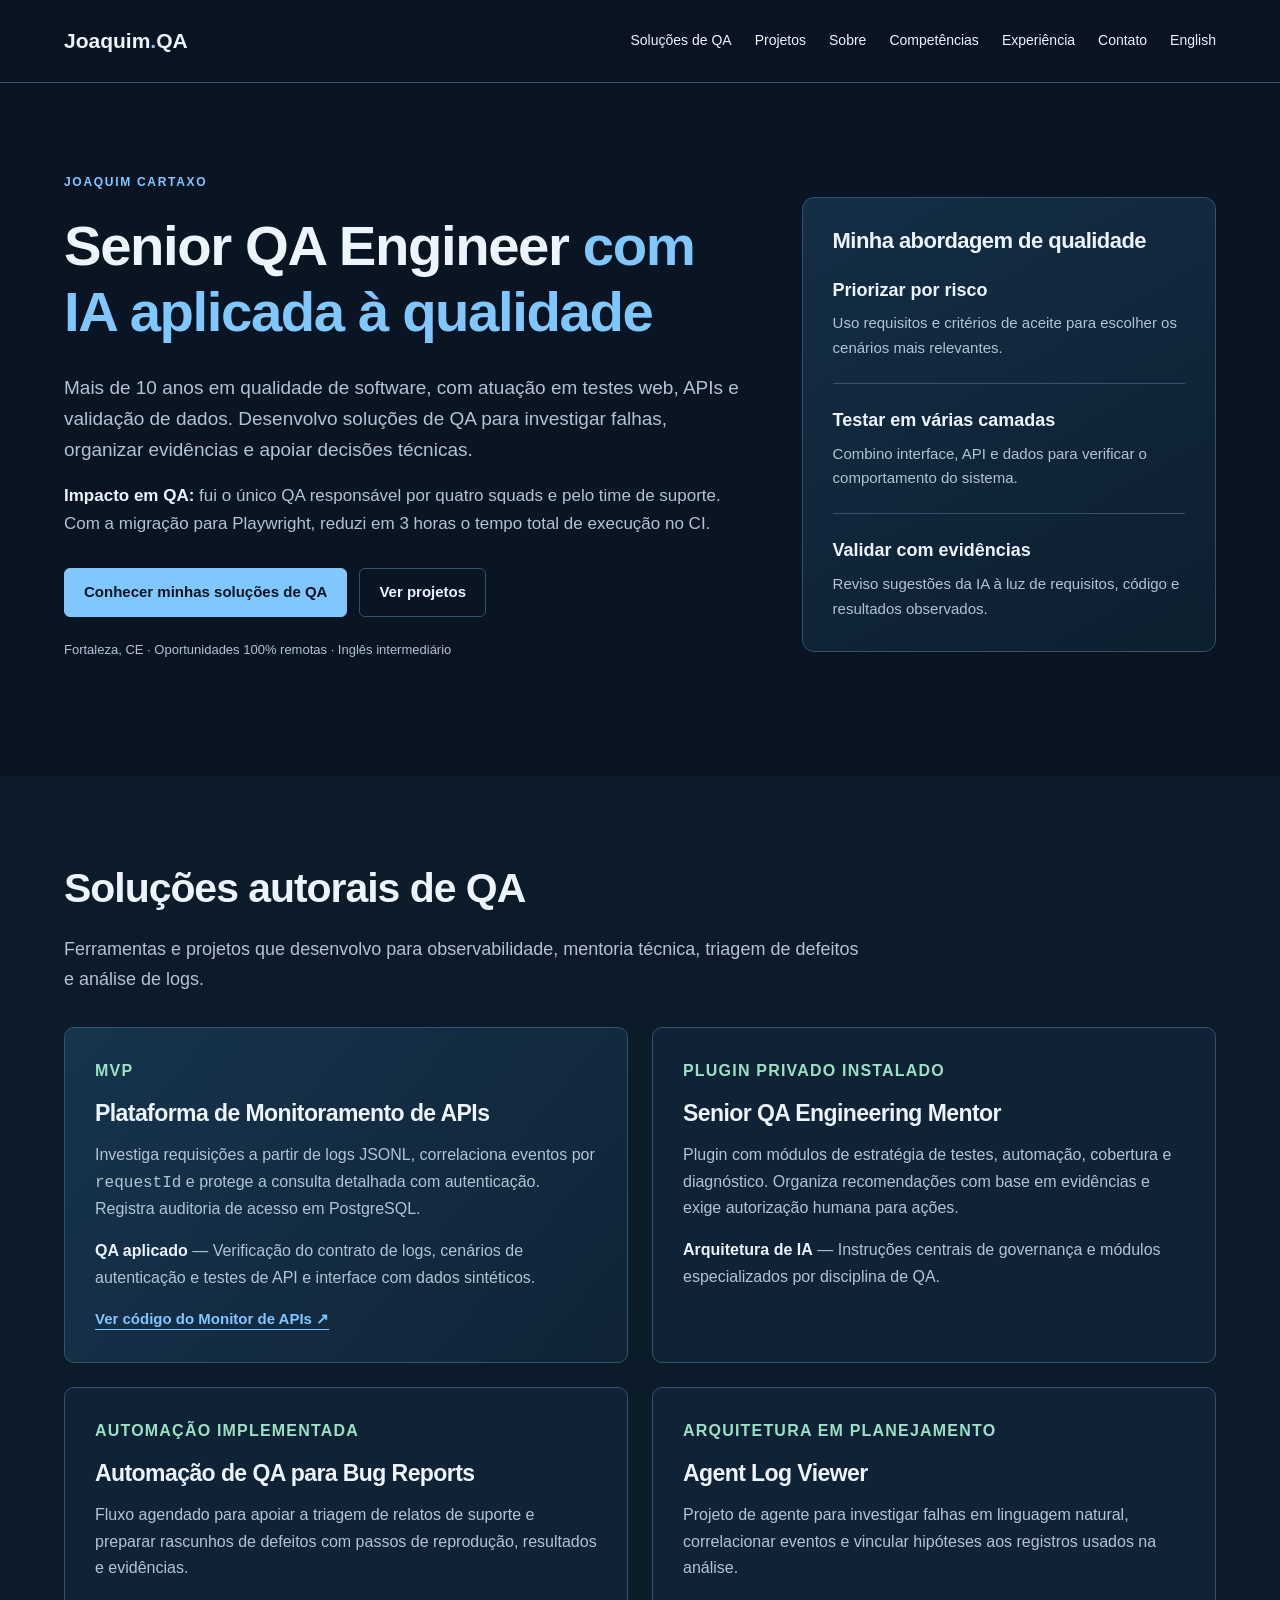
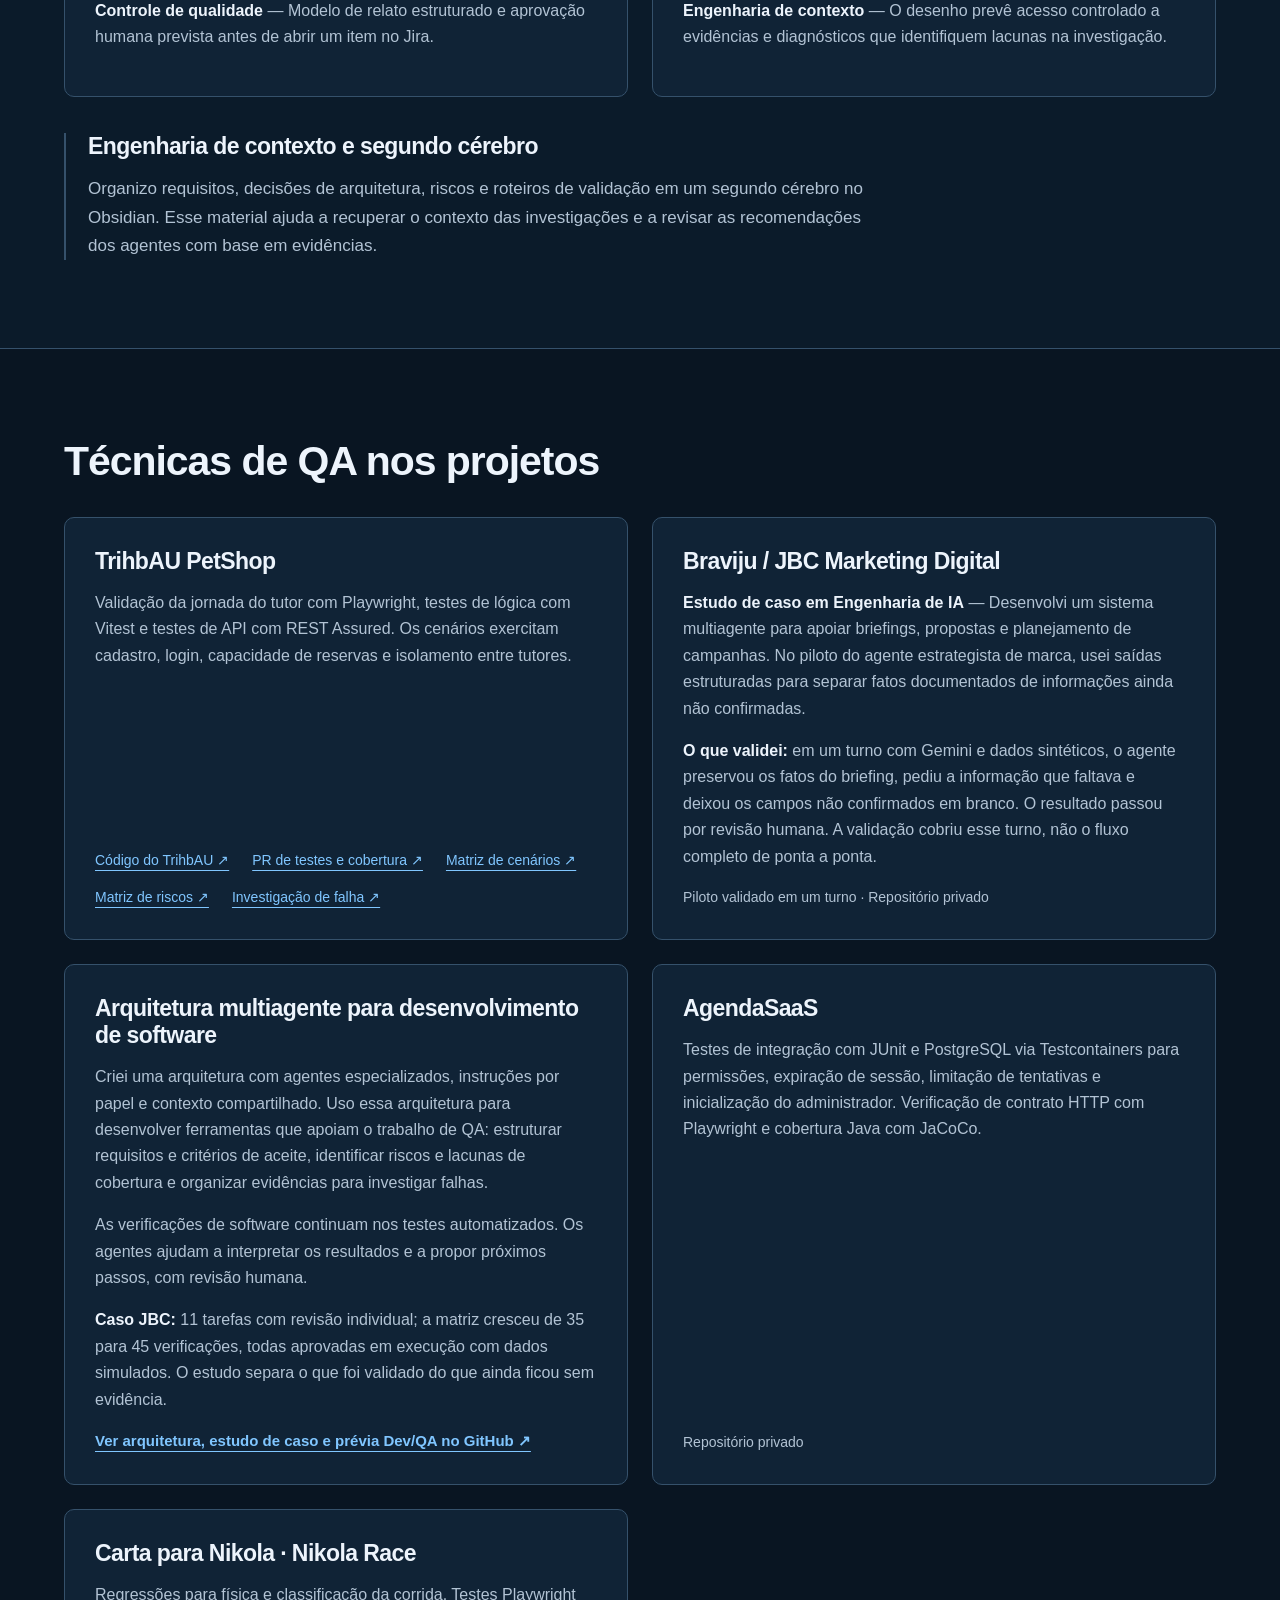
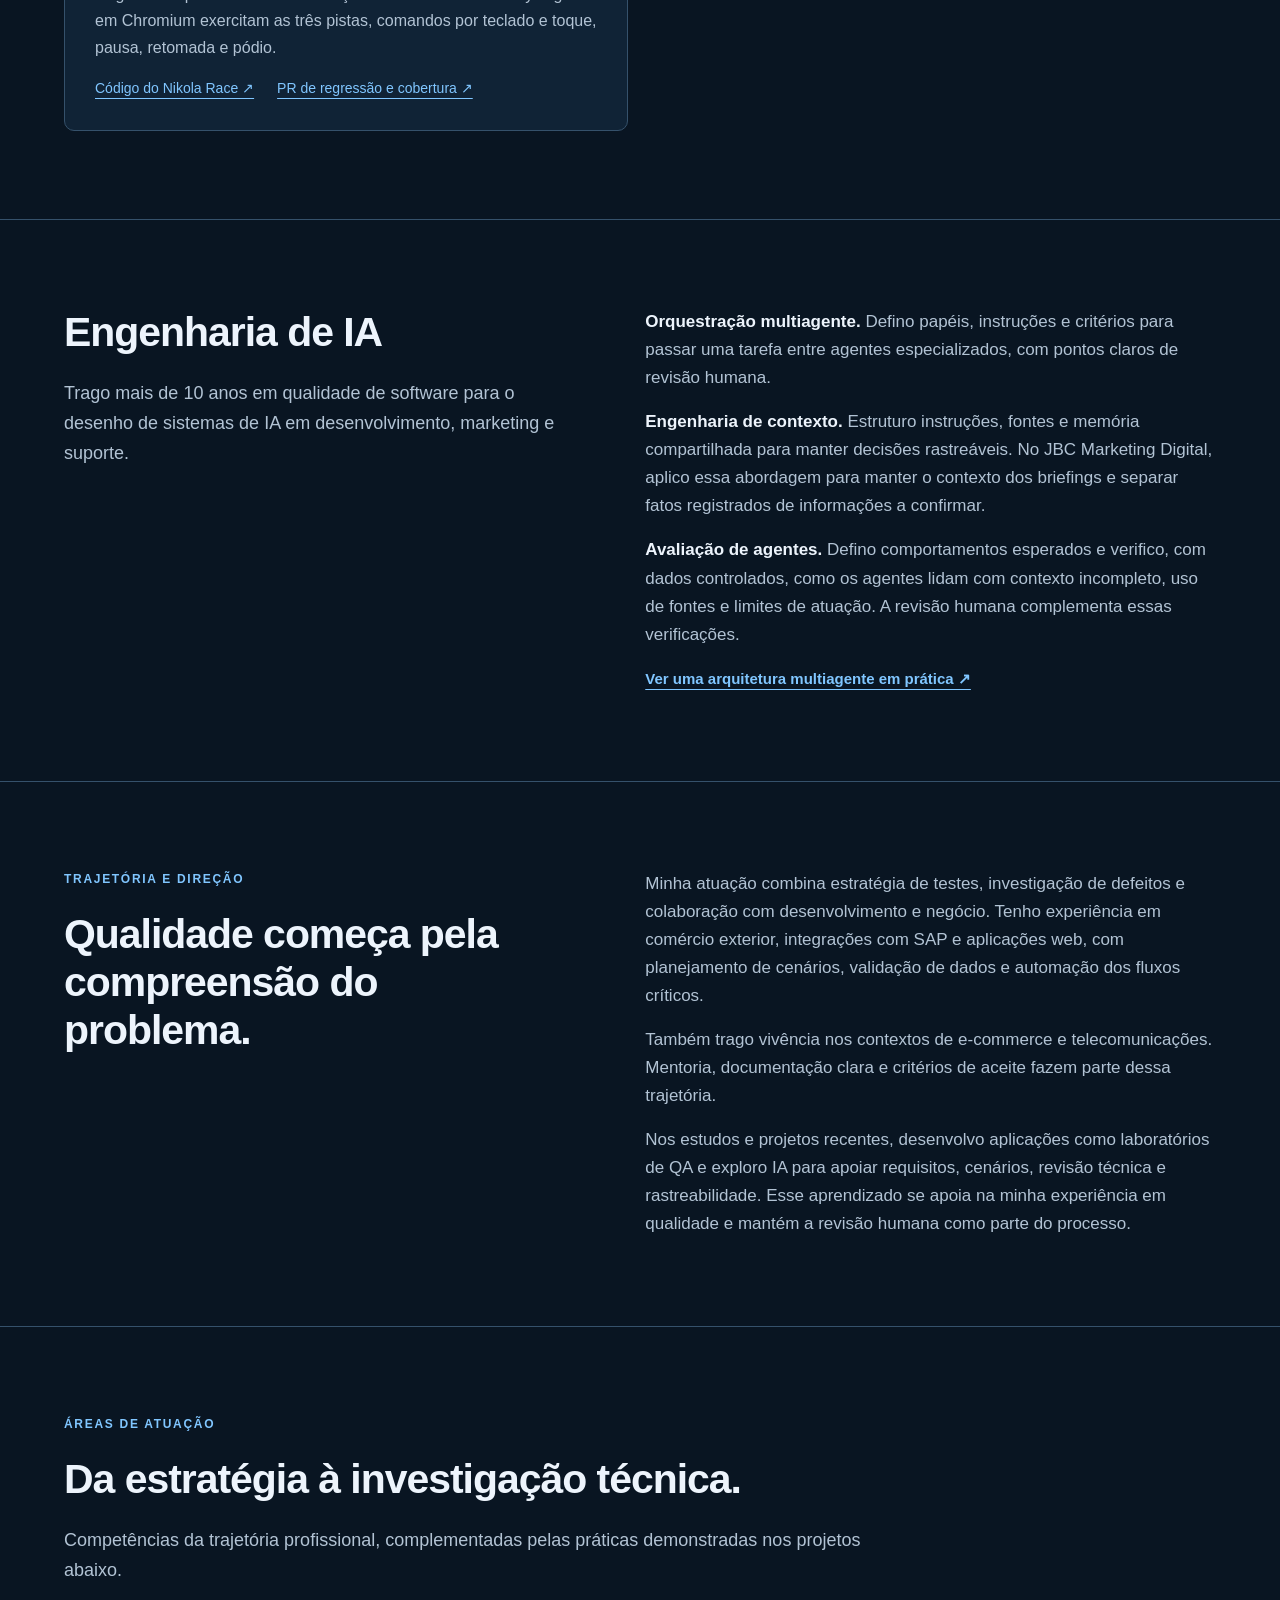
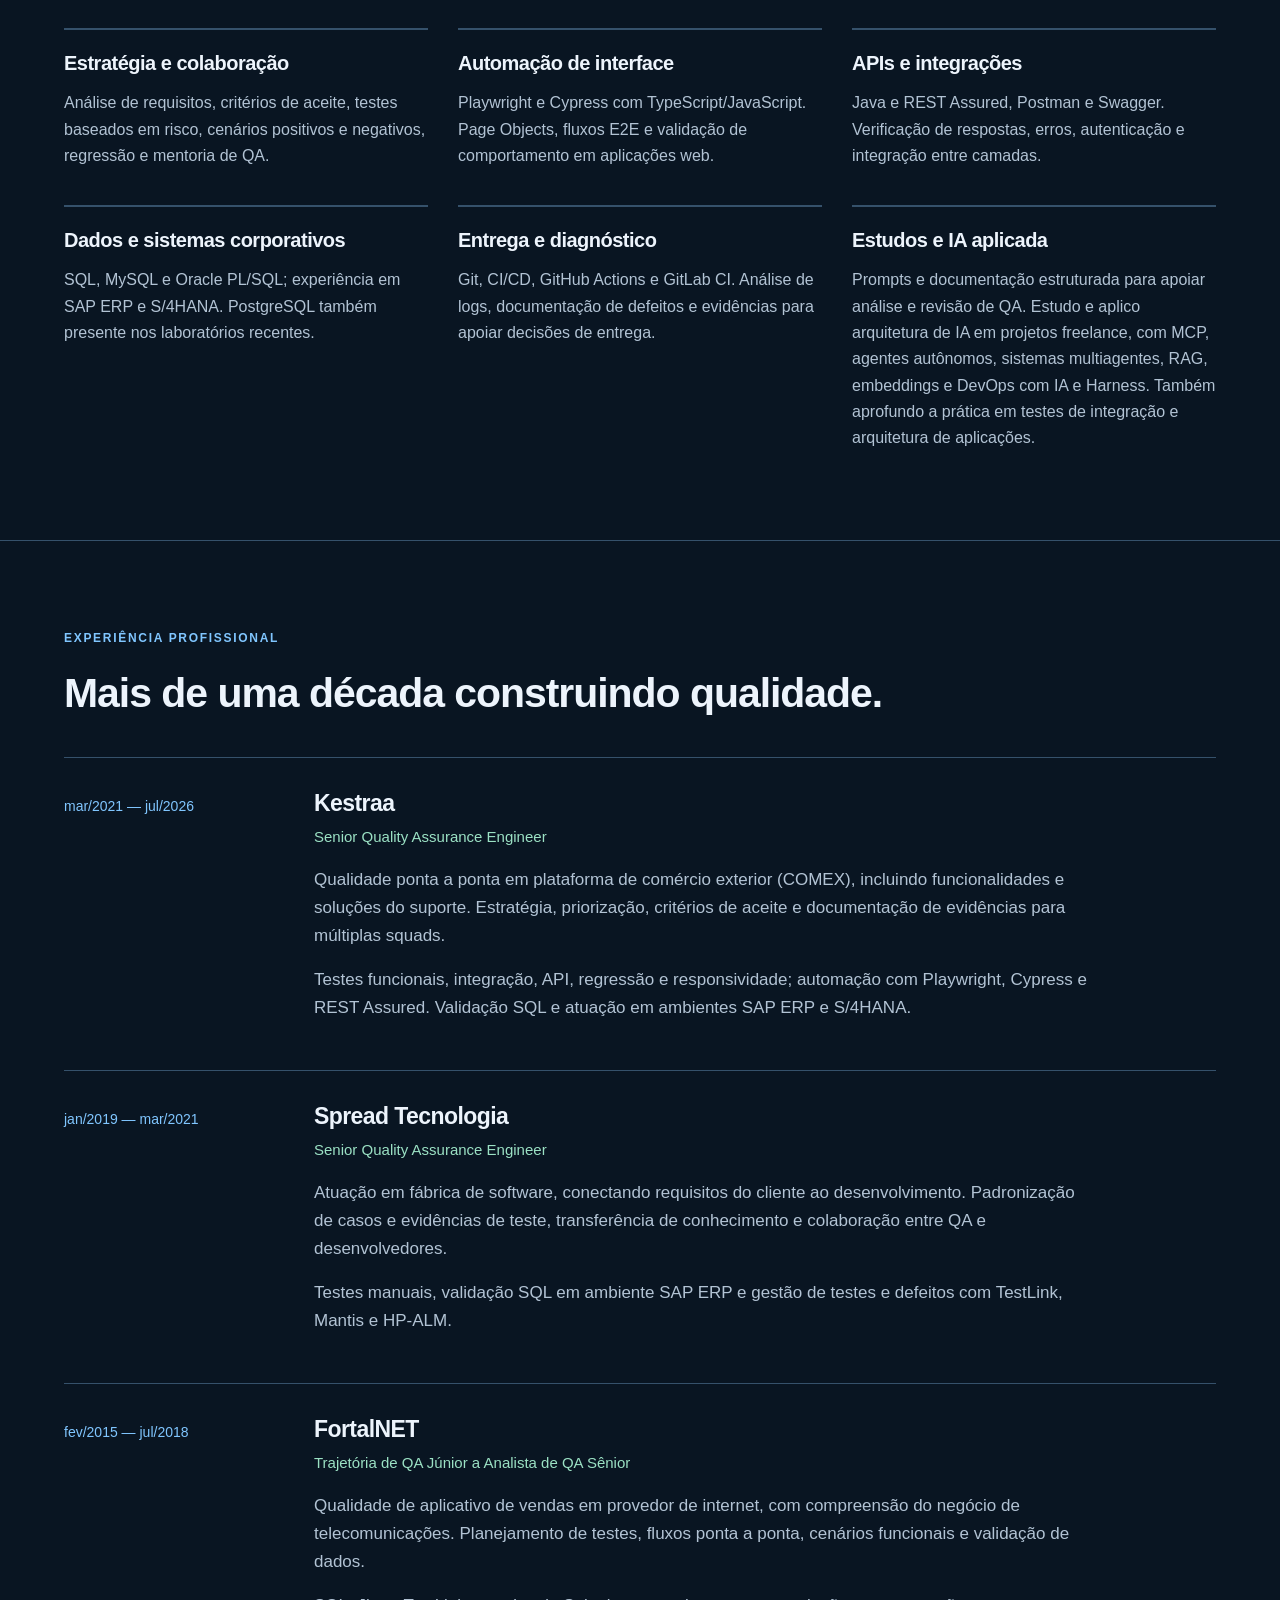
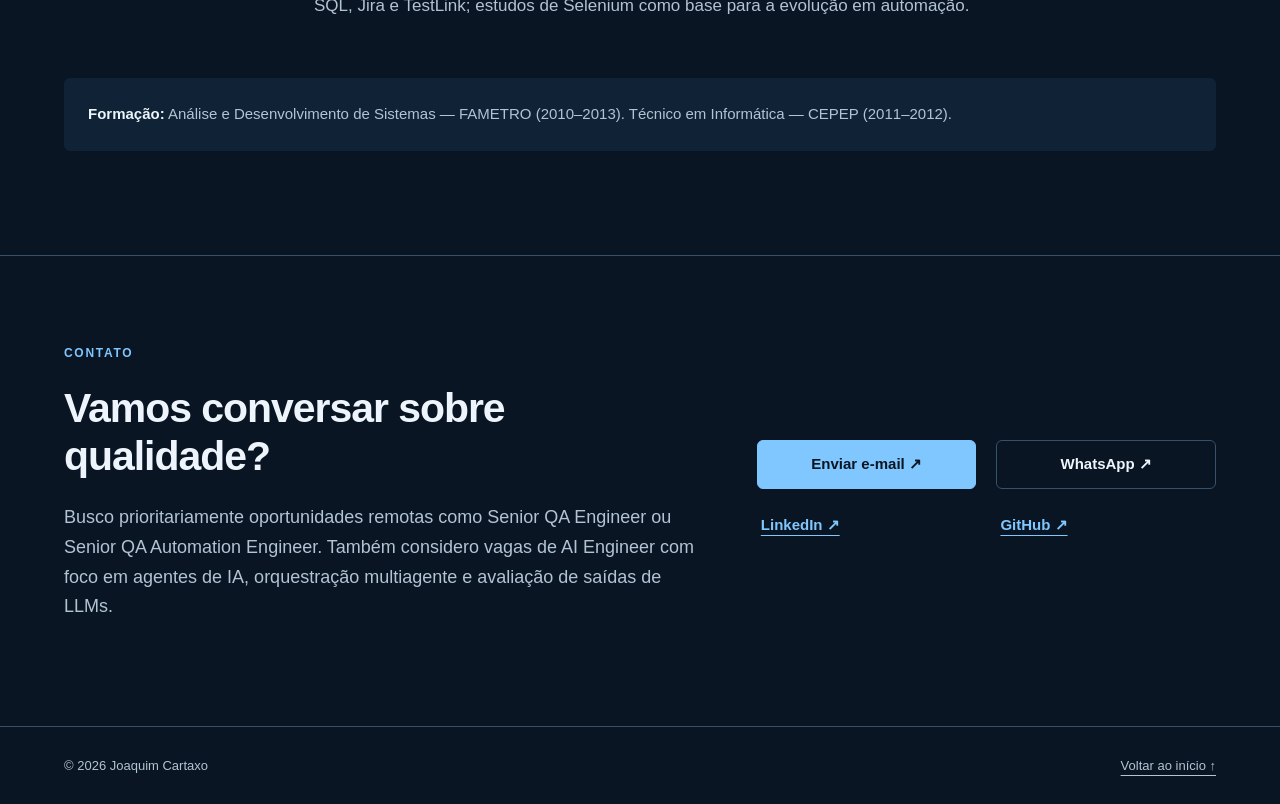
==== commit 55c43aef: "docs: add AI engineering portfolio section (PT)" ====
--- a/index.html
+++ b/index.html
@@ -128,6 +128,21 @@
   </div>
 </section>
 
+<section id="engenharia-de-ia" aria-labelledby="titulo-engenharia-de-ia">
+  <div class="wrap split">
+    <div>
+      <h2 id="titulo-engenharia-de-ia">Engenharia de IA</h2>
+      <p class="section-lead">Trago mais de 10 anos em qualidade de software para o desenho de sistemas de IA em desenvolvimento, marketing e suporte.</p>
+    </div>
+    <div class="prose">
+      <p><strong>Orquestração multiagente.</strong> Defino papéis, instruções e critérios para passar uma tarefa entre agentes especializados, com pontos claros de revisão humana.</p>
+      <p><strong>Engenharia de contexto.</strong> Estruturo instruções, fontes e memória compartilhada para manter decisões rastreáveis. No JBC Marketing Digital, aplico essa abordagem para manter o contexto dos briefings e separar fatos registrados de informações a confirmar.</p>
+      <p><strong>Avaliação de agentes.</strong> Defino comportamentos esperados e verifico, com dados controlados, como os agentes lidam com contexto incompleto, uso de fontes e limites de atuação. A revisão humana complementa essas verificações.</p>
+      <p><a class="text-link" href="https://github.com/JoaquimcartaxoQA/multiagent-dev-qa">Ver uma arquitetura multiagente em prática ↗</a></p>
+    </div>
+  </div>
+</section>
+
 <section id="sobre"><div class="wrap split"><div><p class="eyebrow">Trajetória e direção</p><h2>Qualidade começa pela compreensão do problema.</h2></div><div class="prose"><p>Minha atuação combina estratégia de testes, investigação de defeitos e colaboração com desenvolvimento e negócio. Tenho experiência em comércio exterior, integrações com SAP e aplicações web, com planejamento de cenários, validação de dados e automação dos fluxos críticos.</p><p>Também trago vivência nos contextos de e-commerce e telecomunicações. Mentoria, documentação clara e critérios de aceite fazem parte dessa trajetória.</p><p>Nos estudos e projetos recentes, desenvolvo aplicações como laboratórios de QA e exploro IA para apoiar requisitos, cenários, revisão técnica e rastreabilidade. Esse aprendizado se apoia na minha experiência em qualidade e mantém a revisão humana como parte do processo.</p></div></div></section>
 <section id="competencias"><div class="wrap"><p class="eyebrow">Áreas de atuação</p><h2>Da estratégia à investigação técnica.</h2><p class="section-lead">Competências da trajetória profissional, complementadas pelas práticas demonstradas nos projetos abaixo.</p><div class="skills-grid">
 <article class="skill"><h3>Estratégia e colaboração</h3><p>Análise de requisitos, critérios de aceite, testes baseados em risco, cenários positivos e negativos, regressão e mentoria de QA.</p></article>
